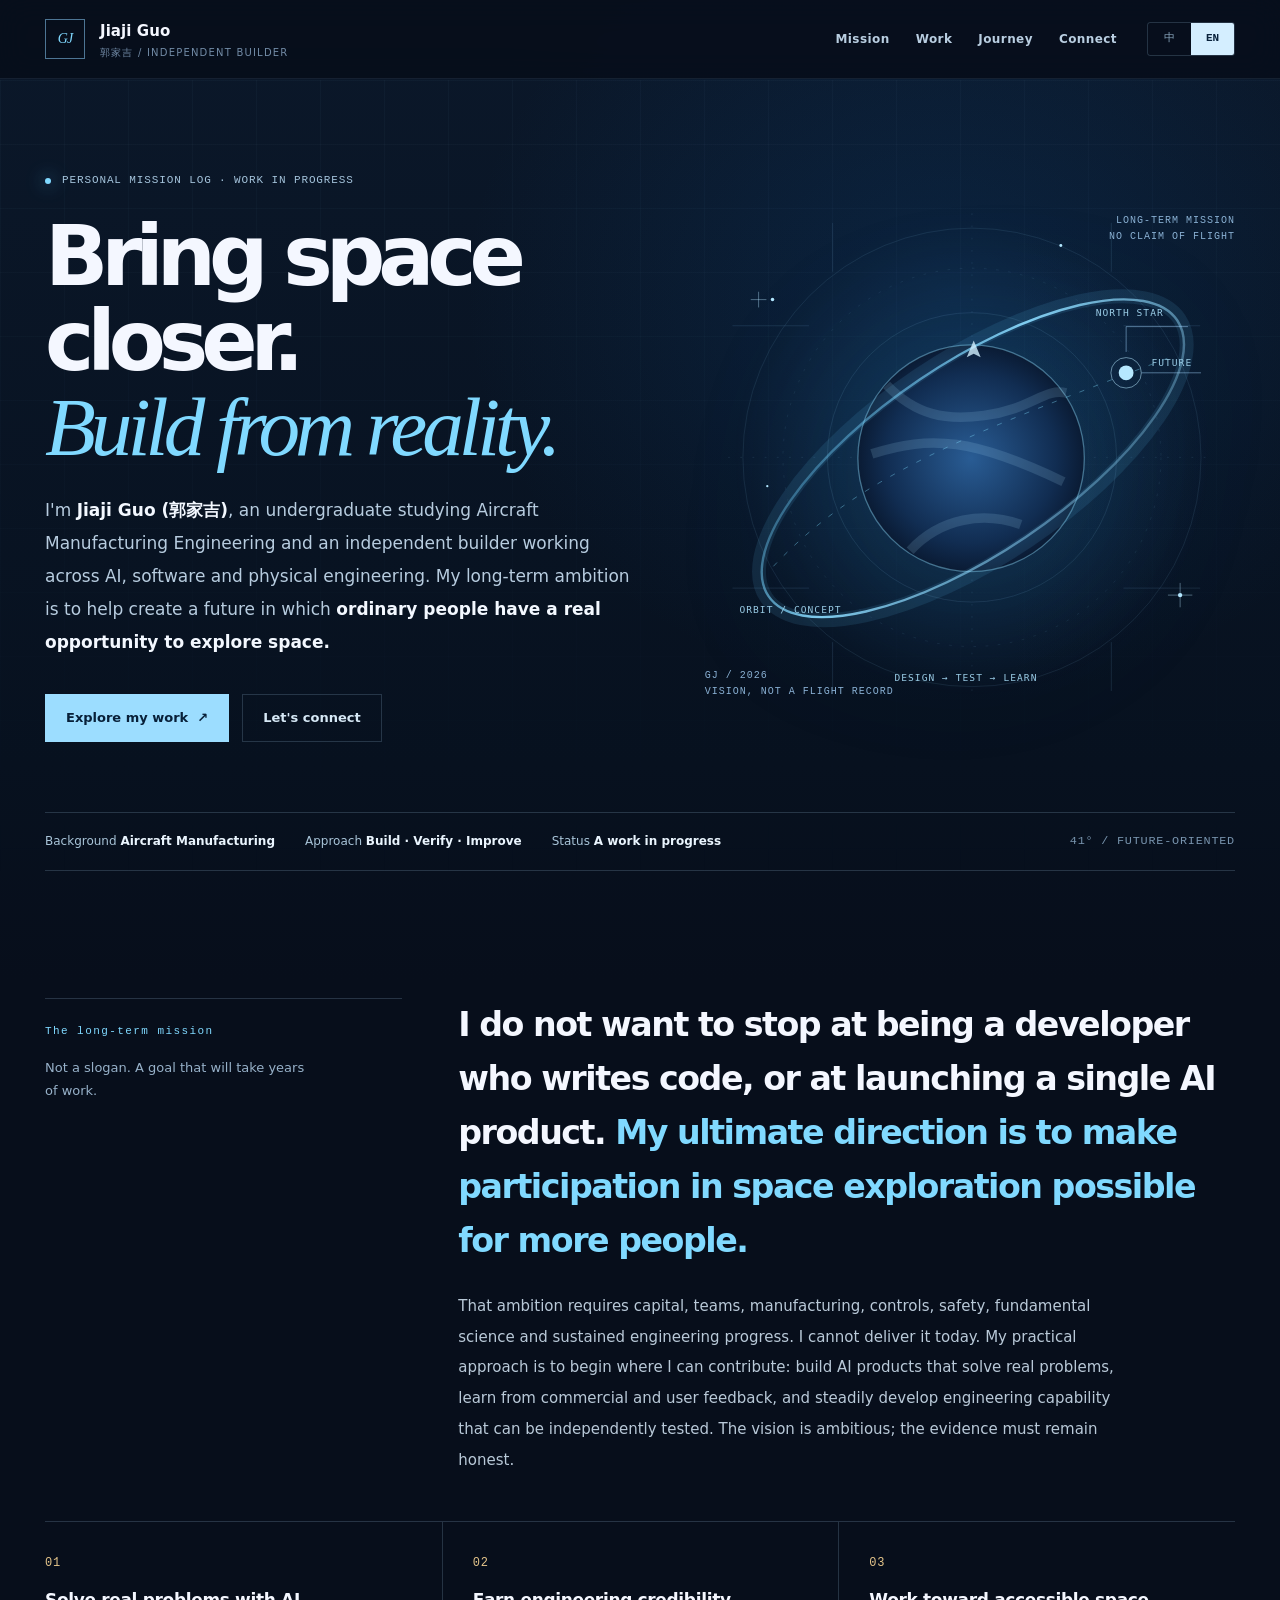
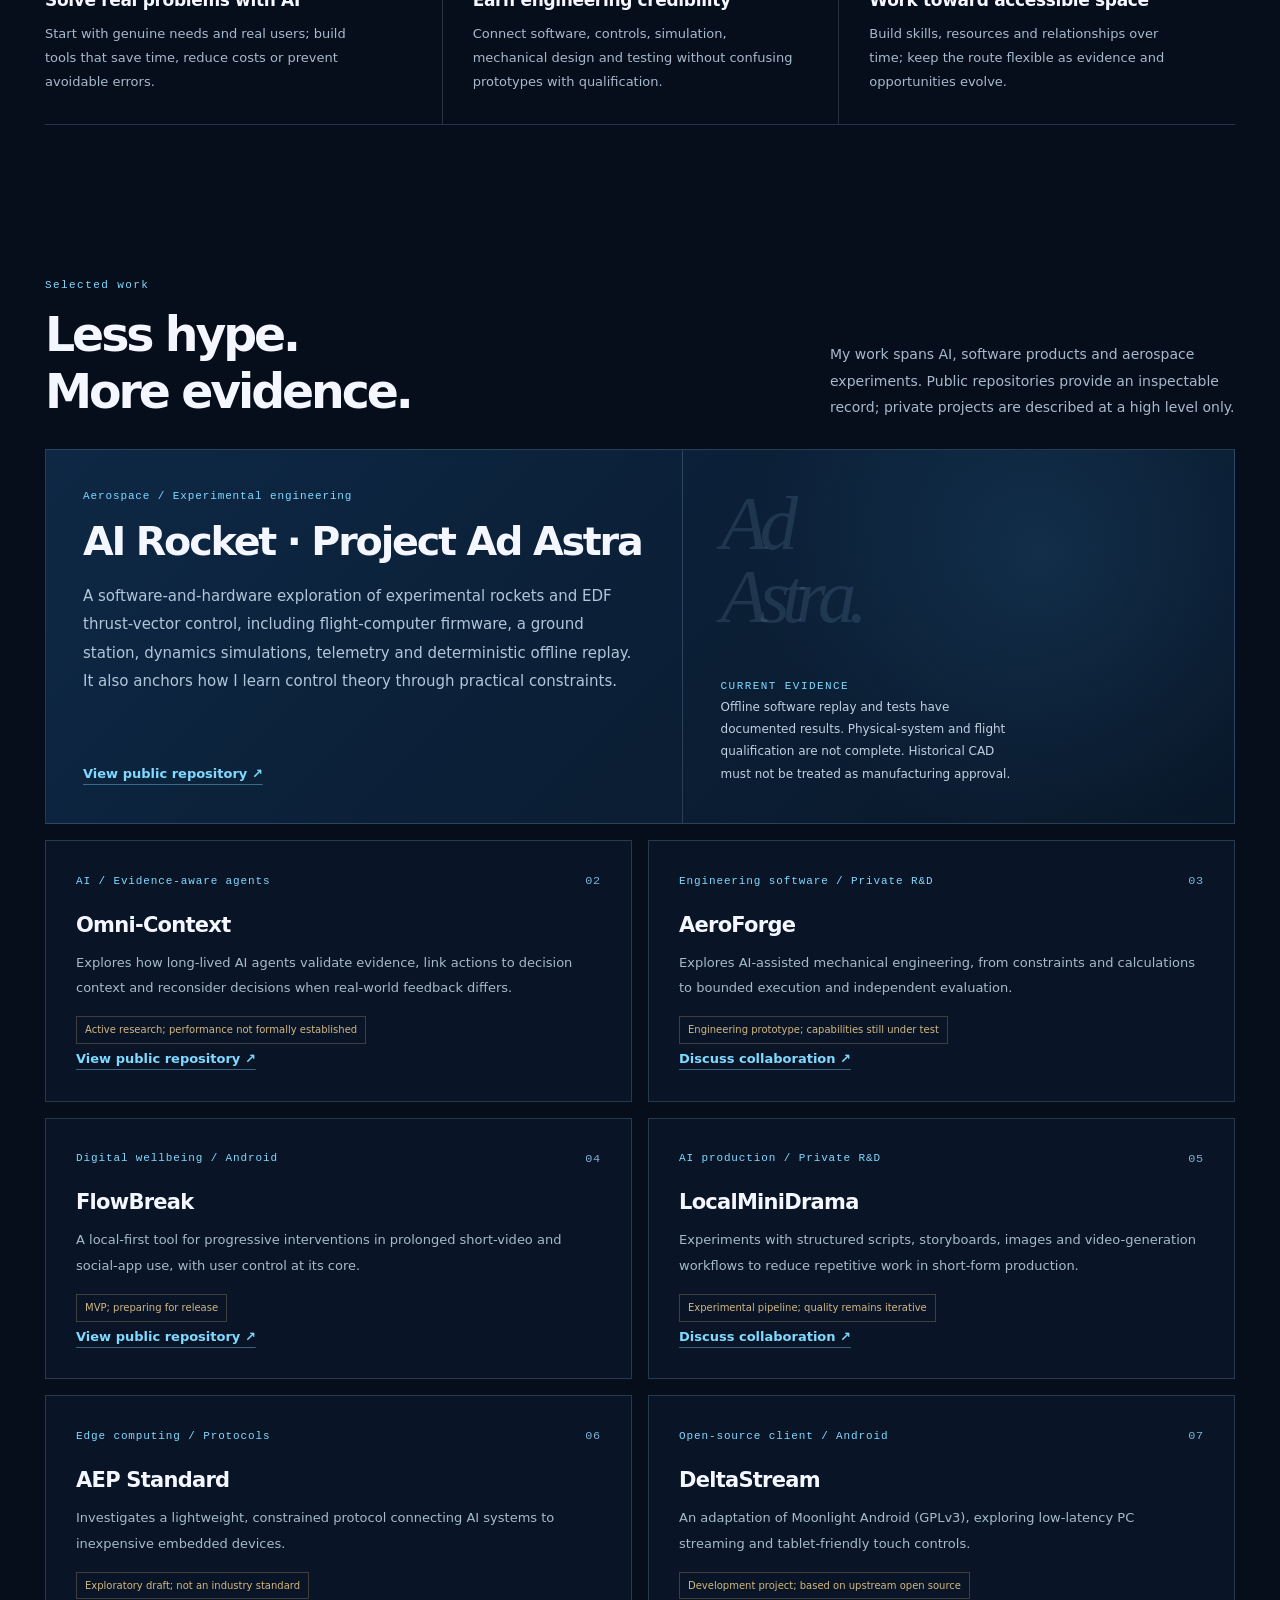
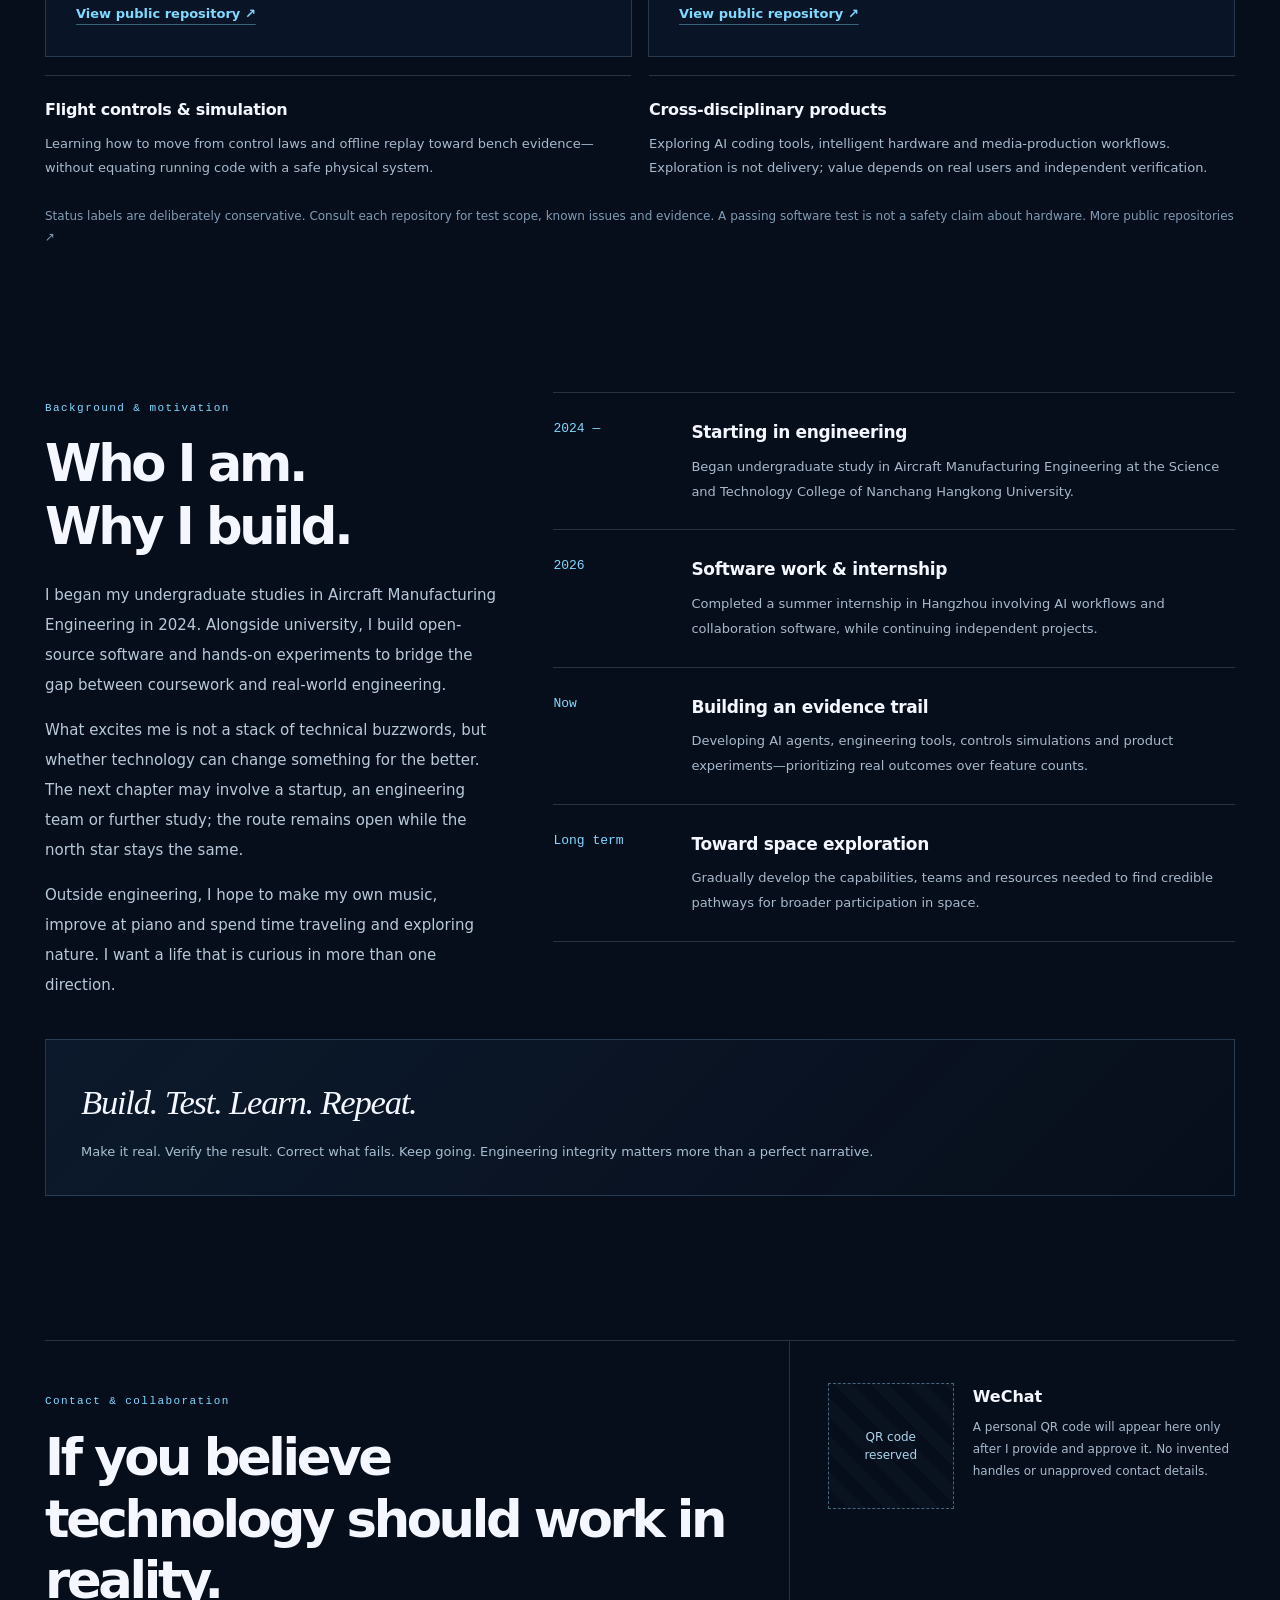
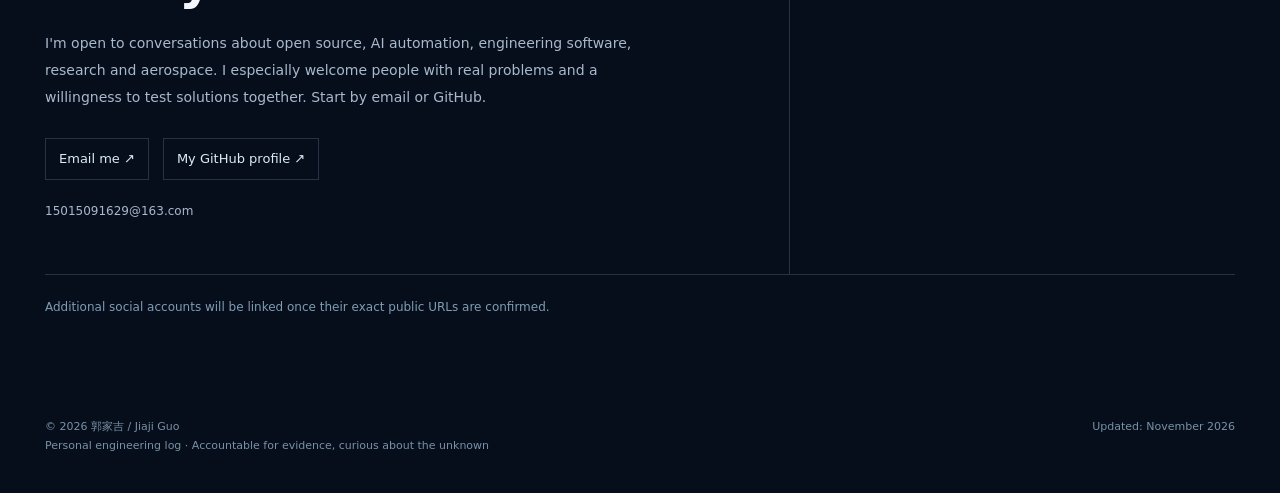
==== en/index.html @ a7e32433 "feat(i18n): add full English portfolio as a static page" ====
<!doctype html>
<html lang="en">
<head>
<meta charset="utf-8">
<meta name="viewport" content="width=device-width, initial-scale=1">
<meta name="theme-color" content="#070e1b">
<meta name="description" content="Personal portfolio of Jiaji Guo, an aircraft manufacturing engineering undergraduate building AI agents, engineering tools, controls experiments, and a long-term path toward accessible space exploration.">
<meta name="author" content="Jiaji Guo · 郭家吉">
<meta property="og:type" content="website">
<meta property="og:title" content="Jiaji Guo | AI Engineering, Aerospace &amp; Open Source">
<meta property="og:description" content="Personal portfolio of Jiaji Guo, an aircraft manufacturing engineering undergraduate building AI agents, engineering tools, controls experiments, and a long-term path toward accessible space exploration.">
<link rel="icon" type="image/svg+xml" href="../assets/favicon.svg">
<link rel="stylesheet" href="../assets/site.css">
<link rel="alternate" hreflang="zh-CN" href="../">
<link rel="alternate" hreflang="en" href="./">
<title>Jiaji Guo | AI Engineering, Aerospace &amp; Open Source</title>
</head>
<body>
<a href="#main" class="skip">Skip to main content</a>
<header class="site-header"><div class="wrap topbar">
<a class="brand" href="#top" aria-label="Jiaji Guo homepage"><span class="brand-mark" aria-hidden="true">GJ</span><span><span class="brand-title">Jiaji Guo</span><span class="brand-sub">郭家吉 / INDEPENDENT BUILDER</span></span></a>
<div class="nav-right"><nav class="navlinks" aria-label="Main navigation"><a href="#mission">Mission</a><a href="#work">Work</a><a href="#journey">Journey</a><a href="#contact">Connect</a></nav>
<div class="language" aria-label="Choose language"><a href="../" lang="zh-CN"  title="中文">中</a><a href="./" lang="en" aria-current="page" title="English">EN</a></div></div>
</div></header>
<main id="main">
<div class="wrap" id="top">
<section class="hero" aria-labelledby="hero-heading">
<div class="hero-copy">
<div class="status-line"><span class="status-dot" aria-hidden="true"></span>PERSONAL MISSION LOG · WORK IN PROGRESS</div>
<h1 class="hero-title lang-en" id="hero-heading">Bring space closer.<br><span class="signature">Build from reality.</span></h1>
<p class="hero-brief">I'm <strong>Jiaji Guo (郭家吉)</strong>, an undergraduate studying Aircraft Manufacturing Engineering and an independent builder working across AI, software and physical engineering. My long-term ambition is to help create a future in which <strong>ordinary people have a real opportunity to explore space.</strong></p>
<div class="action-row"><a class="action primary" href="#work">Explore my work <span aria-hidden="true">&nbsp; ↗</span></a><a class="action outline" href="#contact">Let's connect</a></div>
</div>
<div class="hero-visual"><img class="orbit" src="../assets/mission-orbit.svg" width="620" height="600" alt="Original aerospace mission diagram showing Earth, orbital trajectories and a distant waypoint" fetchpriority="high">
<div class="corner right mono">LONG-TERM MISSION<br>NO CLAIM OF FLIGHT</div>
<div class="corner left mono">GJ / 2026<br>VISION, NOT A FLIGHT RECORD</div></div>
</section>
<div class="hero-bottom"><div class="inline-meta"><span>Background <strong>Aircraft Manufacturing</strong></span><span>Approach <strong>Build · Verify · Improve</strong></span><span>Status <strong>A work in progress</strong></span></div><span class="mono coordinate">41° / FUTURE-ORIENTED</span></div>
<section class="section" id="mission" aria-labelledby="mission-heading">
<div class="mission">
<div class="mission-rail"><span class="overline">The long-term mission</span><p>Not a slogan. A goal that will take years of work.</p></div>
<div><h2 id="mission-heading" class="mission-copy">I do not want to stop at being a developer who writes code, or at launching a single AI product. <em>My ultimate direction is to make participation in space exploration possible for more people.</em></h2><p class="mission-text">That ambition requires capital, teams, manufacturing, controls, safety, fundamental science and sustained engineering progress. I cannot deliver it today. My practical approach is to begin where I can contribute: build AI products that solve real problems, learn from commercial and user feedback, and steadily develop engineering capability that can be independently tested. The vision is ambitious; the evidence must remain honest.</p></div>
</div>
<div class="mission-path" aria-label="A practical long-term path">
<div class="path-step"><span class="n mono">01</span><h3>Solve real problems with AI</h3><p>Start with genuine needs and real users; build tools that save time, reduce costs or prevent avoidable errors.</p></div>
<div class="path-step"><span class="n mono">02</span><h3>Earn engineering credibility</h3><p>Connect software, controls, simulation, mechanical design and testing without confusing prototypes with qualification.</p></div>
<div class="path-step"><span class="n mono">03</span><h3>Work toward accessible space</h3><p>Build skills, resources and relationships over time; keep the route flexible as evidence and opportunities evolve.</p></div>
</div>
</section>
<section class="section" id="work" aria-labelledby="work-heading">
<div class="section-heading work-head"><div><span class="overline">Selected work</span><h2 id="work-heading">Less hype.<br>More evidence.</h2></div><p>My work spans AI, software products and aerospace experiments. Public repositories provide an inspectable record; private projects are described at a high level only.</p></div>
<article class="featured-work">
<div class="featured-content"><span class="project-eyebrow">Aerospace / Experimental engineering</span><h3 class="project-title">AI Rocket · Project Ad Astra</h3><p>A software-and-hardware exploration of experimental rockets and EDF thrust-vector control, including flight-computer firmware, a ground station, dynamics simulations, telemetry and deterministic offline replay. It also anchors how I learn control theory through practical constraints.</p><a class="project-link" href="https://github.com/guo6x/AI-rocket" target="_blank" rel="noopener noreferrer">View public repository <span aria-hidden="true">↗</span></a></div>
<div class="featured-aside"><div class="aside-word" aria-hidden="true">Ad<br>Astra.</div><div class="aside-desc"><span class="overline">CURRENT EVIDENCE</span><br>Offline software replay and tests have documented results. Physical-system and flight qualification are not complete. Historical CAD must not be treated as manufacturing approval.</div></div>
</article>
<div class="project-stack"><article class="project">
<div class="top"><span class="project-eyebrow">AI / Evidence-aware agents</span><span class="mono project-index">02</span></div>
<h3>Omni-Context</h3><p>Explores how long-lived AI agents validate evidence, link actions to decision context and reconsider decisions when real-world feedback differs.</p><span class="state">Active research; performance not formally established</span>
<a class="project-link" href="https://github.com/guo6x/Omni-context" target="_blank" rel="noopener noreferrer">View public repository <span aria-hidden="true">↗</span></a>
</article>
<article class="project">
<div class="top"><span class="project-eyebrow">Engineering software / Private R&amp;D</span><span class="mono project-index">03</span></div>
<h3>AeroForge</h3><p>Explores AI-assisted mechanical engineering, from constraints and calculations to bounded execution and independent evaluation.</p><span class="state">Engineering prototype; capabilities still under test</span>
<a class="project-link" href="#contact">Discuss collaboration <span aria-hidden="true">↗</span></a>
</article>
<article class="project">
<div class="top"><span class="project-eyebrow">Digital wellbeing / Android</span><span class="mono project-index">04</span></div>
<h3>FlowBreak</h3><p>A local-first tool for progressive interventions in prolonged short-video and social-app use, with user control at its core.</p><span class="state">MVP; preparing for release</span>
<a class="project-link" href="https://github.com/guo6x/flowbreak" target="_blank" rel="noopener noreferrer">View public repository <span aria-hidden="true">↗</span></a>
</article>
<article class="project">
<div class="top"><span class="project-eyebrow">AI production / Private R&amp;D</span><span class="mono project-index">05</span></div>
<h3>LocalMiniDrama</h3><p>Experiments with structured scripts, storyboards, images and video-generation workflows to reduce repetitive work in short-form production.</p><span class="state">Experimental pipeline; quality remains iterative</span>
<a class="project-link" href="#contact">Discuss collaboration <span aria-hidden="true">↗</span></a>
</article>
<article class="project">
<div class="top"><span class="project-eyebrow">Edge computing / Protocols</span><span class="mono project-index">06</span></div>
<h3>AEP Standard</h3><p>Investigates a lightweight, constrained protocol connecting AI systems to inexpensive embedded devices.</p><span class="state">Exploratory draft; not an industry standard</span>
<a class="project-link" href="https://github.com/guo6x/AEP-Standard" target="_blank" rel="noopener noreferrer">View public repository <span aria-hidden="true">↗</span></a>
</article>
<article class="project">
<div class="top"><span class="project-eyebrow">Open-source client / Android</span><span class="mono project-index">07</span></div>
<h3>DeltaStream</h3><p>An adaptation of Moonlight Android (GPLv3), exploring low-latency PC streaming and tablet-friendly touch controls.</p><span class="state">Development project; based on upstream open source</span>
<a class="project-link" href="https://github.com/guo6x/DeltaStream" target="_blank" rel="noopener noreferrer">View public repository <span aria-hidden="true">↗</span></a>
</article></div>
<div class="lab-line"><article class="lab-card"><h3>Flight controls &amp; simulation</h3><p>Learning how to move from control laws and offline replay toward bench evidence—without equating running code with a safe physical system.</p></article><article class="lab-card"><h3>Cross-disciplinary products</h3><p>Exploring AI coding tools, intelligent hardware and media-production workflows. Exploration is not delivery; value depends on real users and independent verification.</p></article></div>
<p class="project-footnote">Status labels are deliberately conservative. Consult each repository for test scope, known issues and evidence. A passing software test is not a safety claim about hardware. <a href="https://github.com/guo6x?tab=repositories" target="_blank" rel="noopener noreferrer">More public repositories ↗</a></p>
</section>
<section class="section" id="journey" aria-labelledby="journey-heading">
<div class="bio-layout">
<div class="bio-intro"><span class="overline">Background &amp; motivation</span><h2 id="journey-heading">Who I am.<br>Why I build.</h2><p>I began my undergraduate studies in Aircraft Manufacturing Engineering in 2024. Alongside university, I build open-source software and hands-on experiments to bridge the gap between coursework and real-world engineering.</p><p>What excites me is not a stack of technical buzzwords, but whether technology can change something for the better. The next chapter may involve a startup, an engineering team or further study; the route remains open while the north star stays the same.</p><p>Outside engineering, I hope to make my own music, improve at piano and spend time traveling and exploring nature. I want a life that is curious in more than one direction.</p></div>
<div class="timeline"><div class="timeline-row"><div class="timeline-time">2024 —</div><div><h3>Starting in engineering</h3><p>Began undergraduate study in Aircraft Manufacturing Engineering at the Science and Technology College of Nanchang Hangkong University.</p></div></div>
<div class="timeline-row"><div class="timeline-time">2026</div><div><h3>Software work &amp; internship</h3><p>Completed a summer internship in Hangzhou involving AI workflows and collaboration software, while continuing independent projects.</p></div></div>
<div class="timeline-row"><div class="timeline-time">Now</div><div><h3>Building an evidence trail</h3><p>Developing AI agents, engineering tools, controls simulations and product experiments—prioritizing real outcomes over feature counts.</p></div></div>
<div class="timeline-row"><div class="timeline-time">Long term</div><div><h3>Toward space exploration</h3><p>Gradually develop the capabilities, teams and resources needed to find credible pathways for broader participation in space.</p></div></div></div>
</div>
<div class="principle-banner"><strong>Build. Test. Learn. Repeat.</strong><p>Make it real. Verify the result. Correct what fails. Keep going. Engineering integrity matters more than a perfect narrative.</p></div>
</section>
<section class="section" id="contact" aria-labelledby="contact-heading">
<div class="contact-layout">
<div class="contact-main"><span class="overline">Contact &amp; collaboration</span><h2 id="contact-heading">If you believe<br>technology should work in reality.</h2><p>I'm open to conversations about open source, AI automation, engineering software, research and aerospace. I especially welcome people with real problems and a willingness to test solutions together. Start by email or GitHub.</p>
<div class="contact-links"><a href="mailto:15015091629@163.com">Email me ↗</a><a href="https://github.com/guo6x" target="_blank" rel="noopener noreferrer">My GitHub profile ↗</a></div>
<p style="margin-top:20px;font-size:12px" class="muted">15015091629@163.com</p>
</div>
<div class="contact-qr"><!-- WeChat insertion point: only add the image after owner's explicit confirmation.
Replace .qr-placeholder with <img src="assets/wechat-qr.png" alt="Personal WeChat QR code" width="126" height="126" loading="lazy"> (English path: ../assets/wechat-qr.png). -->
<div class="qr-placeholder" aria-label="Reserved place for a future personal WeChat QR code"><span>QR code<br>reserved</span></div>
<div class="qr-caption"><h3>WeChat</h3><p>A personal QR code will appear here only after I provide and approve it. No invented handles or unapproved contact details.</p></div></div>
</div>
<p class="project-footnote">Additional social accounts will be linked once their exact public URLs are confirmed.</p>
</section>
</div>
</main>
<footer class="site-footer"><div class="wrap footer-content"><p>© 2026 郭家吉 / Jiaji Guo<br>Personal engineering log · Accountable for evidence, curious about the unknown</p><p>Updated: November 2026</p></div></footer>
</body>
</html>
---- assets/site.css ----
:root{color-scheme:dark;--ink:#f4f7ff;--muted:#a7b9cc;--dim:#728ba6;--base:#070e1b;--base2:#0b1728;--panel:#0c1c30;--blue:#80d9ff;--blue2:#3579b8;--gold:#e4c48a;--line:rgba(159,198,229,.20);--line2:rgba(159,198,229,.10);--max:1190px}
*{box-sizing:border-box}
html{scroll-behavior:smooth;scroll-padding-top:90px}
body{margin:0;min-width:320px;background:var(--base);color:var(--ink);font-family:"Aptos","Inter","PingFang SC","Noto Sans CJK SC","Microsoft YaHei",system-ui,sans-serif;font-size:16px;line-height:1.75;text-rendering:optimizeLegibility}
body::before{content:"";position:absolute;top:0;left:0;right:0;height:980px;z-index:-1;pointer-events:none;background:radial-gradient(ellipse 670px 570px at 74% 30%,rgba(14,83,151,.22),transparent 72%),linear-gradient(180deg,#0b182a 0%,#07111f 78%,var(--base) 100%)}
body::after{content:"";position:absolute;top:80px;left:0;right:0;height:920px;z-index:-1;pointer-events:none;background-image:linear-gradient(rgba(123,169,205,.045) 1px,transparent 1px),linear-gradient(90deg,rgba(123,169,205,.045) 1px,transparent 1px);background-size:64px 64px;mask-image:linear-gradient(to bottom,black,transparent 90%)}
a{color:inherit;text-decoration:none}button,a{touch-action:manipulation}a:hover{color:var(--blue)}a:focus-visible{outline:2px solid var(--blue);outline-offset:5px;border-radius:3px}
svg,img{max-width:100%}.wrap{width:min(var(--max),calc(100% - 72px));margin:0 auto}
.skip{position:absolute;left:18px;top:-100px;z-index:100;padding:8px 16px;background:var(--blue);color:var(--base)}.skip:focus{top:10px}
.mono{font-family:"Cascadia Code","JetBrains Mono",Consolas,monospace;font-size:.74rem;font-weight:500;letter-spacing:.065em}
.muted{color:var(--muted)}.blue{color:var(--blue)}.gold{color:var(--gold)}
.site-header{position:sticky;top:0;z-index:60;border-bottom:1px solid var(--line2);background:rgba(7,14,27,.91);backdrop-filter:blur(15px)}
.topbar{display:flex;align-items:center;justify-content:space-between;min-height:78px;gap:26px}
.brand{display:flex;align-items:center;gap:15px;min-width:0}
.brand-mark{display:grid;place-items:center;flex:none;width:40px;height:40px;border:1px solid rgba(135,203,248,.55);color:var(--blue);font-size:14px;font-family:Georgia,serif;font-style:italic;letter-spacing:-.07em}
.brand-title{font-weight:730;font-size:15px;letter-spacing:.005em;white-space:nowrap}
.brand-sub{color:var(--dim);display:block;font-size:10px;line-height:1.6;letter-spacing:.12em}
.nav-right{display:flex;align-items:center;gap:30px}
.navlinks{display:flex;align-items:center;gap:26px}
.navlinks a{font-size:12px;letter-spacing:.035em;color:#b9cee1;font-weight:600}.navlinks a:hover{color:#fff}
.language{display:flex;align-items:center;border:1px solid var(--line);border-radius:3px;overflow:hidden}
.language a{display:block;min-width:43px;padding:6px 8px;text-align:center;font-family:Consolas,monospace;font-size:11px;color:#89a6bd}
.language a[aria-current="page"]{background:#d4eeff;color:#09223c;font-weight:800}
.hero{display:grid;grid-template-columns:minmax(0,1.07fr) minmax(0,.93fr);align-items:center;gap:28px;min-height:625px;padding:92px 0 70px}
.hero .status-line{display:flex;align-items:center;gap:11px;font-family:Consolas,monospace;font-size:11px;letter-spacing:.08em;color:#a5c4dc;margin-bottom:25px}
.status-dot{display:inline-block;width:6px;height:6px;background:var(--blue);border-radius:100%;box-shadow:0 0 18px #5cbbff}
.hero-title{font-size:clamp(3.7rem,6.2vw,6.8rem);font-weight:730;letter-spacing:-.085em;line-height:1.095;margin:0 0 24px;max-width:730px;text-wrap:balance}
.hero-title .signature{color:var(--blue);font-family:Georgia,"Times New Roman",serif;font-style:italic;font-weight:400;letter-spacing:-.06em;white-space:nowrap}
.hero-title.lang-en{font-size:clamp(3.9rem,6.5vw,7rem);line-height:1.02}
.hero-brief{max-width:590px;font-size:17px;line-height:1.95;color:#b7ccdf;margin:0}
.hero-brief strong{color:#f3f8ff;font-weight:650}
.action-row{display:flex;align-items:center;flex-wrap:wrap;gap:13px;margin-top:34px}
.action{display:inline-flex;align-items:center;justify-content:center;padding:12px 20px;font-size:13px;font-weight:700;border:1px solid var(--line);min-height:48px;transition:background-color .2s,border-color .2s,color .2s}
.action.primary{background:#9cddff;color:#082039;border-color:#9cddff}
.action.primary:hover{background:#d2f1ff;color:#031522}
.action.outline{color:#d6e8f5}.action.outline:hover{border-color:#a9def9;background:rgba(80,164,232,.08)}
.hero-visual{position:relative;align-self:stretch;display:flex;align-items:center;justify-content:center;min-width:0}
.orbit{width:min(100%,540px);height:auto;display:block;filter:drop-shadow(0 20px 70px rgba(31,122,202,.14))}
.hero-visual .corner{position:absolute;font-size:10px;color:#89b0d3;letter-spacing:.10em;line-height:1.6}
.corner.left{left:10px;bottom:42px}.corner.right{right:0;top:42px;text-align:right}
.hero-bottom{display:flex;justify-content:space-between;align-items:center;gap:20px;border-top:1px solid var(--line);border-bottom:1px solid var(--line);padding:18px 0;margin-bottom:55px}
.hero-bottom .inline-meta{display:flex;gap:30px;flex-wrap:wrap}
.hero-bottom .inline-meta span{font-size:12px;color:#a9c5d9}.hero-bottom .inline-meta strong{color:#eaf5fe;font-weight:650}
.hero-bottom .coordinate{color:#7894ae;text-align:right}
.section{padding:72px 0}
.section-heading{display:flex;align-items:end;justify-content:space-between;gap:30px;margin-bottom:31px}
.section-heading h2{font-size:clamp(2.05rem,3.7vw,3.7rem);letter-spacing:-.065em;line-height:1.2;margin:10px 0 0;text-wrap:balance}
.section-heading p{color:var(--muted);max-width:405px;margin:0;font-size:14px;line-height:1.9}
.overline{font-family:Consolas,"Cascadia Code",monospace;font-size:11px;color:var(--blue);letter-spacing:.13em}
.mission{display:grid;grid-template-columns:minmax(220px,.46fr) 1fr;gap:56px;align-items:start}
.mission-rail{border-top:1px solid var(--line);padding-top:16px}
.mission-rail p{font-size:13px;color:#97b1c9;max-width:270px;margin:14px 0}
.mission-copy{font-size:clamp(1.5rem,2.6vw,2.7rem);font-weight:600;letter-spacing:-.045em;line-height:1.62;margin:0 0 23px;text-wrap:pretty}
.mission-copy em{font-style:normal;color:var(--blue)}
.mission-text{color:#b9c9d8;max-width:680px;font-size:15px;line-height:2.05;margin:0}
.mission-path{display:grid;grid-template-columns:repeat(3,1fr);gap:0;margin-top:46px;border-top:1px solid var(--line);border-bottom:1px solid var(--line)}
.path-step{position:relative;padding:25px 28px 30px 0}
.path-step+.path-step{padding-left:30px;border-left:1px solid var(--line)}
.path-step .n{font-size:12px;color:var(--gold)}
.path-step h3{font-size:17px;letter-spacing:-.02em;margin:11px 0 6px}
.path-step p{font-size:13px;color:var(--muted);line-height:1.85;margin:0;max-width:320px}
.work-head{margin-bottom:28px}
.featured-work{display:grid;grid-template-columns:1.07fr .93fr;gap:0;border:1px solid var(--line);background:linear-gradient(135deg,rgba(14,43,73,.9),rgba(8,24,42,.92));margin-bottom:16px;min-height:310px}
.featured-content{padding:37px;display:flex;flex-direction:column;align-items:flex-start}
.project-eyebrow{font-size:11px;font-family:Consolas,monospace;color:var(--blue);letter-spacing:.08em}
.project-title{font-size:clamp(1.8rem,3.1vw,3rem);font-weight:690;line-height:1.2;letter-spacing:-.055em;margin:12px 0 16px}
.featured-content p{font-size:15px;color:#b2c6da;max-width:560px;line-height:1.9;margin:0 0 21px}
.featured-aside{position:relative;border-left:1px solid var(--line);padding:38px;display:flex;flex-direction:column;justify-content:space-between;gap:40px;background:radial-gradient(circle at 65% 28%,rgba(52,122,176,.19),transparent 65%)}
.aside-word{font-size:clamp(3.5rem,6vw,7rem);line-height:.95;letter-spacing:-.1em;font-family:Georgia,serif;font-style:italic;color:rgba(167,210,244,.13);overflow-wrap:anywhere}
.aside-desc{font-size:12px;color:#c1d1e2;line-height:1.85;max-width:300px}
.project-link{margin-top:auto;display:inline-block;font-weight:700;color:var(--blue);font-size:13px;padding-top:4px;text-decoration:underline;text-decoration-color:rgba(128,217,255,.4);text-underline-offset:6px}
.project-link:hover{text-decoration-color:#fff;color:#fff}
.project-stack{display:grid;grid-template-columns:repeat(2,minmax(0,1fr));gap:16px}
.project{border:1px solid var(--line);background:rgba(11,26,44,.68);padding:30px;min-height:255px;display:flex;flex-direction:column;align-items:flex-start}
.project .top{display:flex;align-items:center;justify-content:space-between;gap:15px;width:100%}
.project h3{font-size:21px;font-weight:700;letter-spacing:-.035em;line-height:1.34;margin:19px 0 11px}
.project p{font-size:13px;line-height:1.95;color:var(--muted);margin:0 0 16px}
.state{font-size:10px;color:#d2b780;border:1px solid rgba(224,184,110,.25);padding:4px 8px;white-space:nowrap}
.project .project-link{margin-top:auto}
.project-index{color:#7eb3d5}
.project-footnote{margin:22px 0 0;color:#7f9cb4;font-size:12px}
.lab-line{display:grid;grid-template-columns:1fr 1fr;gap:18px;margin-top:18px}
.lab-card{border-top:1px solid var(--line);padding:20px 0 4px}
.lab-card h3{font-size:16px;margin:0 0 8px;letter-spacing:-.02em}
.lab-card p{font-size:13px;color:var(--muted);line-height:1.85;margin:0}
.bio-layout{display:grid;grid-template-columns:.8fr 1.2fr;gap:54px}
.bio-intro p{color:#b8c9da;font-size:15px;line-height:2;margin:15px 0}
.bio-intro h2{font-size:clamp(2.2rem,4vw,4.3rem);letter-spacing:-.065em;line-height:1.22;margin:12px 0 23px}
.timeline{border-top:1px solid var(--line)}
.timeline-row{display:grid;grid-template-columns:115px 1fr;gap:23px;padding:25px 0;border-bottom:1px solid var(--line)}
.timeline-time{font-family:Consolas,monospace;color:var(--blue);font-size:13px}
.timeline-row h3{font-size:17px;letter-spacing:-.02em;margin:0 0 7px}
.timeline-row p{font-size:13px;line-height:1.9;color:var(--muted);margin:0}
.principle-banner{border:1px solid rgba(142,202,248,.21);padding:32px 35px;background:linear-gradient(135deg,rgba(48,111,166,.12),rgba(48,111,166,0));margin-top:24px}
.principle-banner strong{font-size:clamp(1.4rem,2.7vw,2.6rem);font-family:Georgia,serif;font-weight:400;font-style:italic;letter-spacing:-.035em}
.principle-banner p{color:#a8bfd2;font-size:13px;margin:8px 0 0}
.contact-layout{display:grid;grid-template-columns:1.25fr .75fr;gap:0;border-top:1px solid var(--line);border-bottom:1px solid var(--line)}
.contact-main{padding:44px 38px 50px 0}
.contact-main h2{font-size:clamp(2rem,4vw,4.6rem);font-weight:680;letter-spacing:-.065em;line-height:1.2;margin:14px 0 18px}
.contact-main p{color:var(--muted);font-size:14px;max-width:600px;line-height:1.95;margin:0}
.contact-qr{border-left:1px solid var(--line);padding:42px 0 38px 38px;display:flex;align-items:flex-start;gap:19px}
.qr-placeholder{height:126px;width:126px;flex:none;display:flex;align-items:center;justify-content:center;border:1px dashed rgba(143,193,224,.48);color:#acd5ec;background:repeating-linear-gradient(45deg,transparent,transparent 13px,rgba(110,184,239,.025) 13px,rgba(110,184,239,.025) 26px)}
.qr-placeholder span{font-size:12px;text-align:center;line-height:1.5}
.qr-caption h3{font-size:16px;margin:0 0 6px}.qr-caption p{font-size:12px;line-height:1.8;color:var(--muted);margin:0}
.contact-links{display:flex;gap:14px;flex-wrap:wrap;margin-top:26px}
.contact-links a{font-size:13px;padding:9px 13px;border:1px solid var(--line);color:#daebf7;overflow-wrap:anywhere}
.contact-links a:hover{border-color:var(--blue);color:var(--blue)}
.site-footer{padding:27px 0 38px}
.footer-content{display:flex;justify-content:space-between;align-items:start;gap:20px}
.footer-content p{font-size:11px;color:#7891a7;margin:0}
.footer-content a{color:#b5c9dc}
@media(max-width:1050px){.wrap{width:min(var(--max),calc(100% - 48px))}.hero{grid-template-columns:1.05fr .95fr;min-height:530px;padding:75px 0 60px}.hero-title{font-size:clamp(3.2rem,6.5vw,6rem)}.orbit{width:100%}.mission{gap:36px}.navlinks{gap:16px}.contact-qr{flex-direction:column}}
@media(max-width:780px){.navlinks{display:none}.topbar{min-height:68px}.brand-title{font-size:14px}.hero{grid-template-columns:1fr;gap:5px;padding:60px 0 15px}.hero-title{max-width:650px;font-size:clamp(3.6rem,10vw,5.8rem)}.hero-brief{font-size:16px}.hero-visual{max-width:500px;min-height:280px;width:100%;margin:0 auto}.hero-visual .corner{bottom:25px;top:auto}.hero-bottom{margin-bottom:24px}.mission{grid-template-columns:1fr;gap:15px}.mission-rail{max-width:unset}.section{padding:55px 0}.section-heading{display:block}.section-heading p{margin-top:15px}.featured-work{grid-template-columns:1fr;min-height:auto}.featured-aside{border-left:0;border-top:1px solid var(--line);padding:25px 34px;gap:15px}.aside-word{font-size:58px}.featured-content{padding:31px 34px}.bio-layout{grid-template-columns:1fr;gap:27px}.contact-layout{grid-template-columns:1fr}.contact-main{padding:35px 0}.contact-qr{border-left:0;border-top:1px solid var(--line);padding:28px 0;flex-direction:row}}
@media(max-width:560px){.wrap{width:calc(100% - 32px)}.hero{padding-top:50px}.hero-title,.hero-title.lang-en{font-size:clamp(3.25rem,12.5vw,5rem)}.hero-brief{font-size:15px;line-height:1.9}.hero-visual{min-height:250px}.orbit{width:min(100%,360px)}.corner.right{right:0;top:10px}.corner.left{left:0;bottom:14px}.hero-bottom{align-items:flex-start}.hero-bottom .coordinate{display:none}.hero-bottom .inline-meta{gap:15px}.section{padding:47px 0}.section-heading h2{font-size:2.2rem}.mission-copy{font-size:1.65rem}.mission-path{grid-template-columns:1fr}.path-step,.path-step+.path-step{padding:20px 0;border-left:0}.path-step+.path-step{border-top:1px solid var(--line)}.project-stack,.lab-line{grid-template-columns:1fr}.featured-content,.project{padding:25px}.featured-aside{padding:23px 25px}.project{min-height:auto}.timeline-row{grid-template-columns:76px 1fr;gap:10px}.qr-placeholder{width:110px;height:110px}.contact-qr{gap:14px}.contact-links a{font-size:12px}.footer-content{display:block}.footer-content p+p{margin-top:8px}}
@media(prefers-reduced-motion:reduce){html{scroll-behavior:auto}.action{transition:none}}
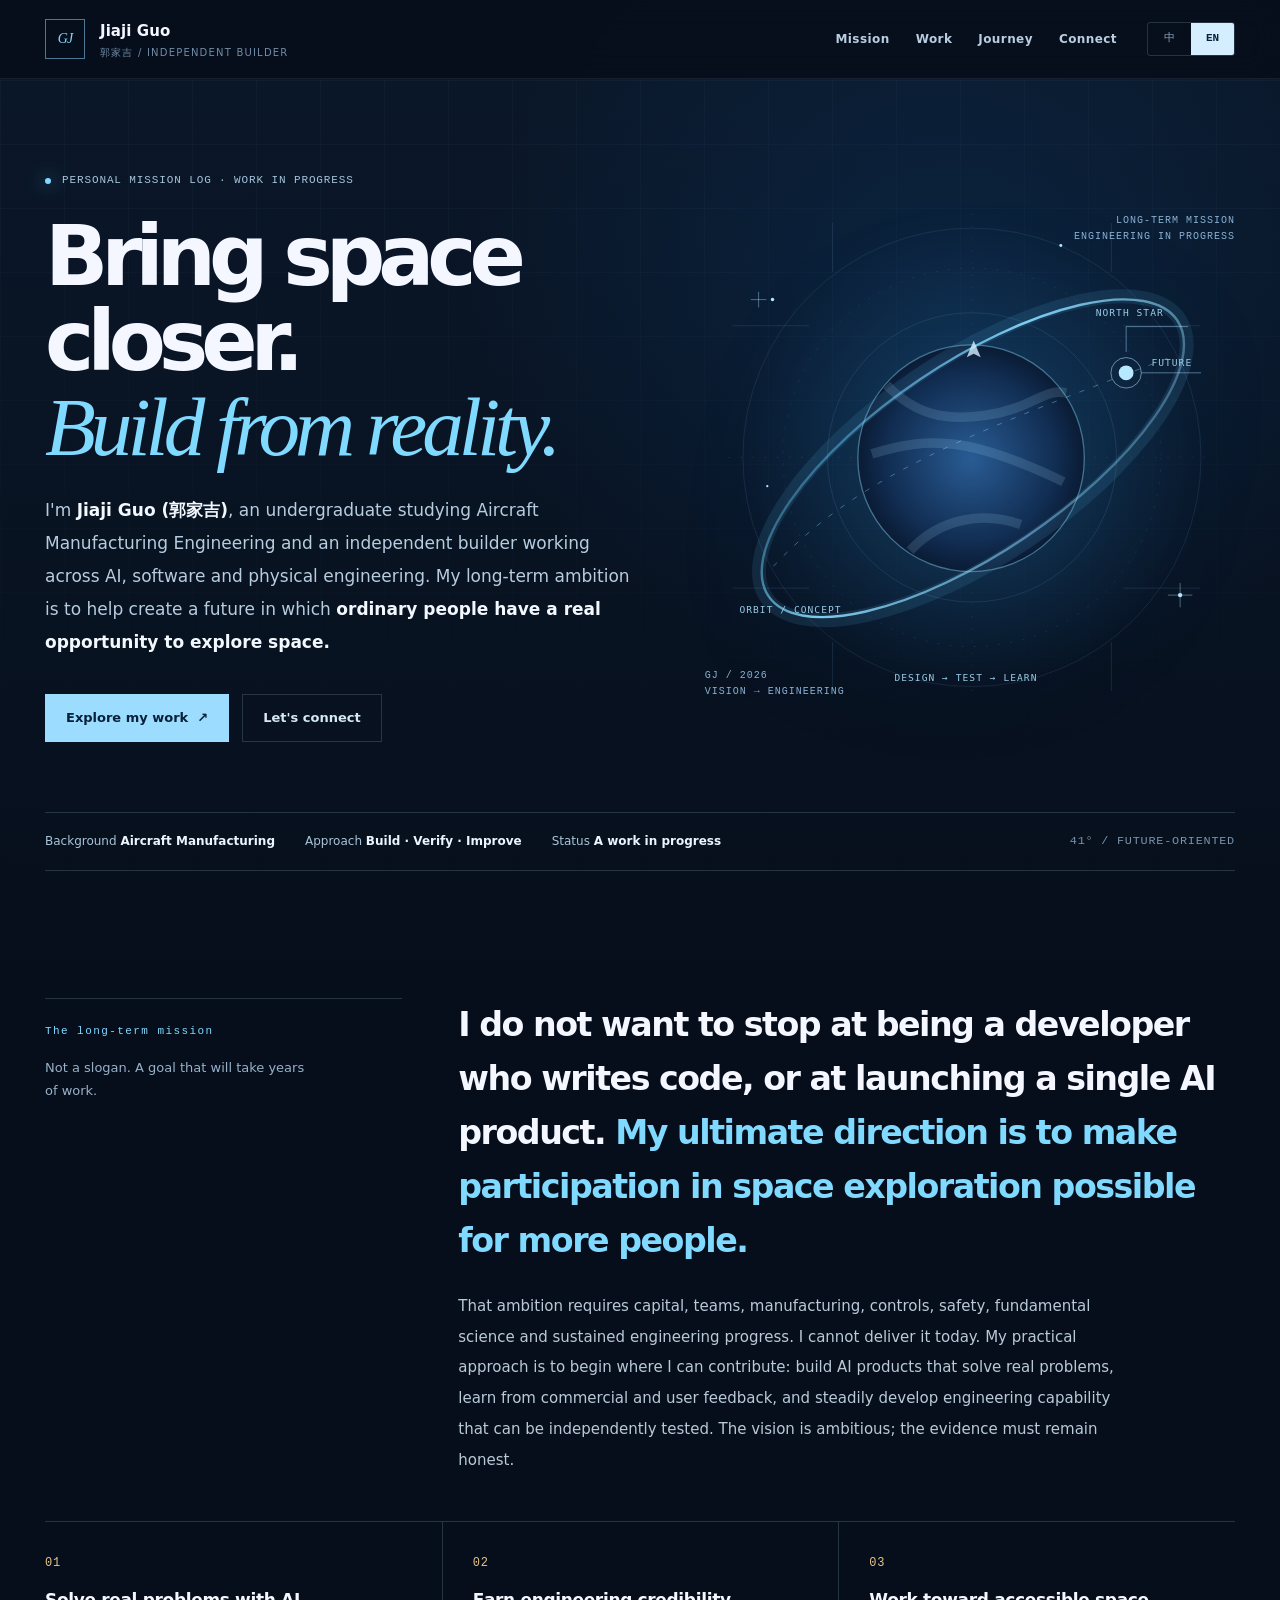
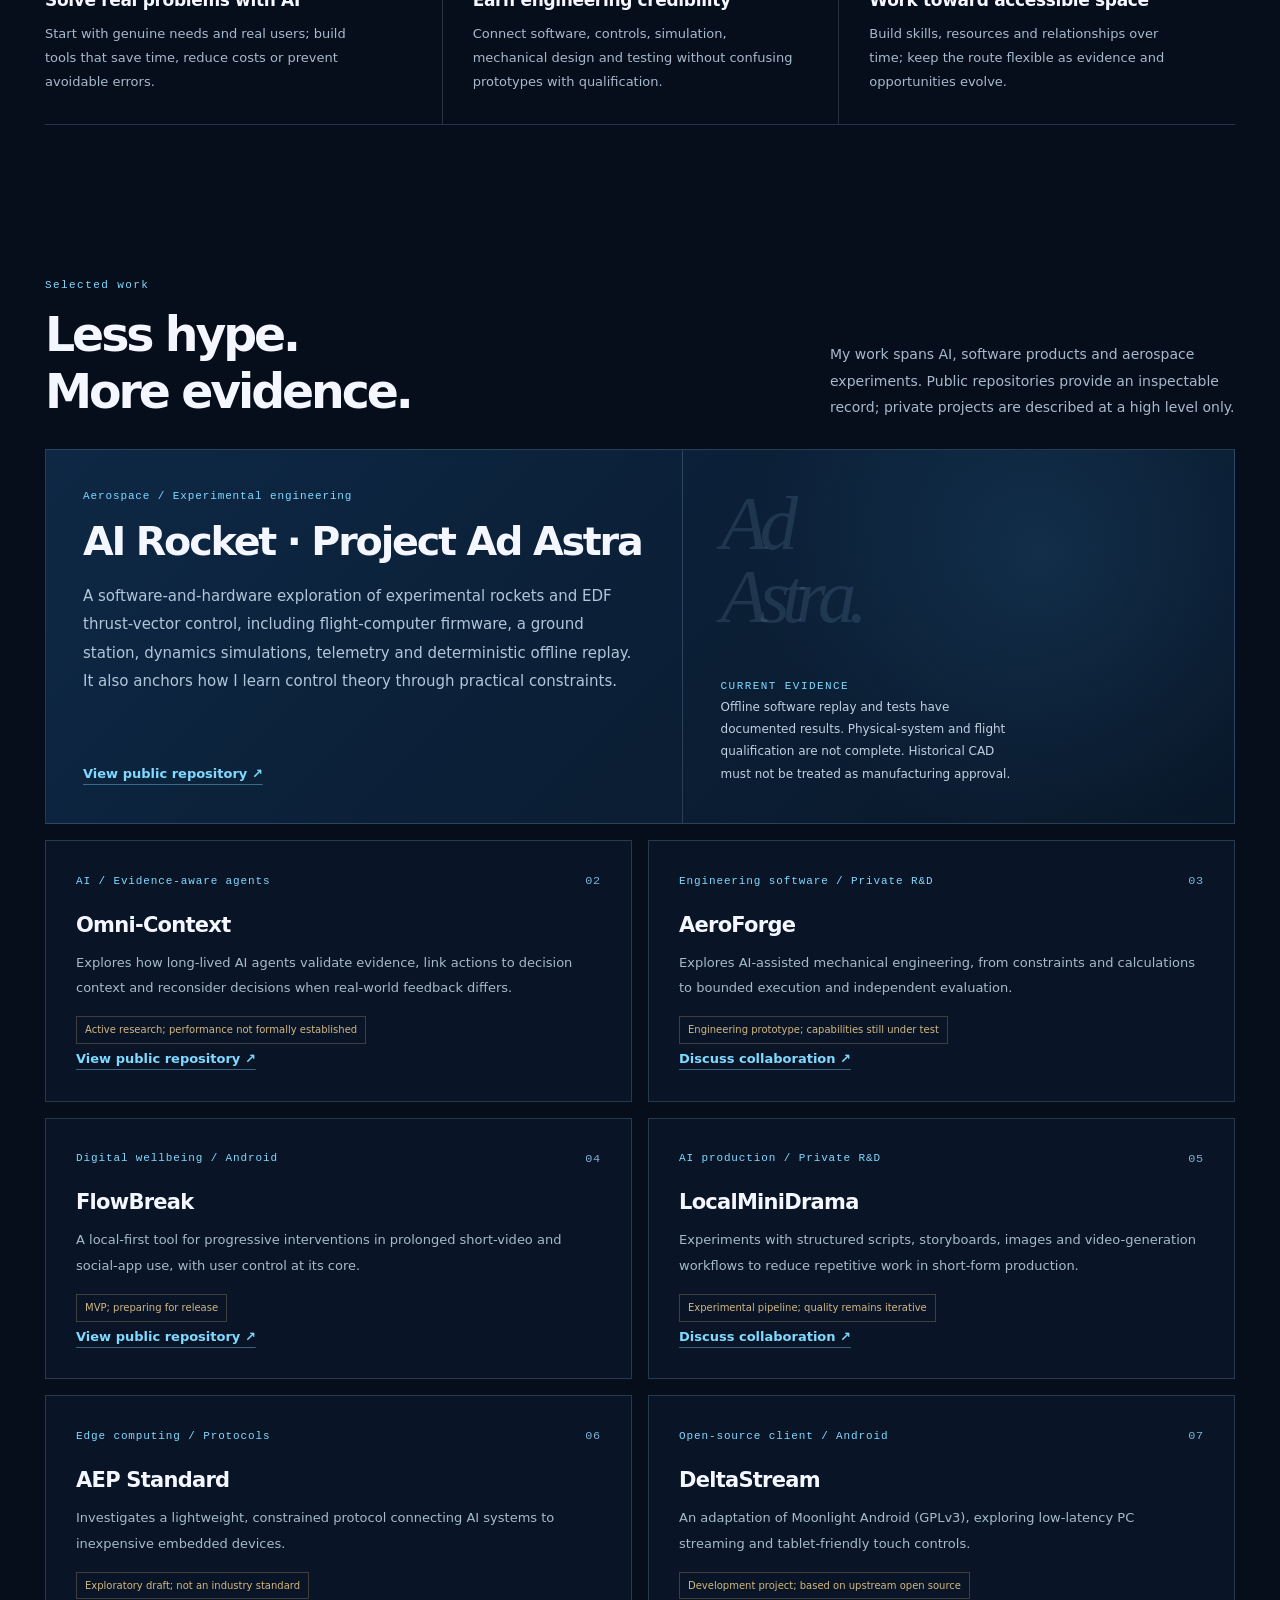
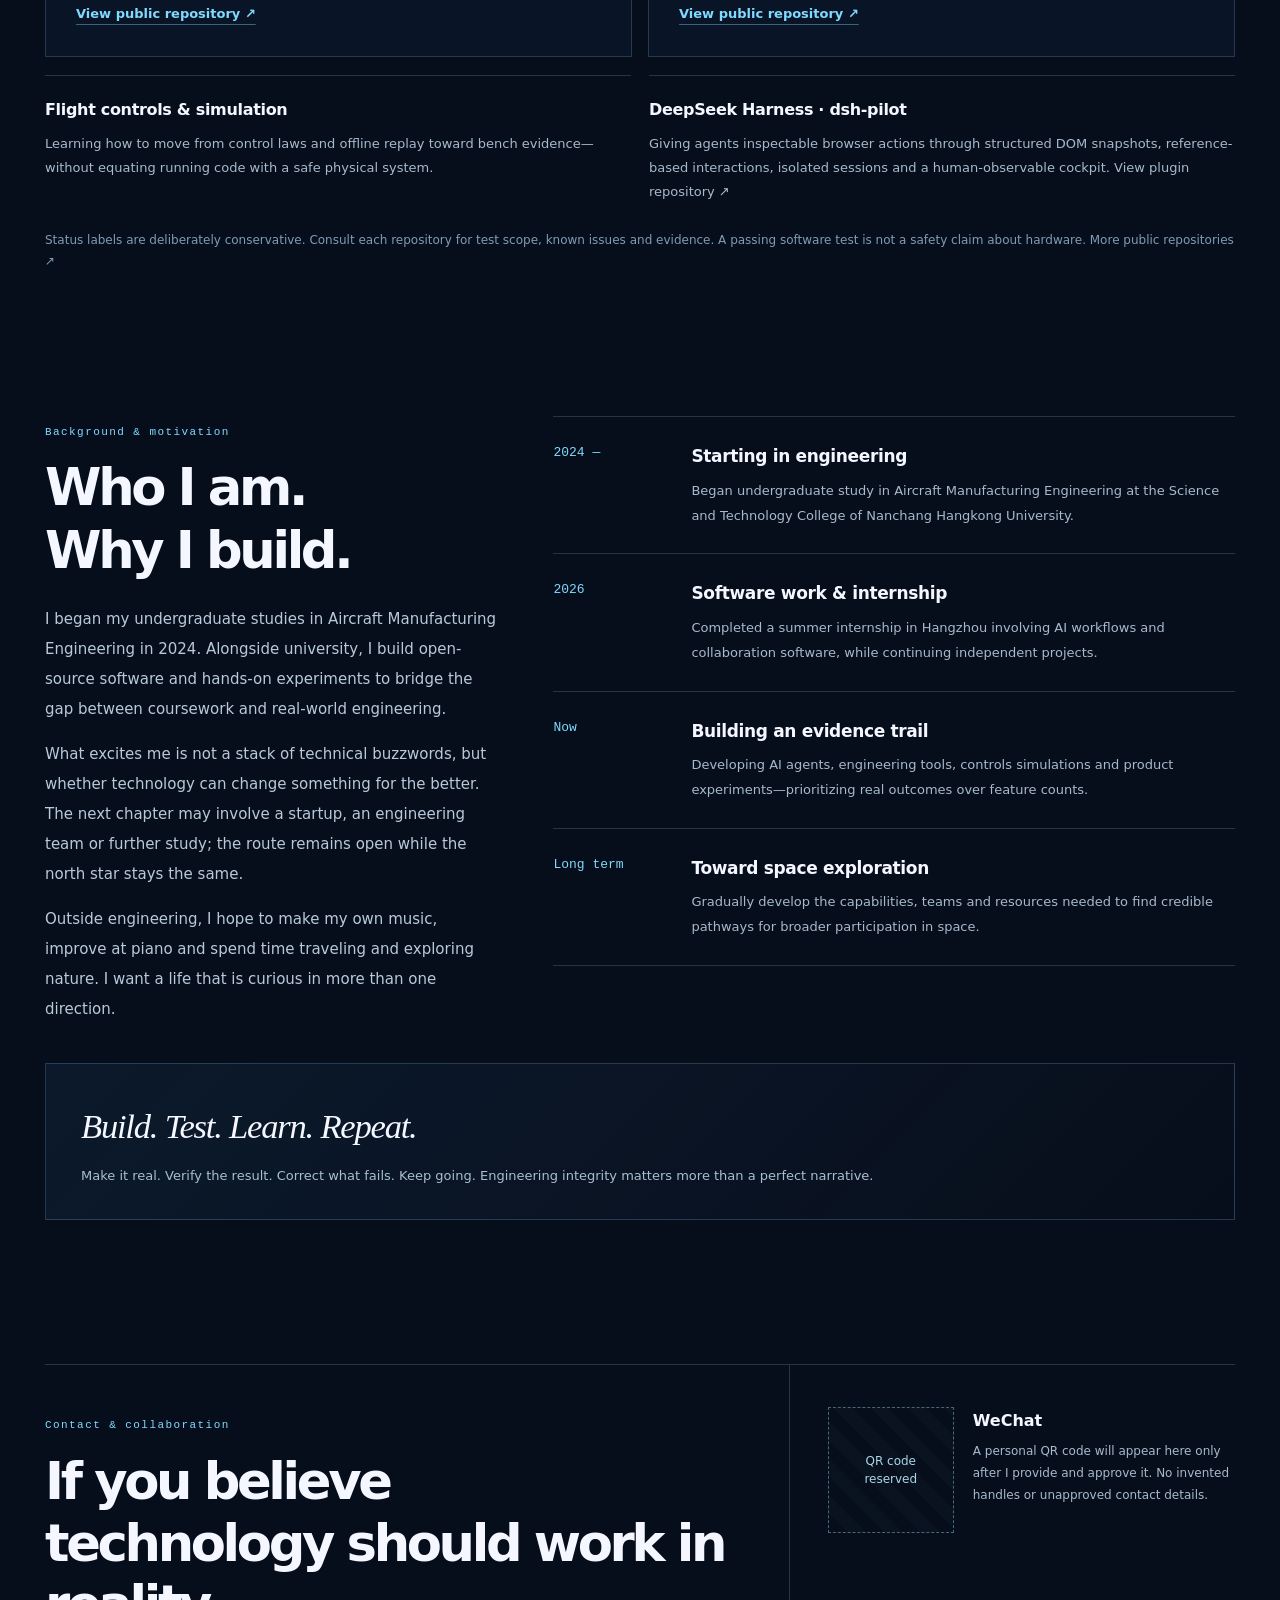
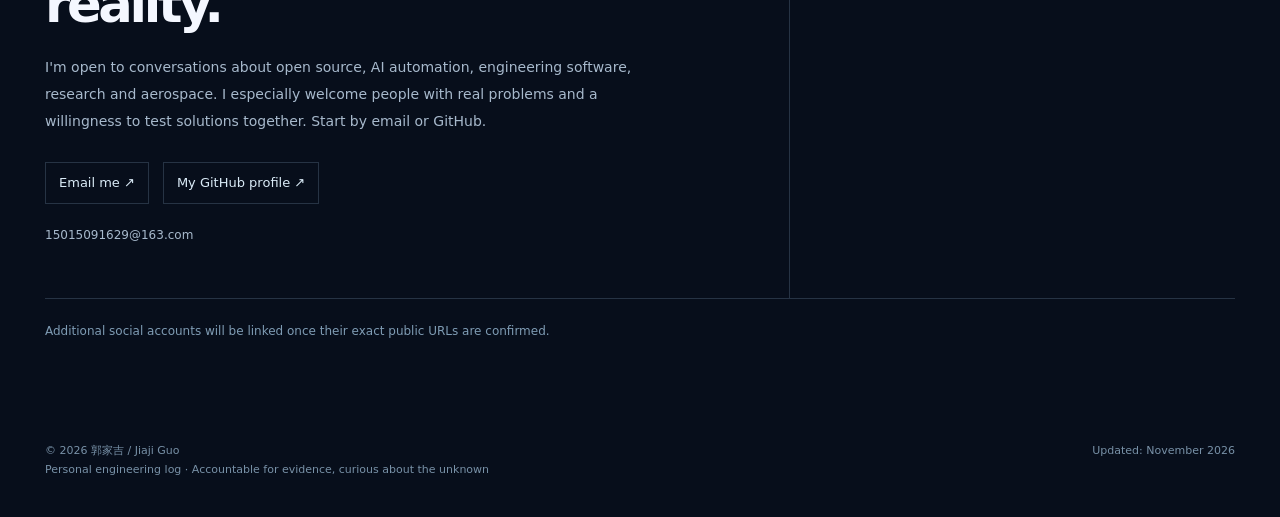
==== commit 3c404dd7: "refine(profile): improve en/index.html copy and responsive details" ====
--- a/en/index.html
+++ b/en/index.html
@@ -32,8 +32,8 @@
 <div class="action-row"><a class="action primary" href="#work">Explore my work <span aria-hidden="true">&nbsp; ↗</span></a><a class="action outline" href="#contact">Let's connect</a></div>
 </div>
 <div class="hero-visual"><img class="orbit" src="../assets/mission-orbit.svg" width="620" height="600" alt="Original aerospace mission diagram showing Earth, orbital trajectories and a distant waypoint" fetchpriority="high">
-<div class="corner right mono">LONG-TERM MISSION<br>NO CLAIM OF FLIGHT</div>
-<div class="corner left mono">GJ / 2026<br>VISION, NOT A FLIGHT RECORD</div></div>
+<div class="corner right mono">LONG-TERM MISSION<br>ENGINEERING IN PROGRESS</div>
+<div class="corner left mono">GJ / 2026<br>VISION → ENGINEERING</div></div>
 </section>
 <div class="hero-bottom"><div class="inline-meta"><span>Background <strong>Aircraft Manufacturing</strong></span><span>Approach <strong>Build · Verify · Improve</strong></span><span>Status <strong>A work in progress</strong></span></div><span class="mono coordinate">41° / FUTURE-ORIENTED</span></div>
 <section class="section" id="mission" aria-labelledby="mission-heading">
@@ -83,7 +83,7 @@
 <h3>DeltaStream</h3><p>An adaptation of Moonlight Android (GPLv3), exploring low-latency PC streaming and tablet-friendly touch controls.</p><span class="state">Development project; based on upstream open source</span>
 <a class="project-link" href="https://github.com/guo6x/DeltaStream" target="_blank" rel="noopener noreferrer">View public repository <span aria-hidden="true">↗</span></a>
 </article></div>
-<div class="lab-line"><article class="lab-card"><h3>Flight controls &amp; simulation</h3><p>Learning how to move from control laws and offline replay toward bench evidence—without equating running code with a safe physical system.</p></article><article class="lab-card"><h3>Cross-disciplinary products</h3><p>Exploring AI coding tools, intelligent hardware and media-production workflows. Exploration is not delivery; value depends on real users and independent verification.</p></article></div>
+<div class="lab-line"><article class="lab-card"><h3>Flight controls &amp; simulation</h3><p>Learning how to move from control laws and offline replay toward bench evidence—without equating running code with a safe physical system.</p></article><article class="lab-card"><h3>DeepSeek Harness · dsh-pilot</h3><p>Giving agents inspectable browser actions through structured DOM snapshots, reference-based interactions, isolated sessions and a human-observable cockpit. <a href="https://github.com/guo6x/dsh-pilot" target="_blank" rel="noopener noreferrer">View plugin repository ↗</a></p></article></div>
 <p class="project-footnote">Status labels are deliberately conservative. Consult each repository for test scope, known issues and evidence. A passing software test is not a safety claim about hardware. <a href="https://github.com/guo6x?tab=repositories" target="_blank" rel="noopener noreferrer">More public repositories ↗</a></p>
 </section>
 <section class="section" id="journey" aria-labelledby="journey-heading">
--- a/assets/site.css
+++ b/assets/site.css
@@ -26,7 +26,7 @@
 .hero .status-line{display:flex;align-items:center;gap:11px;font-family:Consolas,monospace;font-size:11px;letter-spacing:.08em;color:#a5c4dc;margin-bottom:25px}
 .status-dot{display:inline-block;width:6px;height:6px;background:var(--blue);border-radius:100%;box-shadow:0 0 18px #5cbbff}
 .hero-title{font-size:clamp(3.7rem,6.2vw,6.8rem);font-weight:730;letter-spacing:-.085em;line-height:1.095;margin:0 0 24px;max-width:730px;text-wrap:balance}
-.hero-title .signature{color:var(--blue);font-family:Georgia,"Times New Roman",serif;font-style:italic;font-weight:400;letter-spacing:-.06em;white-space:nowrap}
+.hero-title .signature{color:var(--blue);font-family:Georgia,"Times New Roman",serif;font-style:italic;font-weight:400;letter-spacing:-.06em;white-space:normal}
 .hero-title.lang-en{font-size:clamp(3.9rem,6.5vw,7rem);line-height:1.02}
 .hero-brief{max-width:590px;font-size:17px;line-height:1.95;color:#b7ccdf;margin:0}
 .hero-brief strong{color:#f3f8ff;font-weight:650}
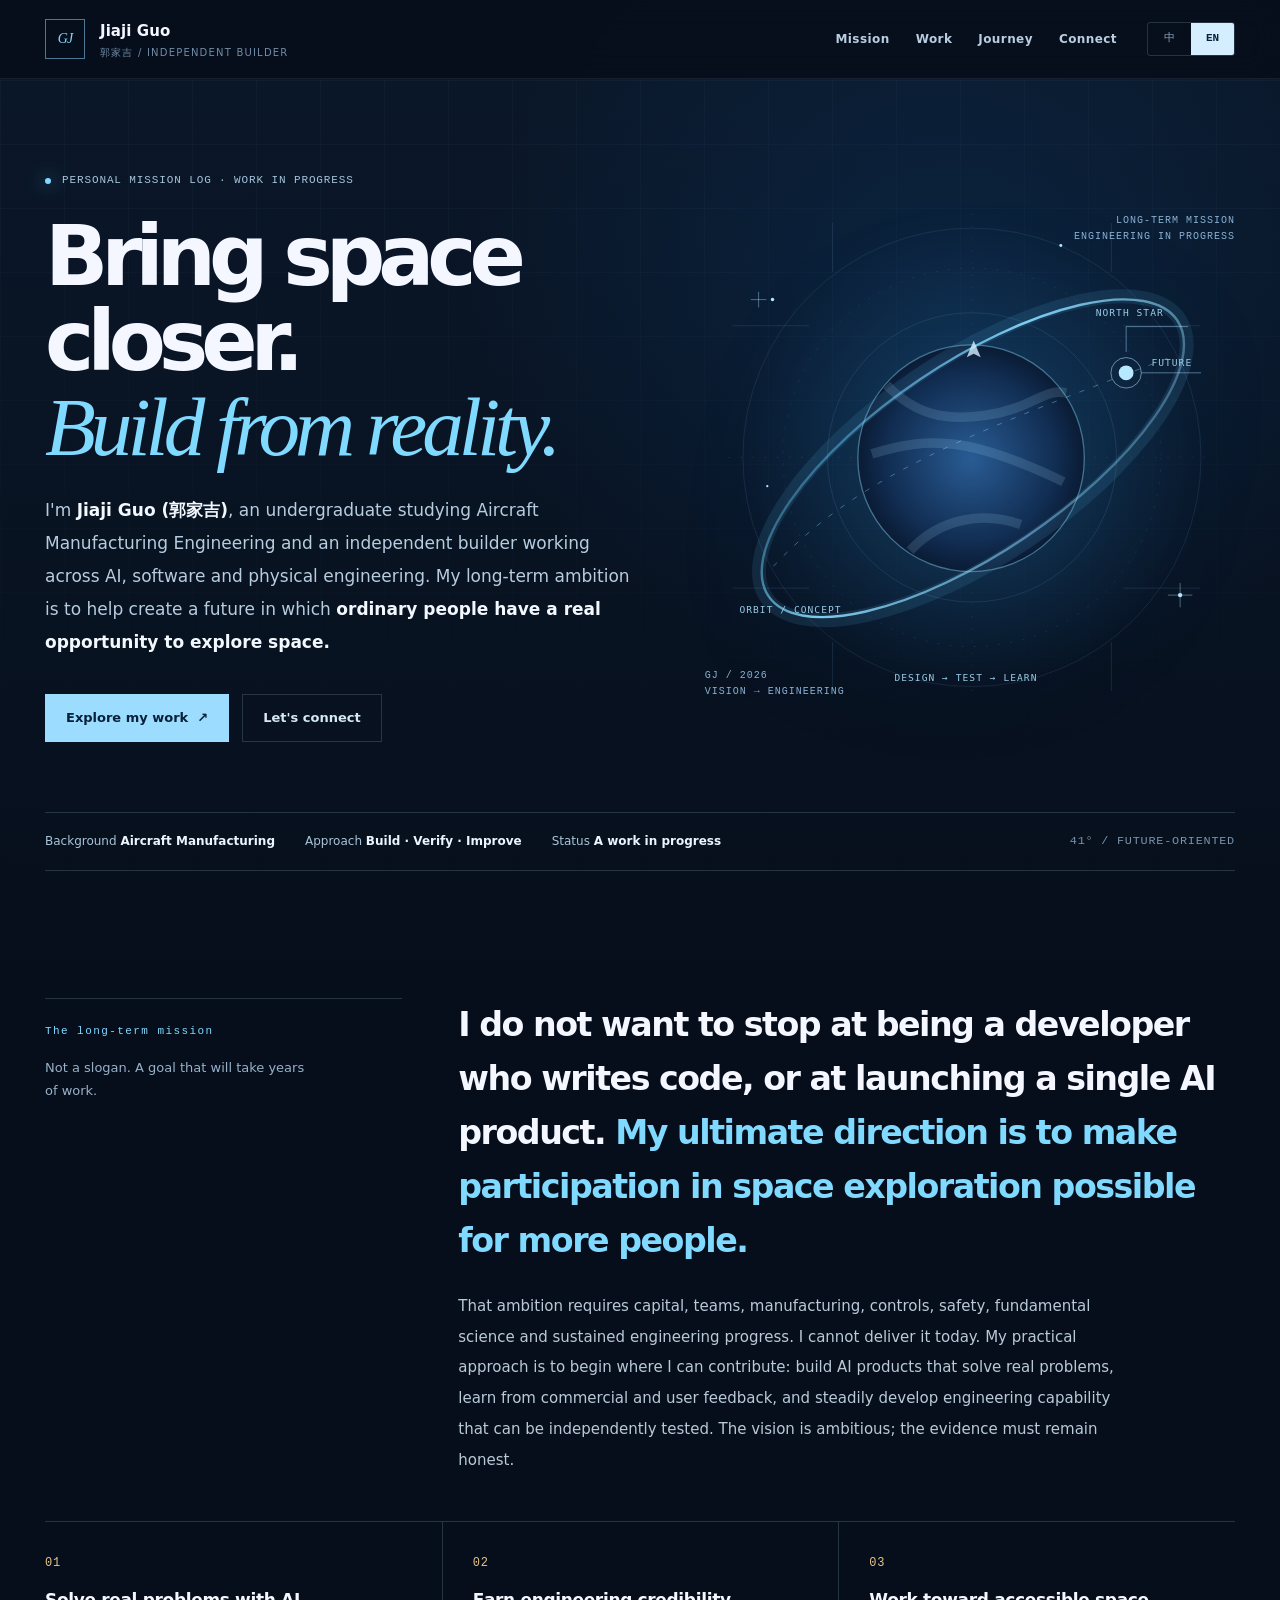
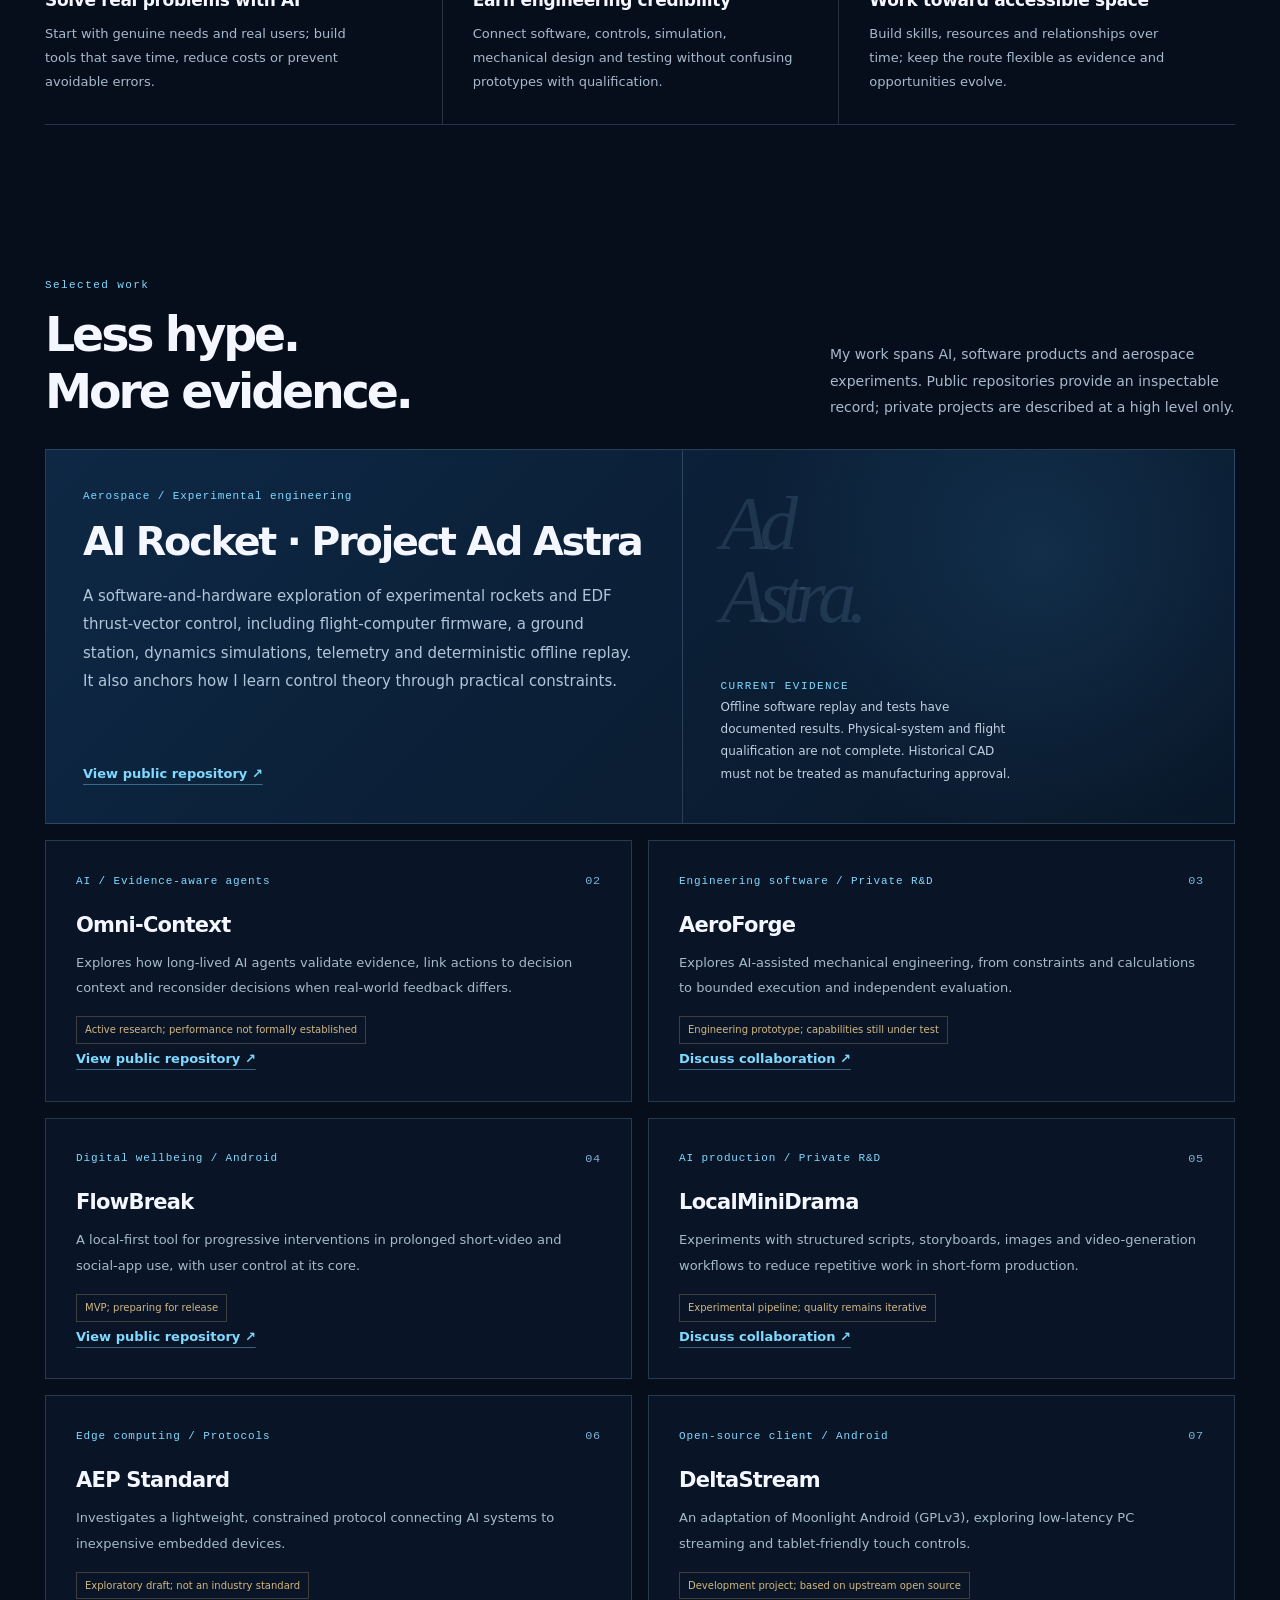
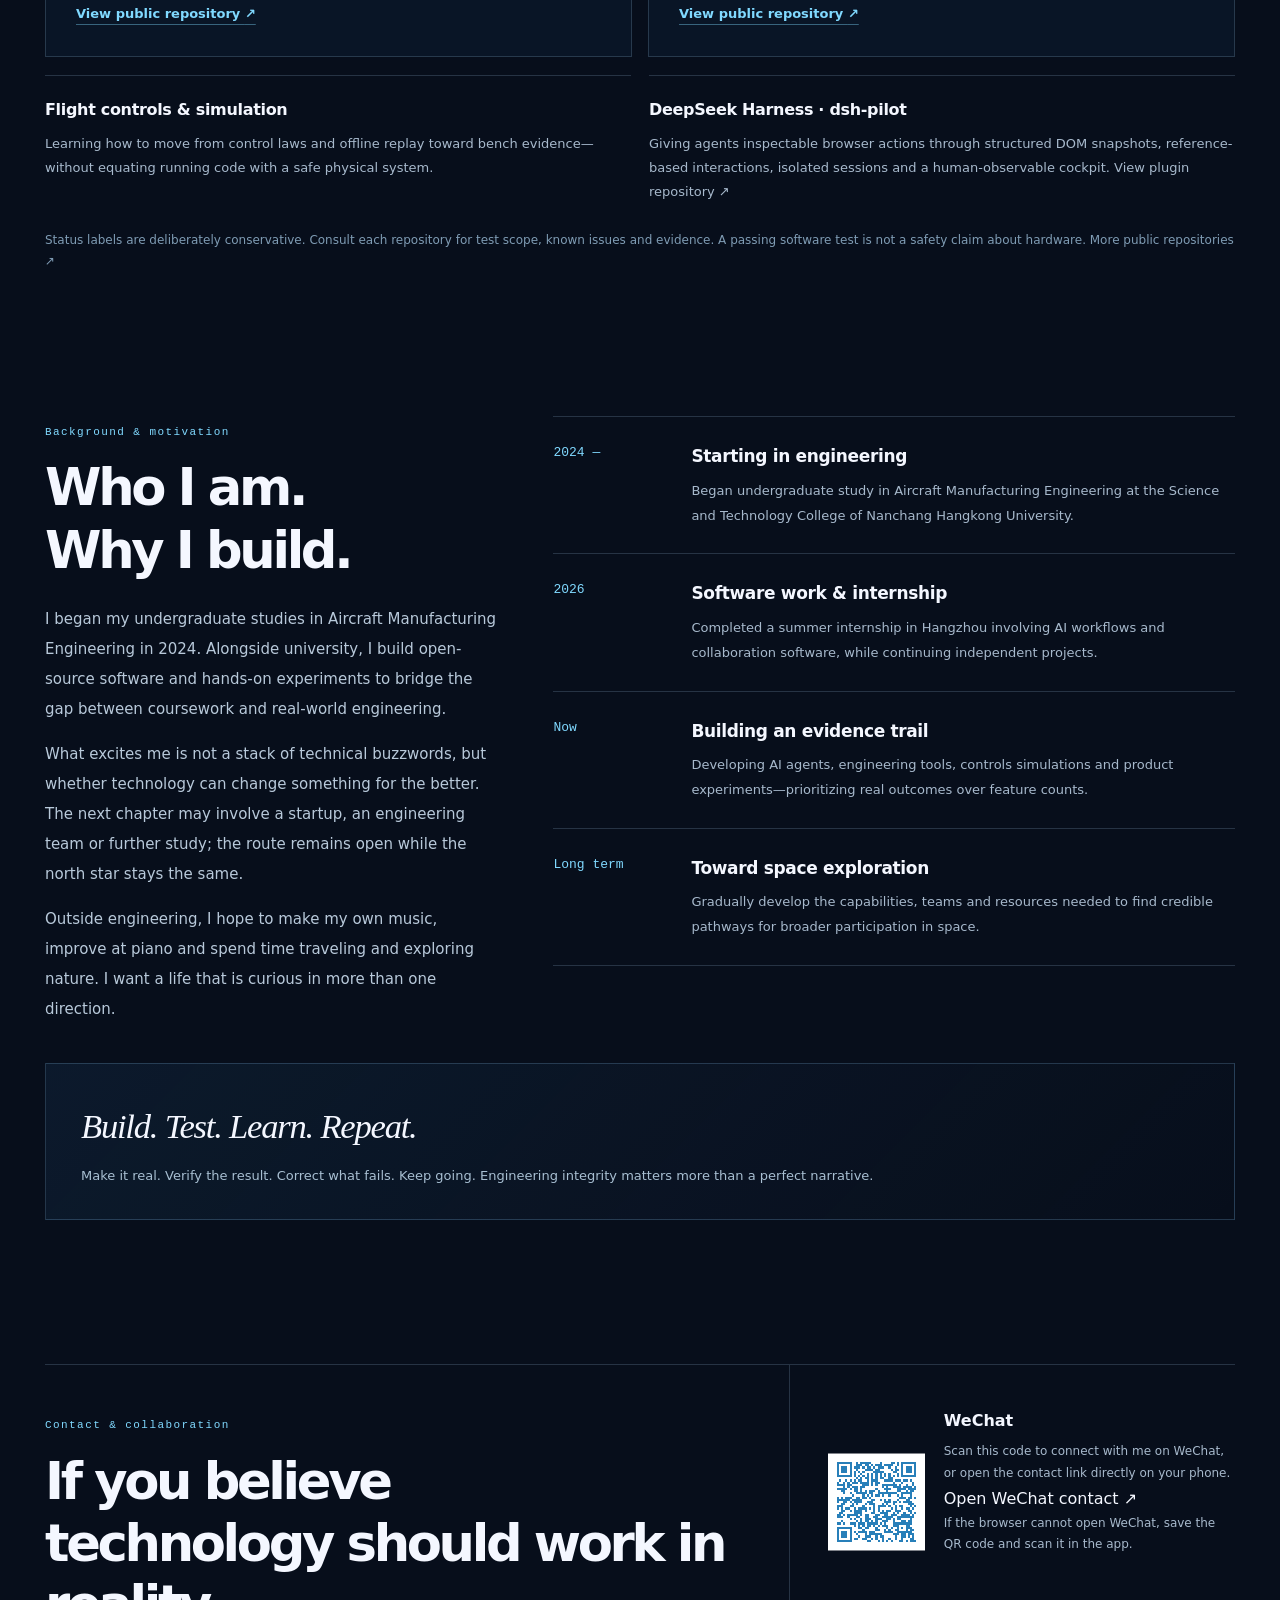
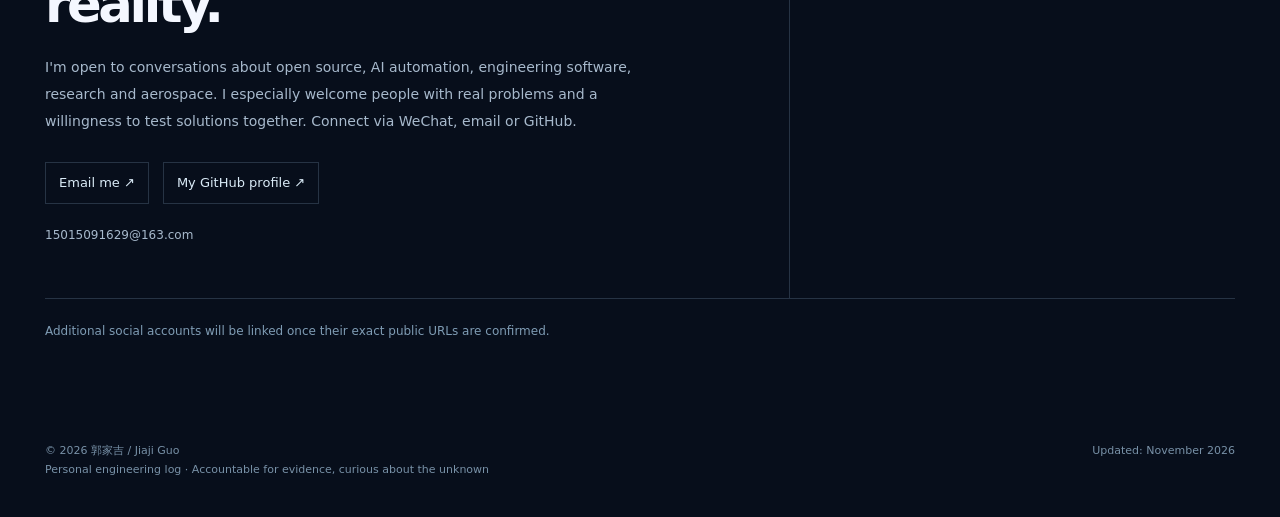
==== commit 4f3c2579: "feat(profile): integrate verified WeChat contact in en/index.html" ====
--- a/en/index.html
+++ b/en/index.html
@@ -98,14 +98,13 @@
 </section>
 <section class="section" id="contact" aria-labelledby="contact-heading">
 <div class="contact-layout">
-<div class="contact-main"><span class="overline">Contact &amp; collaboration</span><h2 id="contact-heading">If you believe<br>technology should work in reality.</h2><p>I'm open to conversations about open source, AI automation, engineering software, research and aerospace. I especially welcome people with real problems and a willingness to test solutions together. Start by email or GitHub.</p>
+<div class="contact-main"><span class="overline">Contact &amp; collaboration</span><h2 id="contact-heading">If you believe<br>technology should work in reality.</h2><p>I'm open to conversations about open source, AI automation, engineering software, research and aerospace. I especially welcome people with real problems and a willingness to test solutions together. Connect via WeChat, email or GitHub.</p>
 <div class="contact-links"><a href="mailto:15015091629@163.com">Email me ↗</a><a href="https://github.com/guo6x" target="_blank" rel="noopener noreferrer">My GitHub profile ↗</a></div>
 <p style="margin-top:20px;font-size:12px" class="muted">15015091629@163.com</p>
 </div>
-<div class="contact-qr"><!-- WeChat insertion point: only add the image after owner's explicit confirmation.
-Replace .qr-placeholder with <img src="assets/wechat-qr.png" alt="Personal WeChat QR code" width="126" height="126" loading="lazy"> (English path: ../assets/wechat-qr.png). -->
-<div class="qr-placeholder" aria-label="Reserved place for a future personal WeChat QR code"><span>QR code<br>reserved</span></div>
-<div class="qr-caption"><h3>WeChat</h3><p>A personal QR code will appear here only after I provide and approve it. No invented handles or unapproved contact details.</p></div></div>
+<div class="contact-qr">
+<a class="qr-frame" href="https://u.wechat.com/ENzA9MDYw4TcaK3T-xYNANU?s=4" target="_blank" rel="noopener noreferrer" aria-label="Open Jiaji Guo's WeChat contact link"><img class="qr-image" src="../assets/wechat-qr.svg" alt="Scan to add Jiaji Guo on WeChat" width="190" height="190" loading="lazy" decoding="async"></a>
+<div class="qr-caption"><h3>WeChat</h3><p>Scan this code to connect with me on WeChat, or open the contact link directly on your phone.</p><a class="wechat-link" href="https://u.wechat.com/ENzA9MDYw4TcaK3T-xYNANU?s=4" target="_blank" rel="noopener noreferrer">Open WeChat contact ↗</a><p class="qr-hint">If the browser cannot open WeChat, save the QR code and scan it in the app.</p></div></div>
 </div>
 <p class="project-footnote">Additional social accounts will be linked once their exact public URLs are confirmed.</p>
 </section>
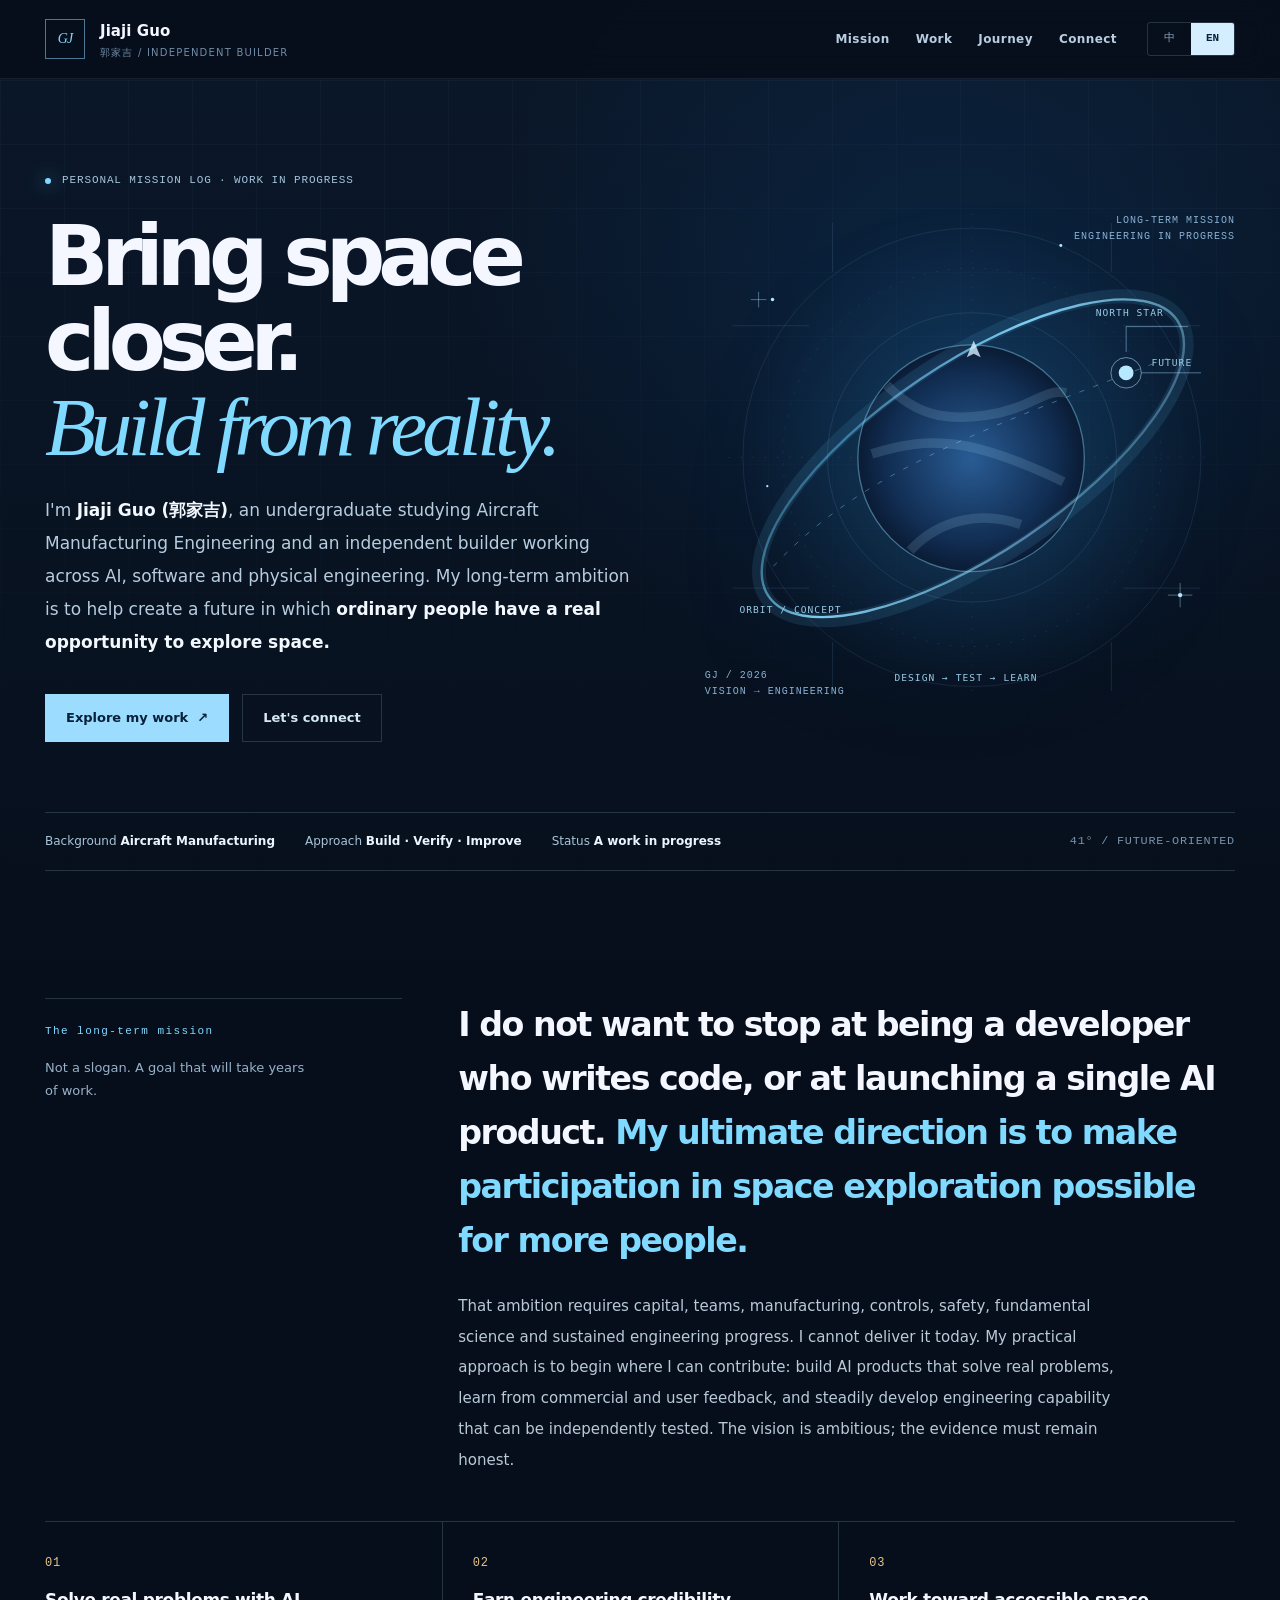
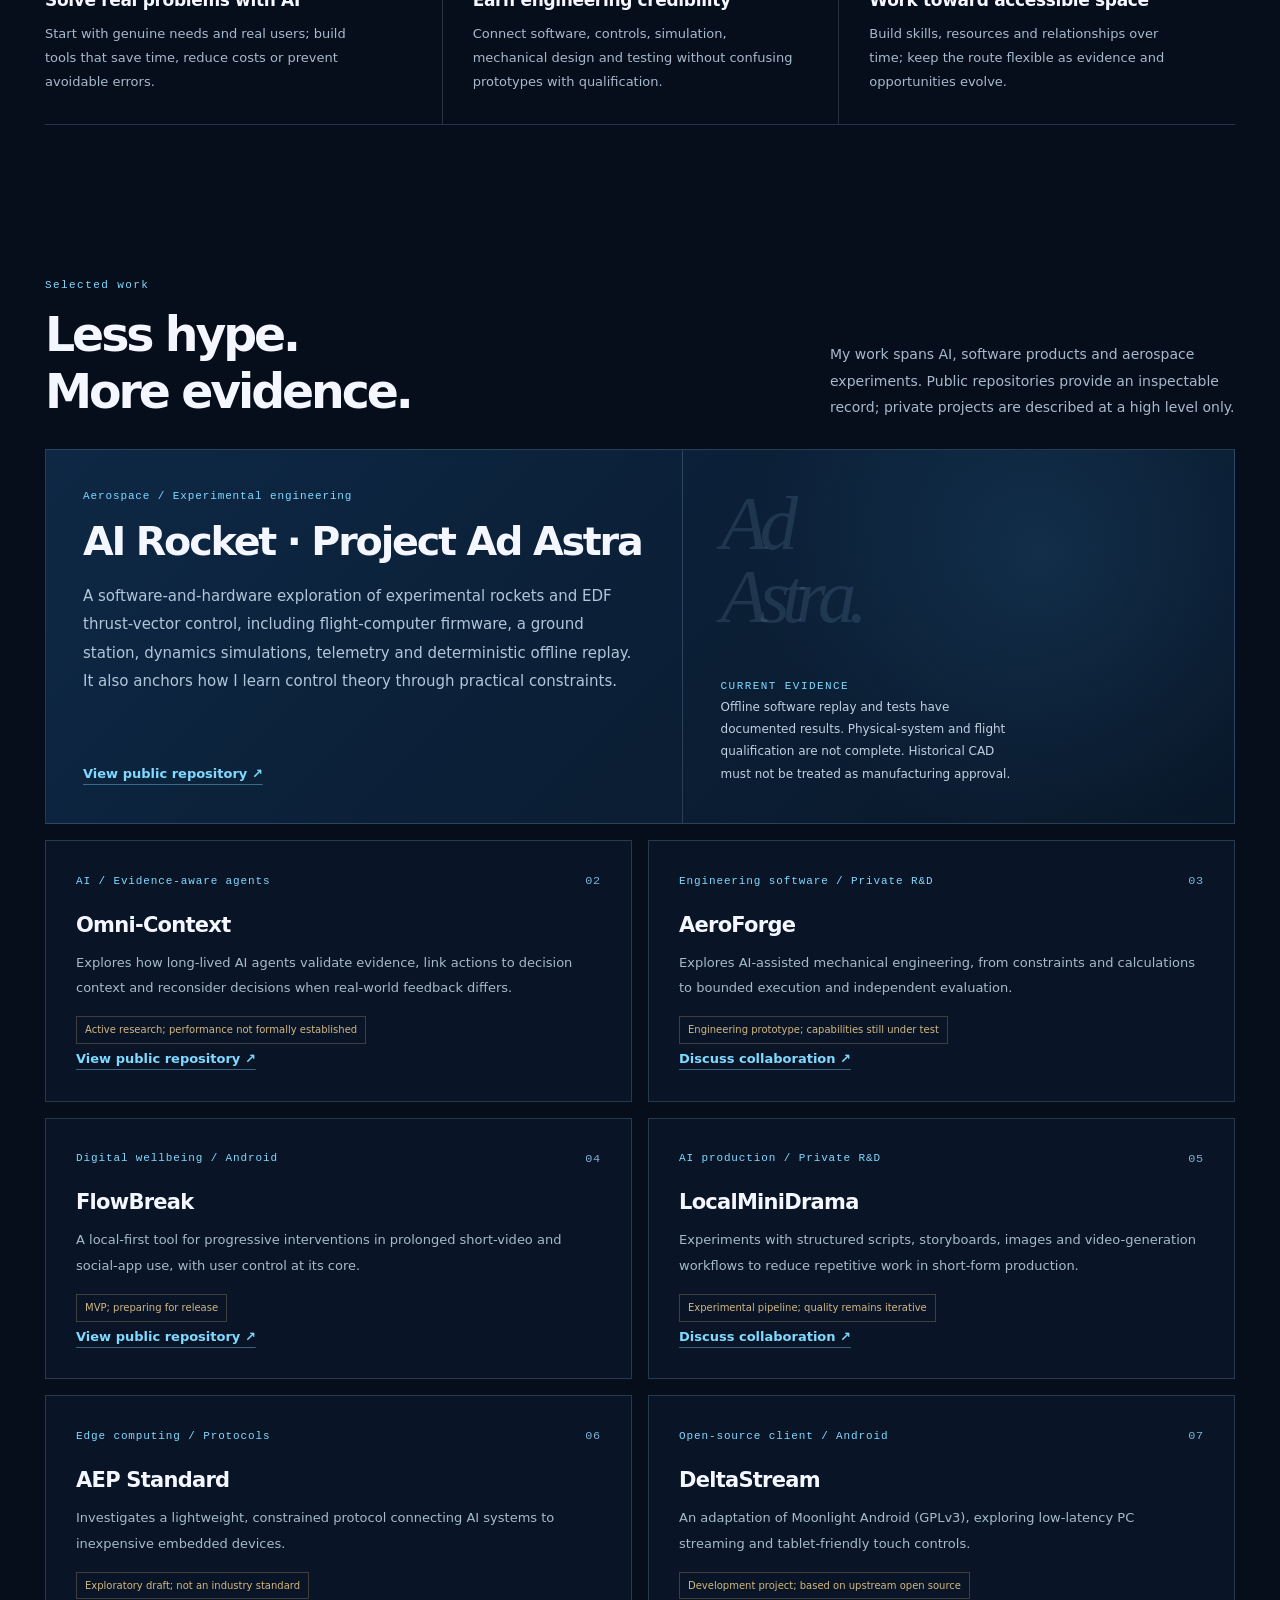
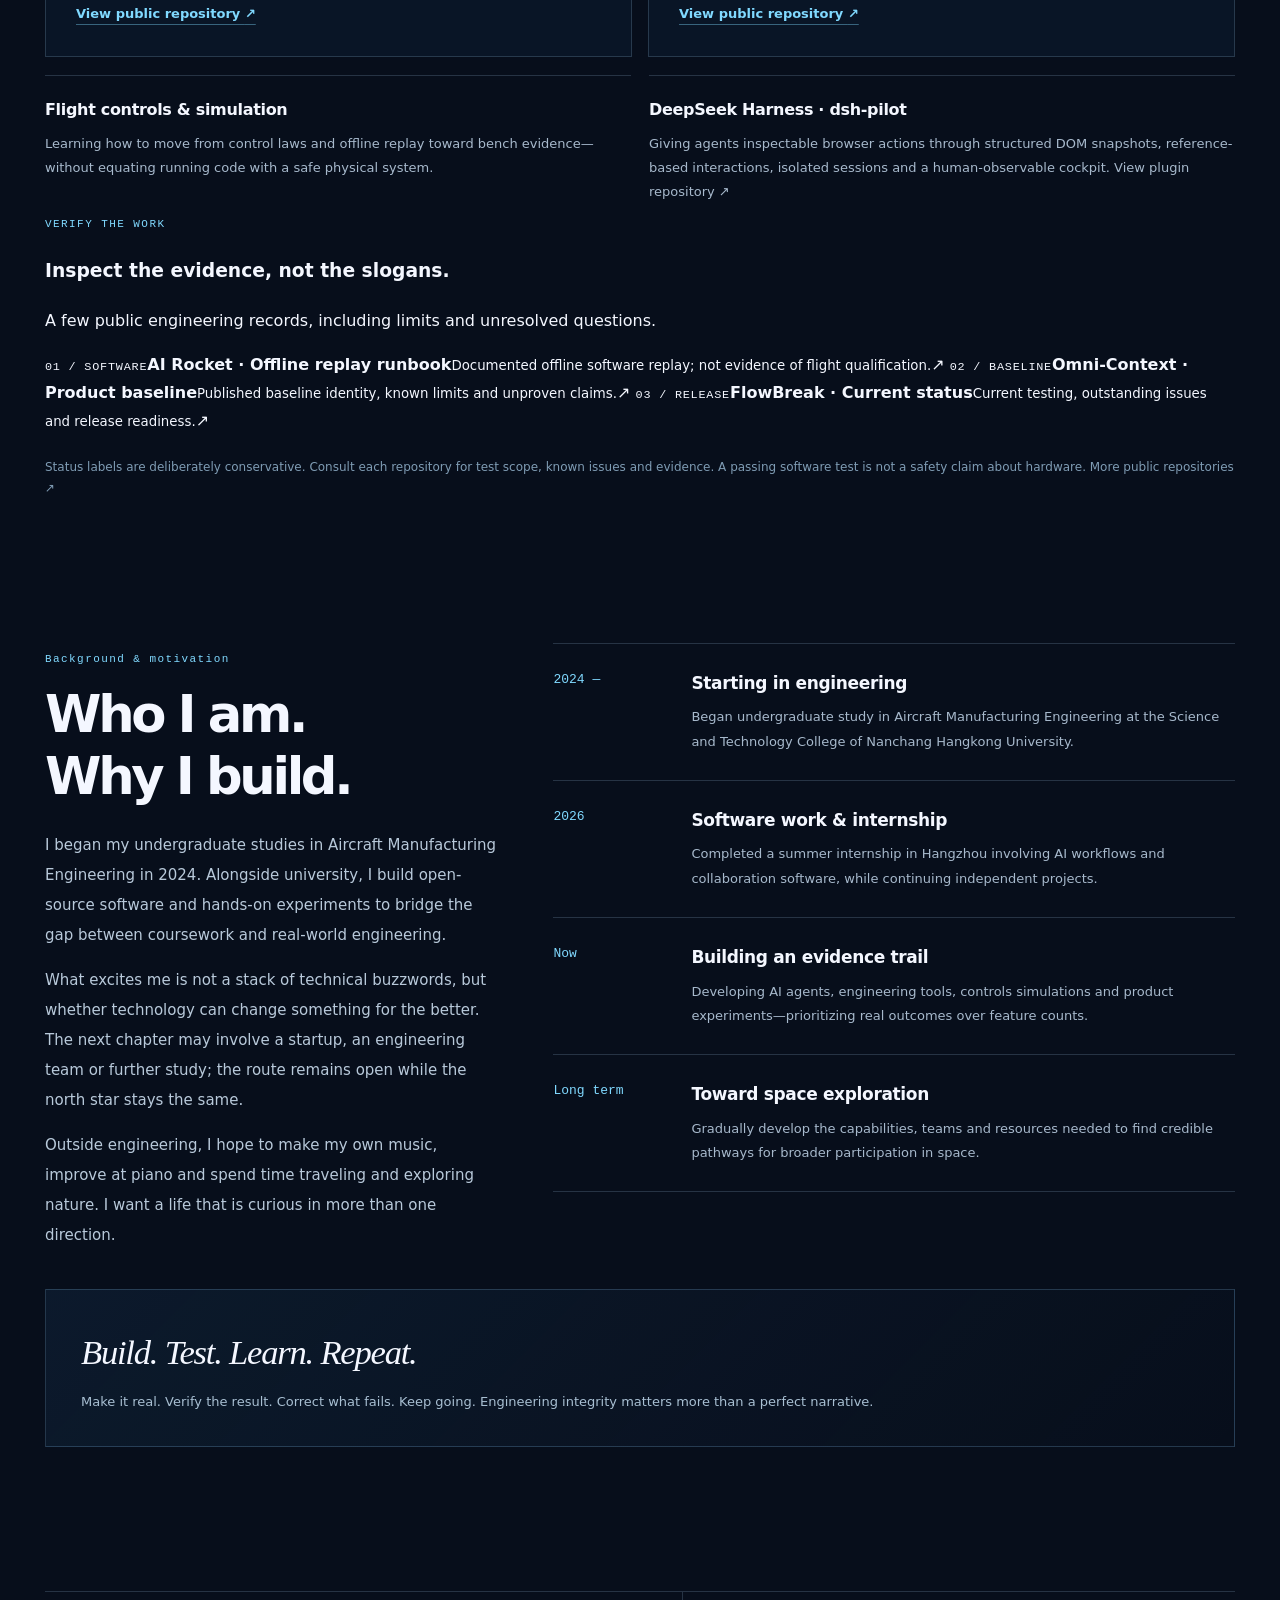
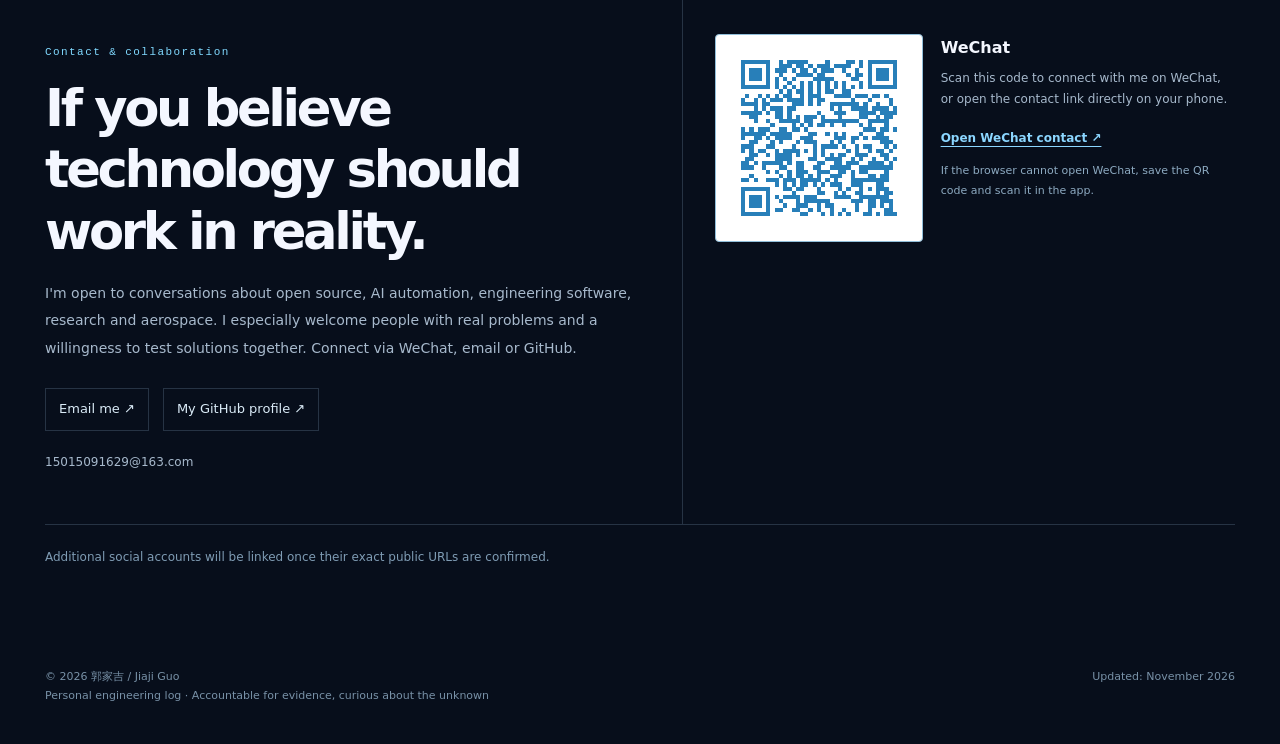
==== commit 89085b94: "docs(profile): surface directly verifiable engineering evidence and limitations" ====
--- a/en/index.html
+++ b/en/index.html
@@ -84,6 +84,9 @@
 <a class="project-link" href="https://github.com/guo6x/DeltaStream" target="_blank" rel="noopener noreferrer">View public repository <span aria-hidden="true">↗</span></a>
 </article></div>
 <div class="lab-line"><article class="lab-card"><h3>Flight controls &amp; simulation</h3><p>Learning how to move from control laws and offline replay toward bench evidence—without equating running code with a safe physical system.</p></article><article class="lab-card"><h3>DeepSeek Harness · dsh-pilot</h3><p>Giving agents inspectable browser actions through structured DOM snapshots, reference-based interactions, isolated sessions and a human-observable cockpit. <a href="https://github.com/guo6x/dsh-pilot" target="_blank" rel="noopener noreferrer">View plugin repository ↗</a></p></article></div>
+<div class="evidence-hub" aria-labelledby="evidence-heading"><div class="evidence-heading"><span class="overline">VERIFY THE WORK</span><h3 id="evidence-heading">Inspect the evidence, not the slogans.</h3><p>A few public engineering records, including limits and unresolved questions.</p></div><div class="evidence-grid"><a class="evidence-item" href="https://github.com/guo6x/AI-rocket/blob/main/docs/SYSTEM_V1_OFFLINE_REPLAY_RUNBOOK.md" target="_blank" rel="noopener noreferrer"><span class="mono">01 / SOFTWARE</span><strong>AI Rocket · Offline replay runbook</strong><small>Documented offline software replay; not evidence of flight qualification.</small><span class="evidence-arrow" aria-hidden="true">↗</span></a>
+<a class="evidence-item" href="https://github.com/guo6x/Omni-context/blob/main/docs/PRODUCT-BASELINE.md" target="_blank" rel="noopener noreferrer"><span class="mono">02 / BASELINE</span><strong>Omni-Context · Product baseline</strong><small>Published baseline identity, known limits and unproven claims.</small><span class="evidence-arrow" aria-hidden="true">↗</span></a>
+<a class="evidence-item" href="https://github.com/guo6x/flowbreak/blob/master/docs/CURRENT_STATUS.md" target="_blank" rel="noopener noreferrer"><span class="mono">03 / RELEASE</span><strong>FlowBreak · Current status</strong><small>Current testing, outstanding issues and release readiness.</small><span class="evidence-arrow" aria-hidden="true">↗</span></a></div></div>
 <p class="project-footnote">Status labels are deliberately conservative. Consult each repository for test scope, known issues and evidence. A passing software test is not a safety claim about hardware. <a href="https://github.com/guo6x?tab=repositories" target="_blank" rel="noopener noreferrer">More public repositories ↗</a></p>
 </section>
 <section class="section" id="journey" aria-labelledby="journey-heading">
--- a/assets/site.css
+++ b/assets/site.css
@@ -95,14 +95,20 @@
 .principle-banner{border:1px solid rgba(142,202,248,.21);padding:32px 35px;background:linear-gradient(135deg,rgba(48,111,166,.12),rgba(48,111,166,0));margin-top:24px}
 .principle-banner strong{font-size:clamp(1.4rem,2.7vw,2.6rem);font-family:Georgia,serif;font-weight:400;font-style:italic;letter-spacing:-.035em}
 .principle-banner p{color:#a8bfd2;font-size:13px;margin:8px 0 0}
-.contact-layout{display:grid;grid-template-columns:1.25fr .75fr;gap:0;border-top:1px solid var(--line);border-bottom:1px solid var(--line)}
+.contact-layout{display:grid;grid-template-columns:1.07fr .93fr;gap:0;border-top:1px solid var(--line);border-bottom:1px solid var(--line)}
 .contact-main{padding:44px 38px 50px 0}
 .contact-main h2{font-size:clamp(2rem,4vw,4.6rem);font-weight:680;letter-spacing:-.065em;line-height:1.2;margin:14px 0 18px}
 .contact-main p{color:var(--muted);font-size:14px;max-width:600px;line-height:1.95;margin:0}
-.contact-qr{border-left:1px solid var(--line);padding:42px 0 38px 38px;display:flex;align-items:flex-start;gap:19px}
-.qr-placeholder{height:126px;width:126px;flex:none;display:flex;align-items:center;justify-content:center;border:1px dashed rgba(143,193,224,.48);color:#acd5ec;background:repeating-linear-gradient(45deg,transparent,transparent 13px,rgba(110,184,239,.025) 13px,rgba(110,184,239,.025) 26px)}
-.qr-placeholder span{font-size:12px;text-align:center;line-height:1.5}
-.qr-caption h3{font-size:16px;margin:0 0 6px}.qr-caption p{font-size:12px;line-height:1.8;color:var(--muted);margin:0}
+.contact-qr{border-left:1px solid var(--line);padding:42px 0 38px 32px;display:flex;align-items:flex-start;gap:18px}
+.qr-frame{display:block;flex:none;padding:8px;background:#fff;border:1px solid #91bed9;border-radius:4px;line-height:0;transition:border-color .2s,transform .2s}
+.qr-frame:hover{border-color:var(--blue);transform:translateY(-2px)}
+.qr-image{display:block;width:190px;height:190px;background:#fff}
+.qr-caption{min-width:0;flex:1}
+.qr-caption h3{font-size:16px;margin:0 0 6px}
+.qr-caption p{font-size:12px;line-height:1.8;color:var(--muted);margin:0 0 12px}
+.qr-caption .qr-hint{font-size:11px;color:#8daac1;margin:10px 0 0}
+.wechat-link{display:inline-block;font-size:12px;font-weight:700;color:#8bd6ff;overflow-wrap:anywhere;text-decoration:underline;text-underline-offset:4px}
+.wechat-link:hover{color:#fff}
 .contact-links{display:flex;gap:14px;flex-wrap:wrap;margin-top:26px}
 .contact-links a{font-size:13px;padding:9px 13px;border:1px solid var(--line);color:#daebf7;overflow-wrap:anywhere}
 .contact-links a:hover{border-color:var(--blue);color:var(--blue)}
@@ -110,7 +116,8 @@
 .footer-content{display:flex;justify-content:space-between;align-items:start;gap:20px}
 .footer-content p{font-size:11px;color:#7891a7;margin:0}
 .footer-content a{color:#b5c9dc}
+@media(max-width:1150px){.contact-qr{flex-direction:column}}
 @media(max-width:1050px){.wrap{width:min(var(--max),calc(100% - 48px))}.hero{grid-template-columns:1.05fr .95fr;min-height:530px;padding:75px 0 60px}.hero-title{font-size:clamp(3.2rem,6.5vw,6rem)}.orbit{width:100%}.mission{gap:36px}.navlinks{gap:16px}.contact-qr{flex-direction:column}}
 @media(max-width:780px){.navlinks{display:none}.topbar{min-height:68px}.brand-title{font-size:14px}.hero{grid-template-columns:1fr;gap:5px;padding:60px 0 15px}.hero-title{max-width:650px;font-size:clamp(3.6rem,10vw,5.8rem)}.hero-brief{font-size:16px}.hero-visual{max-width:500px;min-height:280px;width:100%;margin:0 auto}.hero-visual .corner{bottom:25px;top:auto}.hero-bottom{margin-bottom:24px}.mission{grid-template-columns:1fr;gap:15px}.mission-rail{max-width:unset}.section{padding:55px 0}.section-heading{display:block}.section-heading p{margin-top:15px}.featured-work{grid-template-columns:1fr;min-height:auto}.featured-aside{border-left:0;border-top:1px solid var(--line);padding:25px 34px;gap:15px}.aside-word{font-size:58px}.featured-content{padding:31px 34px}.bio-layout{grid-template-columns:1fr;gap:27px}.contact-layout{grid-template-columns:1fr}.contact-main{padding:35px 0}.contact-qr{border-left:0;border-top:1px solid var(--line);padding:28px 0;flex-direction:row}}
-@media(max-width:560px){.wrap{width:calc(100% - 32px)}.hero{padding-top:50px}.hero-title,.hero-title.lang-en{font-size:clamp(3.25rem,12.5vw,5rem)}.hero-brief{font-size:15px;line-height:1.9}.hero-visual{min-height:250px}.orbit{width:min(100%,360px)}.corner.right{right:0;top:10px}.corner.left{left:0;bottom:14px}.hero-bottom{align-items:flex-start}.hero-bottom .coordinate{display:none}.hero-bottom .inline-meta{gap:15px}.section{padding:47px 0}.section-heading h2{font-size:2.2rem}.mission-copy{font-size:1.65rem}.mission-path{grid-template-columns:1fr}.path-step,.path-step+.path-step{padding:20px 0;border-left:0}.path-step+.path-step{border-top:1px solid var(--line)}.project-stack,.lab-line{grid-template-columns:1fr}.featured-content,.project{padding:25px}.featured-aside{padding:23px 25px}.project{min-height:auto}.timeline-row{grid-template-columns:76px 1fr;gap:10px}.qr-placeholder{width:110px;height:110px}.contact-qr{gap:14px}.contact-links a{font-size:12px}.footer-content{display:block}.footer-content p+p{margin-top:8px}}
+@media(max-width:560px){.wrap{width:calc(100% - 32px)}.hero{padding-top:50px}.hero-title,.hero-title.lang-en{font-size:clamp(3.25rem,12.5vw,5rem)}.hero-brief{font-size:15px;line-height:1.9}.hero-visual{min-height:250px}.orbit{width:min(100%,360px)}.corner.right{right:0;top:10px}.corner.left{left:0;bottom:14px}.hero-bottom{align-items:flex-start}.hero-bottom .coordinate{display:none}.hero-bottom .inline-meta{gap:15px}.section{padding:47px 0}.section-heading h2{font-size:2.2rem}.mission-copy{font-size:1.65rem}.mission-path{grid-template-columns:1fr}.path-step,.path-step+.path-step{padding:20px 0;border-left:0}.path-step+.path-step{border-top:1px solid var(--line)}.project-stack,.lab-line{grid-template-columns:1fr}.featured-content,.project{padding:25px}.featured-aside{padding:23px 25px}.project{min-height:auto}.timeline-row{grid-template-columns:76px 1fr;gap:10px}.qr-image{width:166px;height:166px}.contact-qr{gap:14px;flex-wrap:wrap}.contact-links a{font-size:12px}.footer-content{display:block}.footer-content p+p{margin-top:8px}}
 @media(prefers-reduced-motion:reduce){html{scroll-behavior:auto}.action{transition:none}}
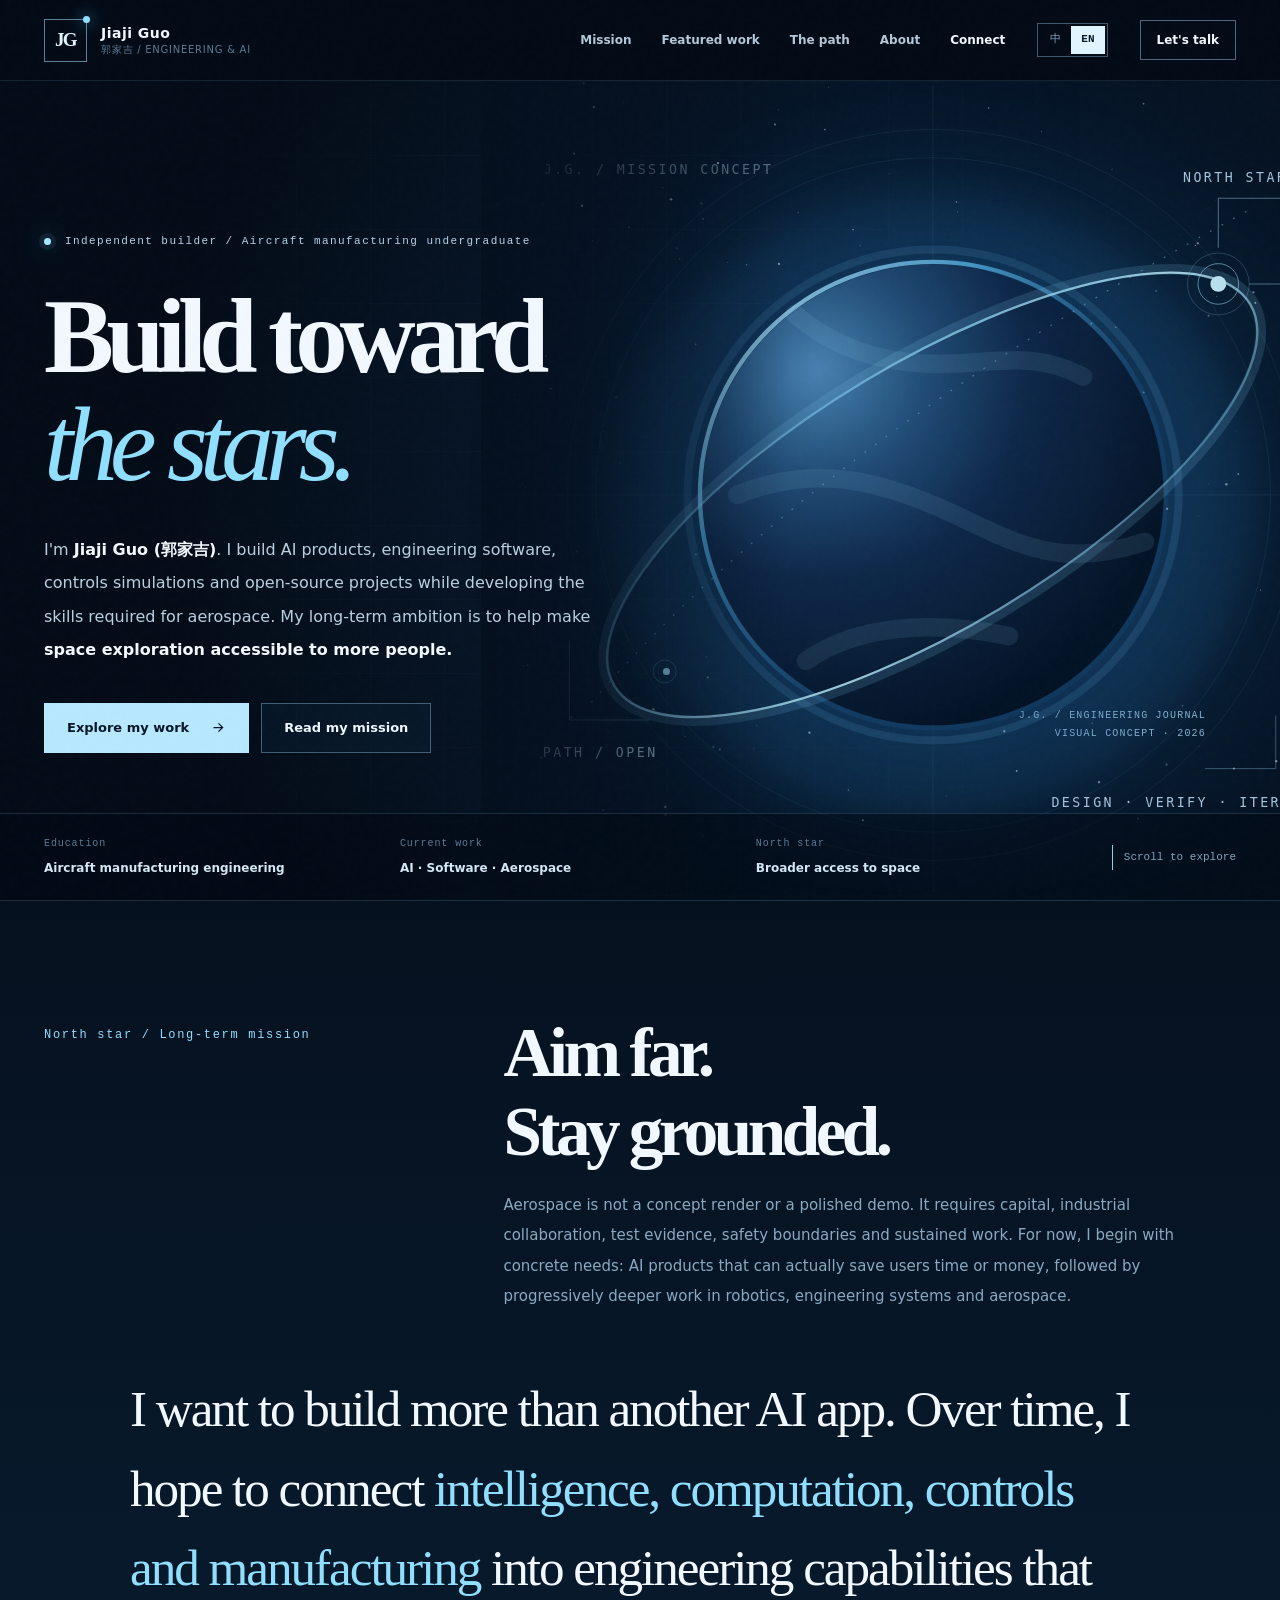
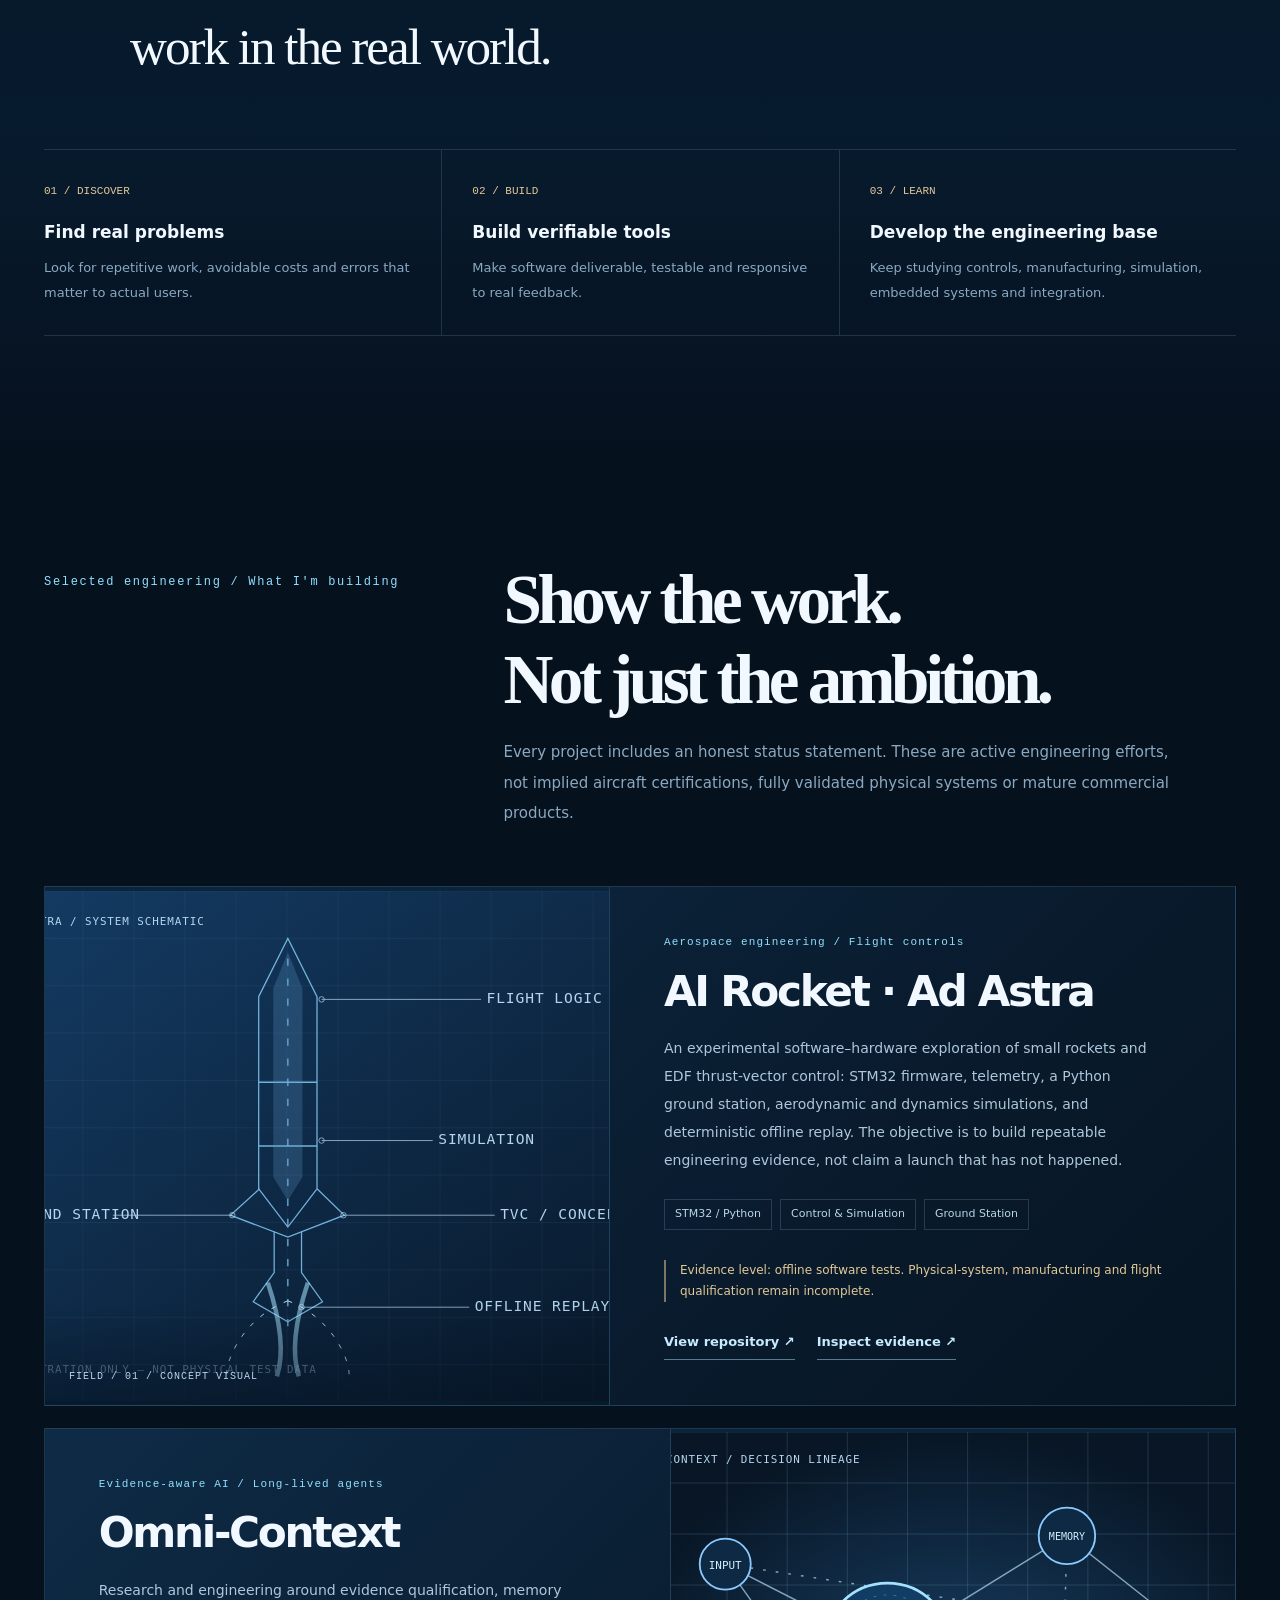
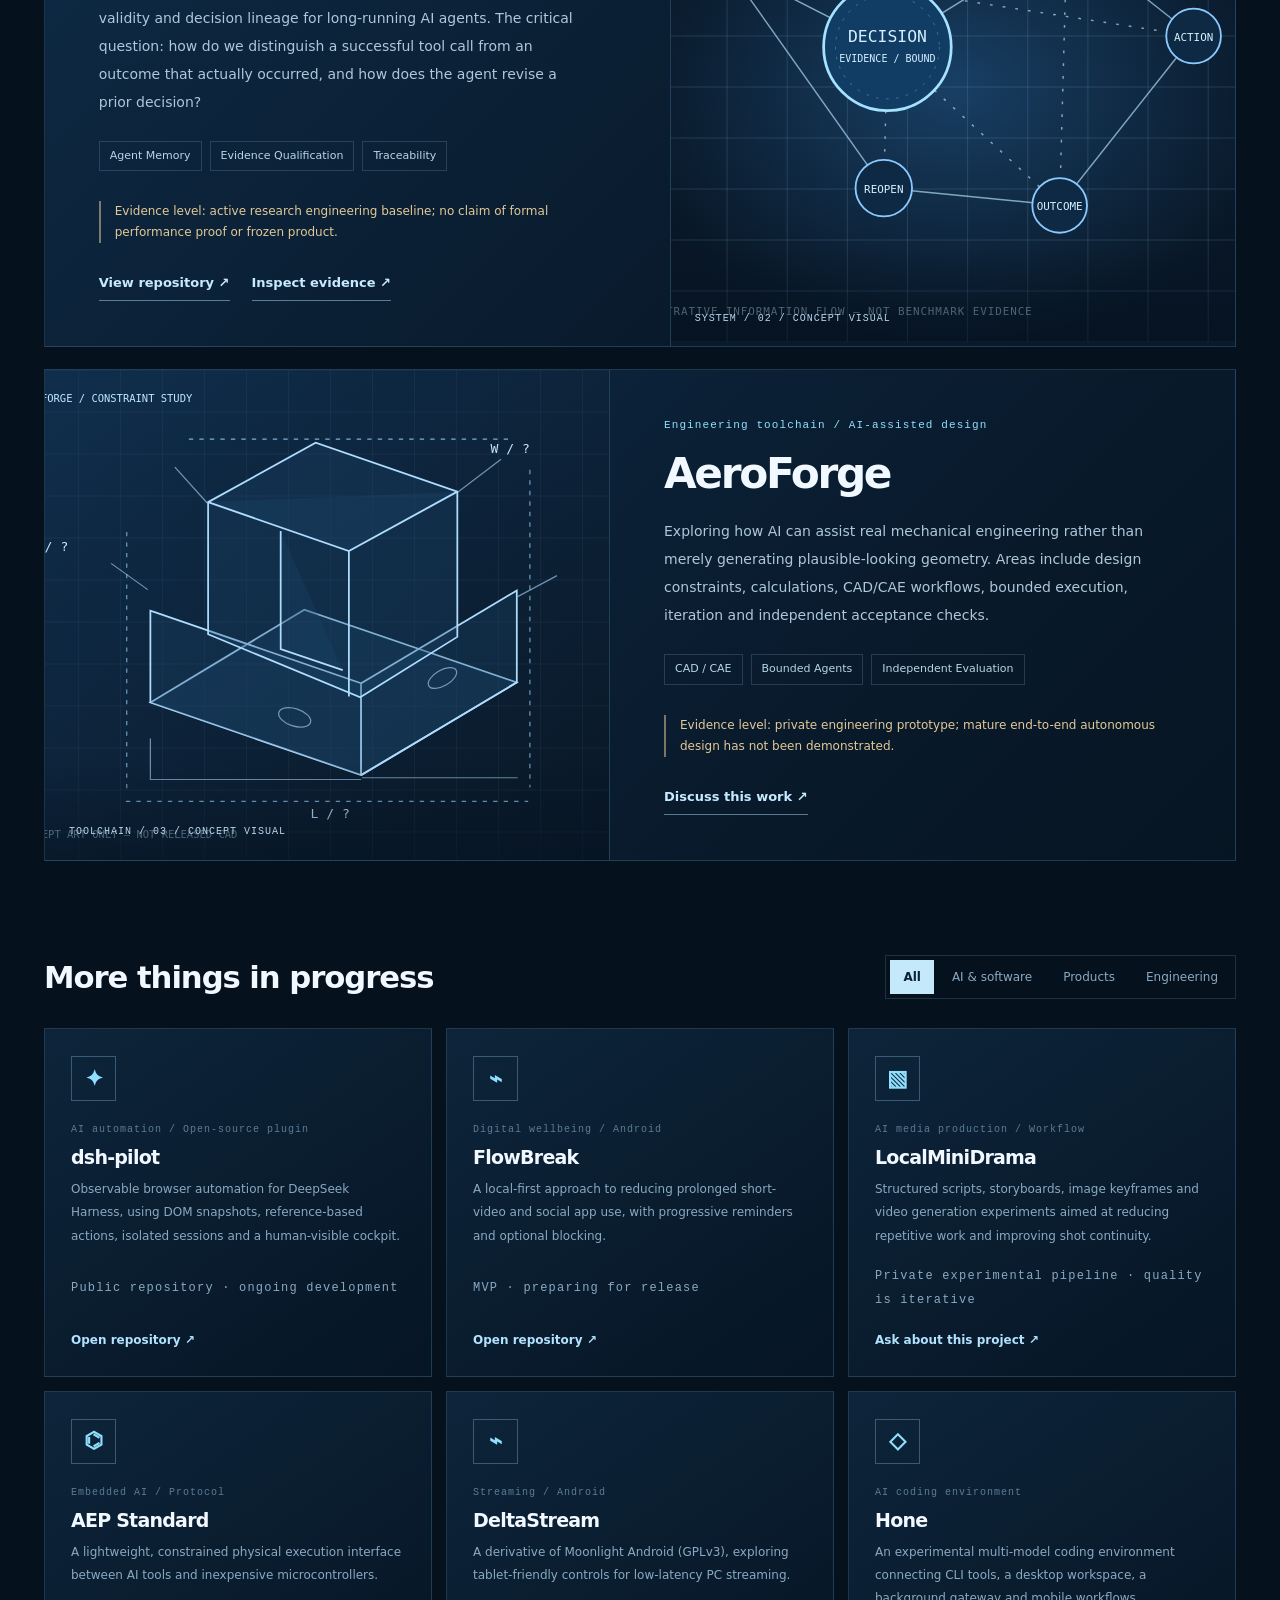
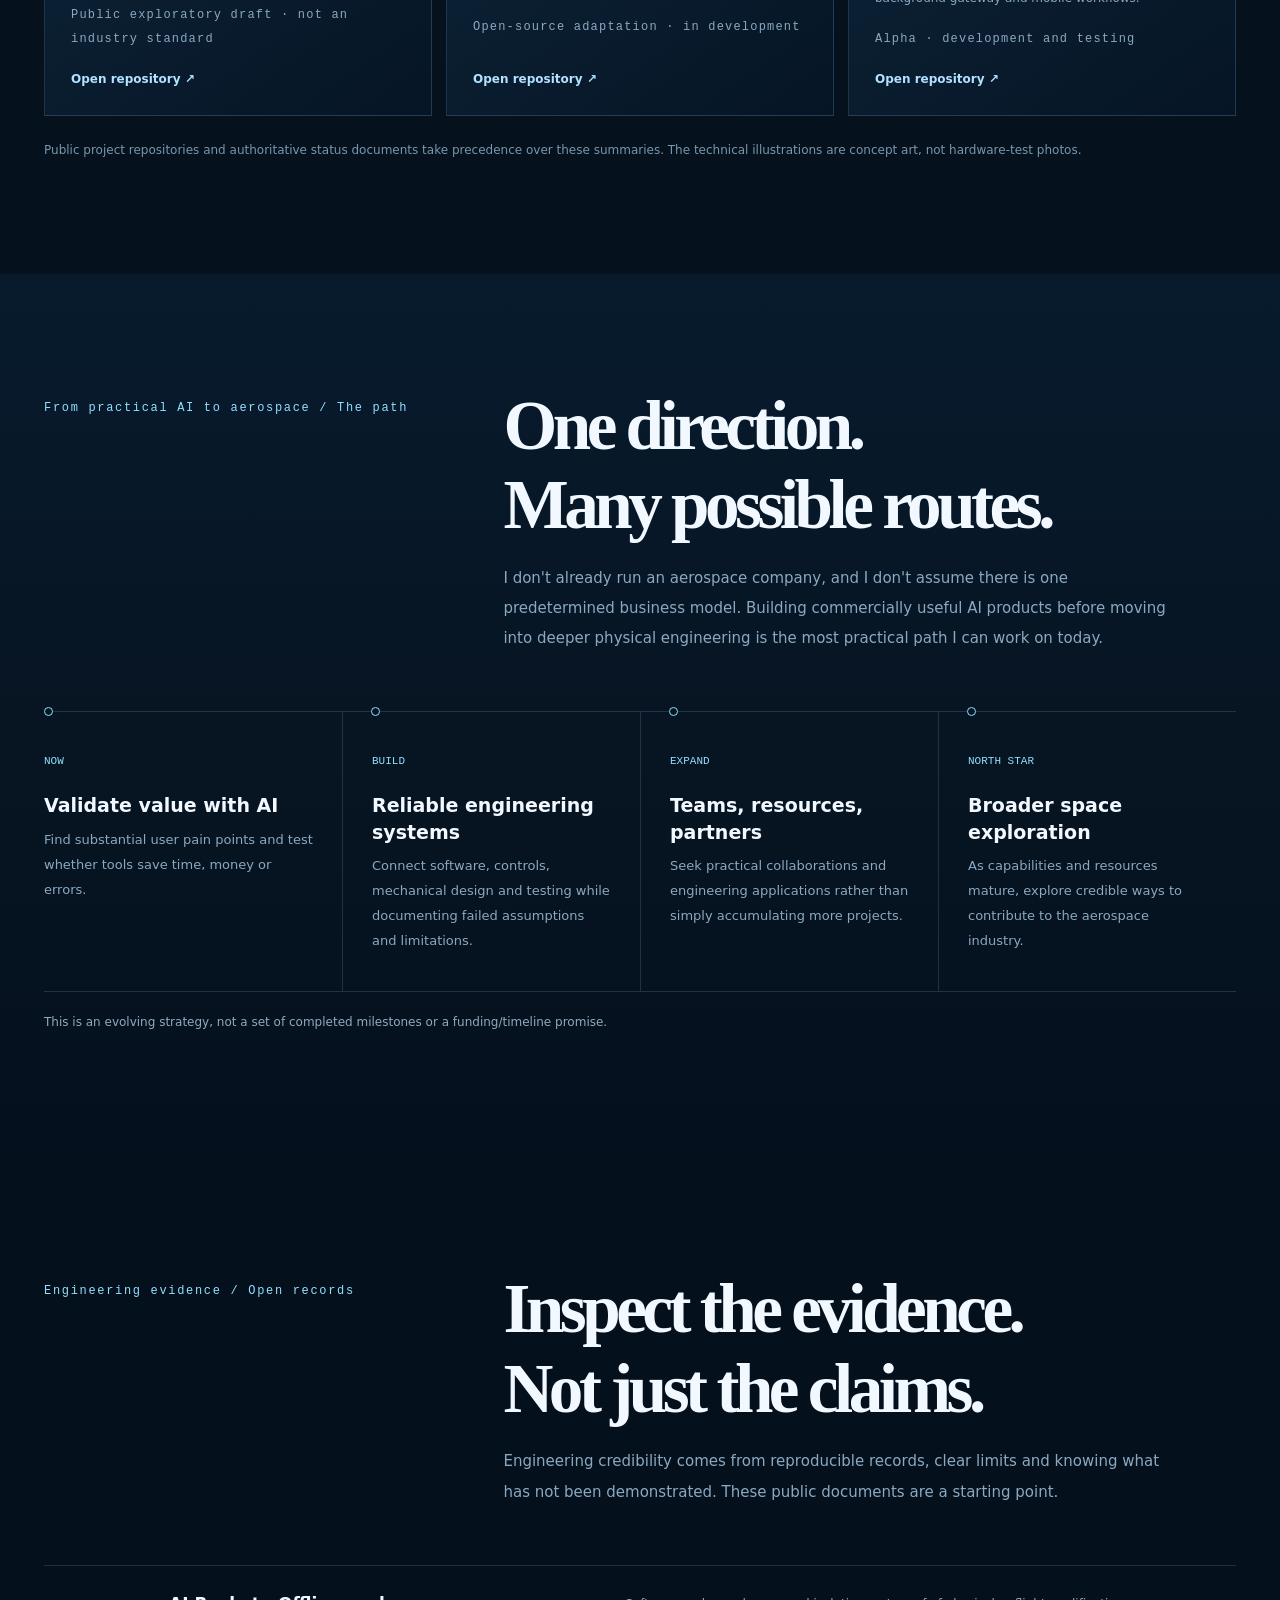
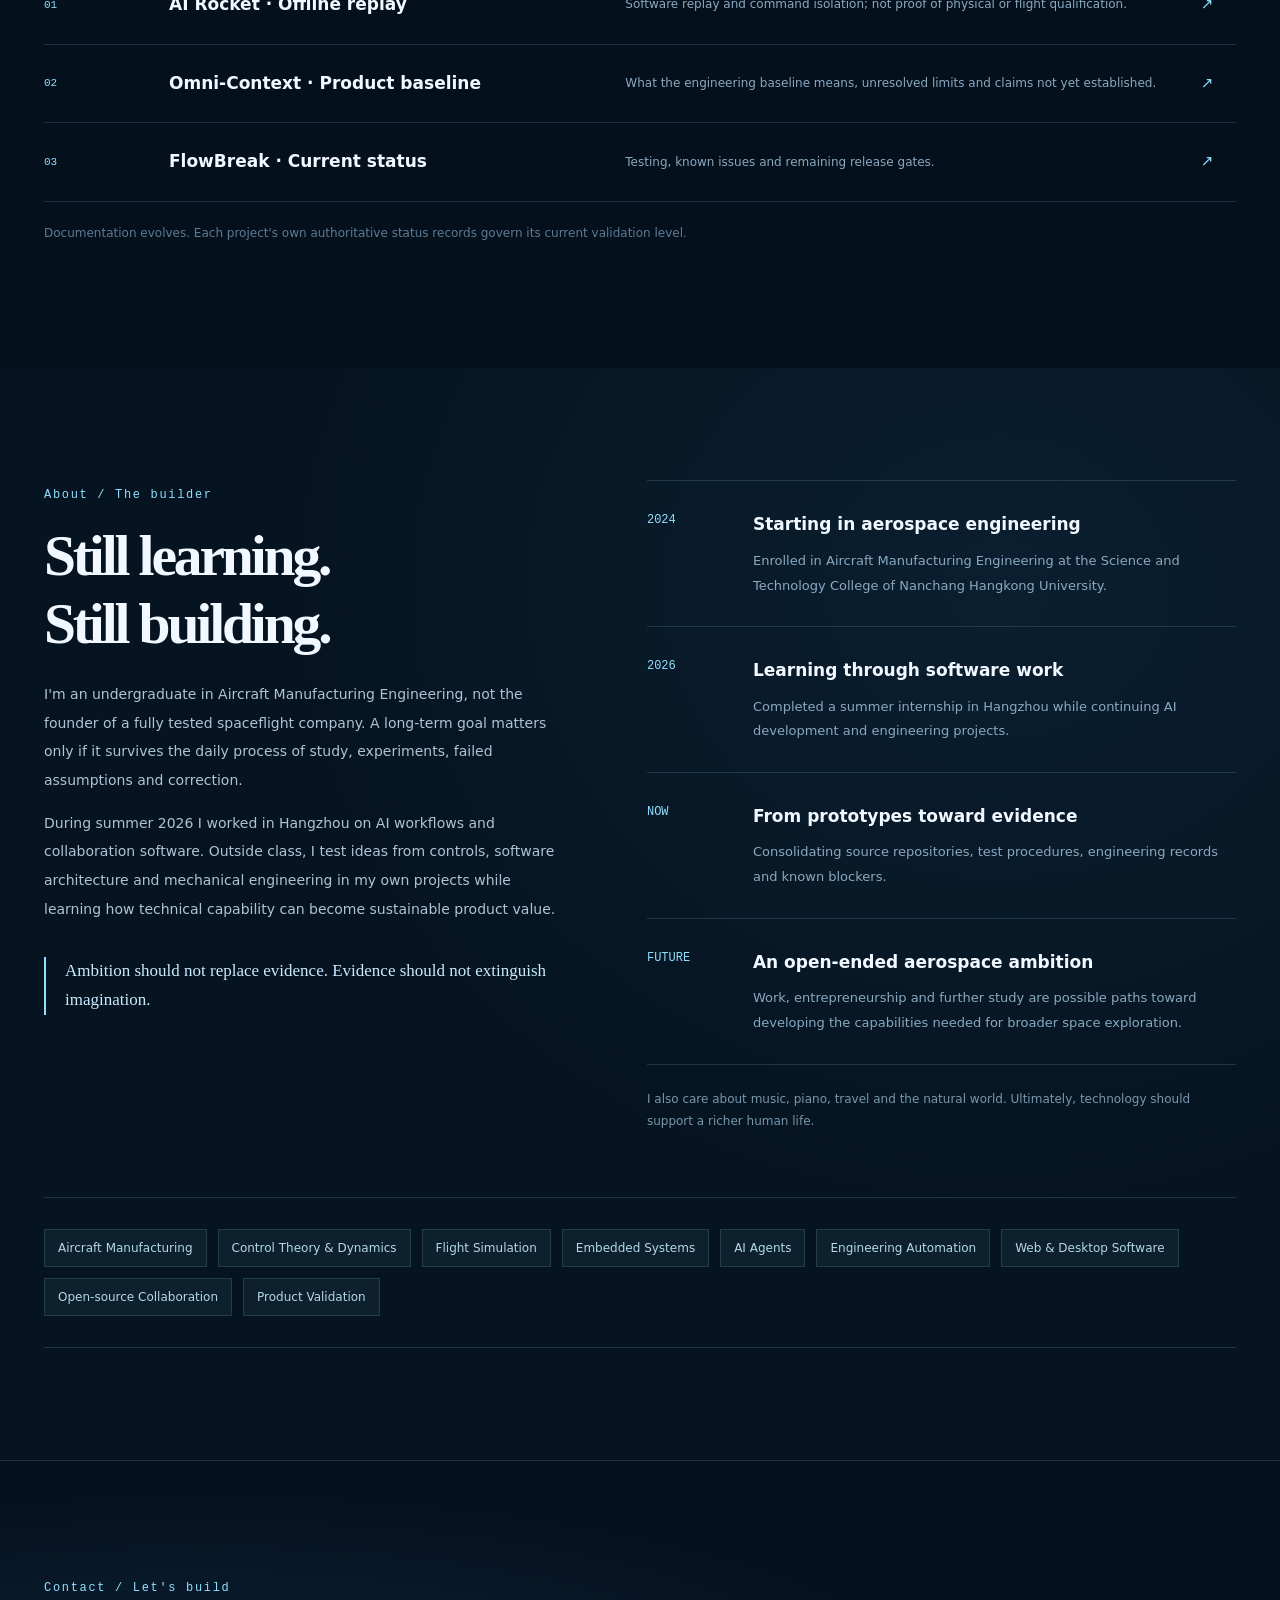
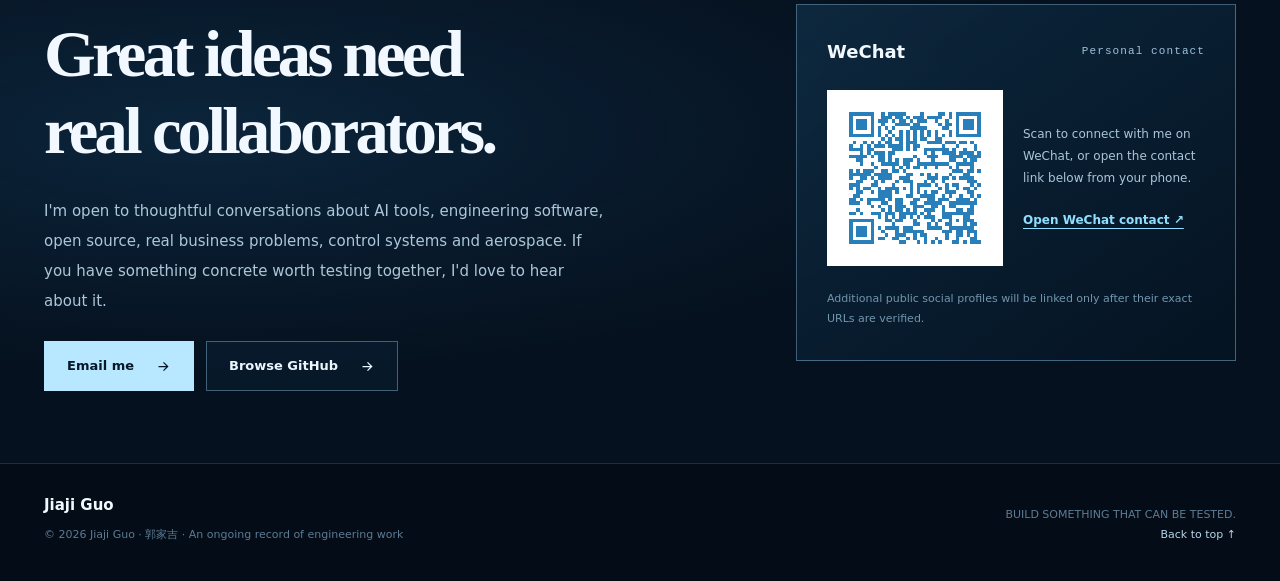
==== commit 4fd0f184: "feat(profile): launch cinematic en space-to-engineering portfolio" ====
--- a/en/index.html
+++ b/en/index.html
@@ -1,118 +1,101 @@
 <!doctype html>
 <html lang="en">
 <head>
-<meta charset="utf-8">
-<meta name="viewport" content="width=device-width, initial-scale=1">
-<meta name="theme-color" content="#070e1b">
-<meta name="description" content="Personal portfolio of Jiaji Guo, an aircraft manufacturing engineering undergraduate building AI agents, engineering tools, controls experiments, and a long-term path toward accessible space exploration.">
-<meta name="author" content="Jiaji Guo · 郭家吉">
-<meta property="og:type" content="website">
-<meta property="og:title" content="Jiaji Guo | AI Engineering, Aerospace &amp; Open Source">
-<meta property="og:description" content="Personal portfolio of Jiaji Guo, an aircraft manufacturing engineering undergraduate building AI agents, engineering tools, controls experiments, and a long-term path toward accessible space exploration.">
-<link rel="icon" type="image/svg+xml" href="../assets/favicon.svg">
-<link rel="stylesheet" href="../assets/site.css">
+<meta charset="utf-8"><meta name="viewport" content="width=device-width, initial-scale=1">
+<meta name="theme-color" content="#030b15"><meta name="author" content="郭家吉 · Jiaji Guo">
+<meta name="description" content="Jiaji Guo's bilingual engineering portfolio. Aircraft manufacturing undergraduate building AI agents, engineering software, flight-control experiments and a long-term path toward accessible space exploration.">
+<meta property="og:type" content="website"><meta property="og:title" content="Jiaji Guo — Aerospace, AI Engineering &amp; The Long Road to Space"><meta property="og:description" content="Jiaji Guo's bilingual engineering portfolio. Aircraft manufacturing undergraduate building AI agents, engineering software, flight-control experiments and a long-term path toward accessible space exploration.">
+<link rel="icon" href="../assets/favicon.svg" type="image/svg+xml">
+<link rel="stylesheet" href="../assets/stellar-site.css">
 <link rel="alternate" hreflang="zh-CN" href="../">
 <link rel="alternate" hreflang="en" href="./">
-<title>Jiaji Guo | AI Engineering, Aerospace &amp; Open Source</title>
+<link rel="alternate" hreflang="x-default" href="../">
+<title>Jiaji Guo — Aerospace, AI Engineering &amp; The Long Road to Space</title>
+<script src="../assets/stellar-site.js" defer></script>
 </head>
 <body>
-<a href="#main" class="skip">Skip to main content</a>
-<header class="site-header"><div class="wrap topbar">
-<a class="brand" href="#top" aria-label="Jiaji Guo homepage"><span class="brand-mark" aria-hidden="true">GJ</span><span><span class="brand-title">Jiaji Guo</span><span class="brand-sub">郭家吉 / INDEPENDENT BUILDER</span></span></a>
-<div class="nav-right"><nav class="navlinks" aria-label="Main navigation"><a href="#mission">Mission</a><a href="#work">Work</a><a href="#journey">Journey</a><a href="#contact">Connect</a></nav>
-<div class="language" aria-label="Choose language"><a href="../" lang="zh-CN"  title="中文">中</a><a href="./" lang="en" aria-current="page" title="English">EN</a></div></div>
+<div class="top-progress" aria-hidden="true"></div><a class="skip" href="#main">Skip to main content</a>
+<header class="nav-shell"><div class="container nav-bar">
+<a class="site-identity" href="#top"><span class="identity-symbol" aria-hidden="true">JG</span><span class="identity-copy"><strong>Jiaji Guo</strong><span>郭家吉 / ENGINEERING &amp; AI</span></span></a>
+<div class="nav-right"><nav class="nav-list" aria-label="Primary navigation"><a href="#mission">Mission</a><a href="#work">Featured work</a><a href="#path">The path</a><a href="#about">About</a><a href="#contact">Connect</a></nav><div class="language-switch" aria-label="Choose language"><a href="../" lang="zh-CN" >中</a><a href="./" lang="en" aria-current="page">EN</a></div><a class="nav-contact" href="#contact">Let's talk</a></div>
 </div></header>
 <main id="main">
-<div class="wrap" id="top">
-<section class="hero" aria-labelledby="hero-heading">
-<div class="hero-copy">
-<div class="status-line"><span class="status-dot" aria-hidden="true"></span>PERSONAL MISSION LOG · WORK IN PROGRESS</div>
-<h1 class="hero-title lang-en" id="hero-heading">Bring space closer.<br><span class="signature">Build from reality.</span></h1>
-<p class="hero-brief">I'm <strong>Jiaji Guo (郭家吉)</strong>, an undergraduate studying Aircraft Manufacturing Engineering and an independent builder working across AI, software and physical engineering. My long-term ambition is to help create a future in which <strong>ordinary people have a real opportunity to explore space.</strong></p>
-<div class="action-row"><a class="action primary" href="#work">Explore my work <span aria-hidden="true">&nbsp; ↗</span></a><a class="action outline" href="#contact">Let's connect</a></div>
-</div>
-<div class="hero-visual"><img class="orbit" src="../assets/mission-orbit.svg" width="620" height="600" alt="Original aerospace mission diagram showing Earth, orbital trajectories and a distant waypoint" fetchpriority="high">
-<div class="corner right mono">LONG-TERM MISSION<br>ENGINEERING IN PROGRESS</div>
-<div class="corner left mono">GJ / 2026<br>VISION → ENGINEERING</div></div>
+<section class="hero" id="top" aria-labelledby="hero-heading">
+ <div class="hero-visual"><img src="../assets/stellar-orbit.svg" alt="Original conceptual orbital illustration, not flight test data" width="1000" height="930" fetchpriority="high"></div>
+ <div class="container hero-inner"><div class="hero-copy">
+  <div class="hero-class mono"><i aria-hidden="true"></i>Independent builder / Aircraft manufacturing undergraduate</div>
+  <h1 id="hero-heading" class="en">Build toward<br><span class='softline'>the stars.</span></h1>
+  <p class="hero-lead">I'm <strong>Jiaji Guo (郭家吉)</strong>. I build AI products, engineering software, controls simulations and open-source projects while developing the skills required for aerospace. My long-term ambition is to help make <strong>space exploration accessible to more people.</strong></p>
+  <div class="hero-buttons"><a class="button button-main" href="#work">Explore my work <svg viewBox="0 0 18 18" fill="none" aria-hidden="true"><path d="M3 9h11M9 4l5 5-5 5" stroke="currentColor" stroke-width="1.5"/></svg></a><a class="button button-ghost" href="#mission">Read my mission</a></div>
+ </div><span class="hero-side-note mono">J.G. / ENGINEERING JOURNAL<br>VISUAL CONCEPT · 2026</span></div>
+ <div class="hero-bottom"><div class="container hero-bottom-grid"><div class="data-point"><small class="mono">Education</small><strong>Aircraft manufacturing engineering</strong></div><div class="data-point"><small class="mono">Current work</small><strong>AI · Software · Aerospace</strong></div><div class="data-point"><small class="mono">North star</small><strong>Broader access to space</strong></div><span class="scroll-indicator mono">Scroll to explore</span></div></div>
 </section>
-<div class="hero-bottom"><div class="inline-meta"><span>Background <strong>Aircraft Manufacturing</strong></span><span>Approach <strong>Build · Verify · Improve</strong></span><span>Status <strong>A work in progress</strong></span></div><span class="mono coordinate">41° / FUTURE-ORIENTED</span></div>
-<section class="section" id="mission" aria-labelledby="mission-heading">
-<div class="mission">
-<div class="mission-rail"><span class="overline">The long-term mission</span><p>Not a slogan. A goal that will take years of work.</p></div>
-<div><h2 id="mission-heading" class="mission-copy">I do not want to stop at being a developer who writes code, or at launching a single AI product. <em>My ultimate direction is to make participation in space exploration possible for more people.</em></h2><p class="mission-text">That ambition requires capital, teams, manufacturing, controls, safety, fundamental science and sustained engineering progress. I cannot deliver it today. My practical approach is to begin where I can contribute: build AI products that solve real problems, learn from commercial and user feedback, and steadily develop engineering capability that can be independently tested. The vision is ambitious; the evidence must remain honest.</p></div>
-</div>
-<div class="mission-path" aria-label="A practical long-term path">
-<div class="path-step"><span class="n mono">01</span><h3>Solve real problems with AI</h3><p>Start with genuine needs and real users; build tools that save time, reduce costs or prevent avoidable errors.</p></div>
-<div class="path-step"><span class="n mono">02</span><h3>Earn engineering credibility</h3><p>Connect software, controls, simulation, mechanical design and testing without confusing prototypes with qualification.</p></div>
-<div class="path-step"><span class="n mono">03</span><h3>Work toward accessible space</h3><p>Build skills, resources and relationships over time; keep the route flexible as evidence and opportunities evolve.</p></div>
-</div>
-</section>
-<section class="section" id="work" aria-labelledby="work-heading">
-<div class="section-heading work-head"><div><span class="overline">Selected work</span><h2 id="work-heading">Less hype.<br>More evidence.</h2></div><p>My work spans AI, software products and aerospace experiments. Public repositories provide an inspectable record; private projects are described at a high level only.</p></div>
-<article class="featured-work">
-<div class="featured-content"><span class="project-eyebrow">Aerospace / Experimental engineering</span><h3 class="project-title">AI Rocket · Project Ad Astra</h3><p>A software-and-hardware exploration of experimental rockets and EDF thrust-vector control, including flight-computer firmware, a ground station, dynamics simulations, telemetry and deterministic offline replay. It also anchors how I learn control theory through practical constraints.</p><a class="project-link" href="https://github.com/guo6x/AI-rocket" target="_blank" rel="noopener noreferrer">View public repository <span aria-hidden="true">↗</span></a></div>
-<div class="featured-aside"><div class="aside-word" aria-hidden="true">Ad<br>Astra.</div><div class="aside-desc"><span class="overline">CURRENT EVIDENCE</span><br>Offline software replay and tests have documented results. Physical-system and flight qualification are not complete. Historical CAD must not be treated as manufacturing approval.</div></div>
-</article>
-<div class="project-stack"><article class="project">
-<div class="top"><span class="project-eyebrow">AI / Evidence-aware agents</span><span class="mono project-index">02</span></div>
-<h3>Omni-Context</h3><p>Explores how long-lived AI agents validate evidence, link actions to decision context and reconsider decisions when real-world feedback differs.</p><span class="state">Active research; performance not formally established</span>
-<a class="project-link" href="https://github.com/guo6x/Omni-context" target="_blank" rel="noopener noreferrer">View public repository <span aria-hidden="true">↗</span></a>
-</article>
-<article class="project">
-<div class="top"><span class="project-eyebrow">Engineering software / Private R&amp;D</span><span class="mono project-index">03</span></div>
-<h3>AeroForge</h3><p>Explores AI-assisted mechanical engineering, from constraints and calculations to bounded execution and independent evaluation.</p><span class="state">Engineering prototype; capabilities still under test</span>
-<a class="project-link" href="#contact">Discuss collaboration <span aria-hidden="true">↗</span></a>
-</article>
-<article class="project">
-<div class="top"><span class="project-eyebrow">Digital wellbeing / Android</span><span class="mono project-index">04</span></div>
-<h3>FlowBreak</h3><p>A local-first tool for progressive interventions in prolonged short-video and social-app use, with user control at its core.</p><span class="state">MVP; preparing for release</span>
-<a class="project-link" href="https://github.com/guo6x/flowbreak" target="_blank" rel="noopener noreferrer">View public repository <span aria-hidden="true">↗</span></a>
-</article>
-<article class="project">
-<div class="top"><span class="project-eyebrow">AI production / Private R&amp;D</span><span class="mono project-index">05</span></div>
-<h3>LocalMiniDrama</h3><p>Experiments with structured scripts, storyboards, images and video-generation workflows to reduce repetitive work in short-form production.</p><span class="state">Experimental pipeline; quality remains iterative</span>
-<a class="project-link" href="#contact">Discuss collaboration <span aria-hidden="true">↗</span></a>
-</article>
-<article class="project">
-<div class="top"><span class="project-eyebrow">Edge computing / Protocols</span><span class="mono project-index">06</span></div>
-<h3>AEP Standard</h3><p>Investigates a lightweight, constrained protocol connecting AI systems to inexpensive embedded devices.</p><span class="state">Exploratory draft; not an industry standard</span>
-<a class="project-link" href="https://github.com/guo6x/AEP-Standard" target="_blank" rel="noopener noreferrer">View public repository <span aria-hidden="true">↗</span></a>
-</article>
-<article class="project">
-<div class="top"><span class="project-eyebrow">Open-source client / Android</span><span class="mono project-index">07</span></div>
-<h3>DeltaStream</h3><p>An adaptation of Moonlight Android (GPLv3), exploring low-latency PC streaming and tablet-friendly touch controls.</p><span class="state">Development project; based on upstream open source</span>
-<a class="project-link" href="https://github.com/guo6x/DeltaStream" target="_blank" rel="noopener noreferrer">View public repository <span aria-hidden="true">↗</span></a>
-</article></div>
-<div class="lab-line"><article class="lab-card"><h3>Flight controls &amp; simulation</h3><p>Learning how to move from control laws and offline replay toward bench evidence—without equating running code with a safe physical system.</p></article><article class="lab-card"><h3>DeepSeek Harness · dsh-pilot</h3><p>Giving agents inspectable browser actions through structured DOM snapshots, reference-based interactions, isolated sessions and a human-observable cockpit. <a href="https://github.com/guo6x/dsh-pilot" target="_blank" rel="noopener noreferrer">View plugin repository ↗</a></p></article></div>
-<div class="evidence-hub" aria-labelledby="evidence-heading"><div class="evidence-heading"><span class="overline">VERIFY THE WORK</span><h3 id="evidence-heading">Inspect the evidence, not the slogans.</h3><p>A few public engineering records, including limits and unresolved questions.</p></div><div class="evidence-grid"><a class="evidence-item" href="https://github.com/guo6x/AI-rocket/blob/main/docs/SYSTEM_V1_OFFLINE_REPLAY_RUNBOOK.md" target="_blank" rel="noopener noreferrer"><span class="mono">01 / SOFTWARE</span><strong>AI Rocket · Offline replay runbook</strong><small>Documented offline software replay; not evidence of flight qualification.</small><span class="evidence-arrow" aria-hidden="true">↗</span></a>
-<a class="evidence-item" href="https://github.com/guo6x/Omni-context/blob/main/docs/PRODUCT-BASELINE.md" target="_blank" rel="noopener noreferrer"><span class="mono">02 / BASELINE</span><strong>Omni-Context · Product baseline</strong><small>Published baseline identity, known limits and unproven claims.</small><span class="evidence-arrow" aria-hidden="true">↗</span></a>
-<a class="evidence-item" href="https://github.com/guo6x/flowbreak/blob/master/docs/CURRENT_STATUS.md" target="_blank" rel="noopener noreferrer"><span class="mono">03 / RELEASE</span><strong>FlowBreak · Current status</strong><small>Current testing, outstanding issues and release readiness.</small><span class="evidence-arrow" aria-hidden="true">↗</span></a></div></div>
-<p class="project-footnote">Status labels are deliberately conservative. Consult each repository for test scope, known issues and evidence. A passing software test is not a safety claim about hardware. <a href="https://github.com/guo6x?tab=repositories" target="_blank" rel="noopener noreferrer">More public repositories ↗</a></p>
-</section>
-<section class="section" id="journey" aria-labelledby="journey-heading">
-<div class="bio-layout">
-<div class="bio-intro"><span class="overline">Background &amp; motivation</span><h2 id="journey-heading">Who I am.<br>Why I build.</h2><p>I began my undergraduate studies in Aircraft Manufacturing Engineering in 2024. Alongside university, I build open-source software and hands-on experiments to bridge the gap between coursework and real-world engineering.</p><p>What excites me is not a stack of technical buzzwords, but whether technology can change something for the better. The next chapter may involve a startup, an engineering team or further study; the route remains open while the north star stays the same.</p><p>Outside engineering, I hope to make my own music, improve at piano and spend time traveling and exploring nature. I want a life that is curious in more than one direction.</p></div>
-<div class="timeline"><div class="timeline-row"><div class="timeline-time">2024 —</div><div><h3>Starting in engineering</h3><p>Began undergraduate study in Aircraft Manufacturing Engineering at the Science and Technology College of Nanchang Hangkong University.</p></div></div>
-<div class="timeline-row"><div class="timeline-time">2026</div><div><h3>Software work &amp; internship</h3><p>Completed a summer internship in Hangzhou involving AI workflows and collaboration software, while continuing independent projects.</p></div></div>
-<div class="timeline-row"><div class="timeline-time">Now</div><div><h3>Building an evidence trail</h3><p>Developing AI agents, engineering tools, controls simulations and product experiments—prioritizing real outcomes over feature counts.</p></div></div>
-<div class="timeline-row"><div class="timeline-time">Long term</div><div><h3>Toward space exploration</h3><p>Gradually develop the capabilities, teams and resources needed to find credible pathways for broader participation in space.</p></div></div></div>
-</div>
-<div class="principle-banner"><strong>Build. Test. Learn. Repeat.</strong><p>Make it real. Verify the result. Correct what fails. Keep going. Engineering integrity matters more than a perfect narrative.</p></div>
-</section>
-<section class="section" id="contact" aria-labelledby="contact-heading">
-<div class="contact-layout">
-<div class="contact-main"><span class="overline">Contact &amp; collaboration</span><h2 id="contact-heading">If you believe<br>technology should work in reality.</h2><p>I'm open to conversations about open source, AI automation, engineering software, research and aerospace. I especially welcome people with real problems and a willingness to test solutions together. Connect via WeChat, email or GitHub.</p>
-<div class="contact-links"><a href="mailto:15015091629@163.com">Email me ↗</a><a href="https://github.com/guo6x" target="_blank" rel="noopener noreferrer">My GitHub profile ↗</a></div>
-<p style="margin-top:20px;font-size:12px" class="muted">15015091629@163.com</p>
-</div>
-<div class="contact-qr">
-<a class="qr-frame" href="https://u.wechat.com/ENzA9MDYw4TcaK3T-xYNANU?s=4" target="_blank" rel="noopener noreferrer" aria-label="Open Jiaji Guo's WeChat contact link"><img class="qr-image" src="../assets/wechat-qr.svg" alt="Scan to add Jiaji Guo on WeChat" width="190" height="190" loading="lazy" decoding="async"></a>
-<div class="qr-caption"><h3>WeChat</h3><p>Scan this code to connect with me on WeChat, or open the contact link directly on your phone.</p><a class="wechat-link" href="https://u.wechat.com/ENzA9MDYw4TcaK3T-xYNANU?s=4" target="_blank" rel="noopener noreferrer">Open WeChat contact ↗</a><p class="qr-hint">If the browser cannot open WeChat, save the QR code and scan it in the app.</p></div></div>
-</div>
-<p class="project-footnote">Additional social accounts will be linked once their exact public URLs are confirmed.</p>
-</section>
-</div>
+<section id="mission" class="section essay-section" aria-labelledby="mission-heading"><div class="container">
+<div class="section-intro"><div class="section-kicker eyebrow">North star / Long-term mission</div><div><h2 id="mission-heading" class="en">Aim far.<br>Stay grounded.</h2><p>Aerospace is not a concept render or a polished demo. It requires capital, industrial collaboration, test evidence, safety boundaries and sustained work. For now, I begin with concrete needs: AI products that can actually save users time or money, followed by progressively deeper work in robotics, engineering systems and aerospace.</p></div></div>
+<p class="statement en">I want to build more than another AI app. Over time, I hope to connect <mark>intelligence, computation, controls and manufacturing</mark> into engineering capabilities that work in the real world.</p>
+<div class="mission-markers"><div class="mission-marker"><span class="index mono">01 / DISCOVER</span><h3>Find real problems</h3><p>Look for repetitive work, avoidable costs and errors that matter to actual users.</p></div><div class="mission-marker"><span class="index mono">02 / BUILD</span><h3>Build verifiable tools</h3><p>Make software deliverable, testable and responsive to real feedback.</p></div><div class="mission-marker"><span class="index mono">03 / LEARN</span><h3>Develop the engineering base</h3><p>Keep studying controls, manufacturing, simulation, embedded systems and integration.</p></div></div>
+</div></section>
+<section id="work" class="section work-section" aria-labelledby="work-heading"><div class="container">
+<div class="section-intro"><div class="section-kicker eyebrow">Selected engineering / What I'm building</div><div><h2 id="work-heading" class="en">Show the work.<br>Not just the ambition.</h2><p>Every project includes an honest status statement. These are active engineering efforts, not implied aircraft certifications, fully validated physical systems or mature commercial products.</p></div></div>
+<article class="exhibit ">
+ <div class="exhibit-art"><img src="../assets/project-rocket.svg" alt="Abstract technical illustration of AI Rocket · Ad Astra; not physical verification" width="760" height="560" loading="lazy"><span class="art-number mono">FIELD / 01 / CONCEPT VISUAL</span></div>
+ <div class="exhibit-info"><span class="exhibit-kind mono">Aerospace engineering / Flight controls</span><h3>AI Rocket · Ad Astra</h3><p>An experimental software–hardware exploration of small rockets and EDF thrust-vector control: STM32 firmware, telemetry, a Python ground station, aerodynamic and dynamics simulations, and deterministic offline replay. The objective is to build repeatable engineering evidence, not claim a launch that has not happened.</p><div class="project-meta"><span>STM32 / Python</span><span>Control &amp; Simulation</span><span>Ground Station</span></div><div class="state-line">Evidence level: offline software tests. Physical-system, manufacturing and flight qualification remain incomplete.</div><div class="project-actions"><a href="https://github.com/guo6x/AI-rocket" target="_blank" rel="noopener noreferrer">View repository ↗</a><a href="https://github.com/guo6x/AI-rocket/blob/main/docs/SYSTEM_V1_OFFLINE_REPLAY_RUNBOOK.md" target="_blank" rel="noopener noreferrer">Inspect evidence ↗</a></div></div></article>
+<article class="exhibit is-reversed">
+ <div class="exhibit-art"><img src="../assets/project-agent.svg" alt="Abstract technical illustration of Omni-Context; not physical verification" width="760" height="560" loading="lazy"><span class="art-number mono">SYSTEM / 02 / CONCEPT VISUAL</span></div>
+ <div class="exhibit-info"><span class="exhibit-kind mono">Evidence-aware AI / Long-lived agents</span><h3>Omni-Context</h3><p>Research and engineering around evidence qualification, memory validity and decision lineage for long-running AI agents. The critical question: how do we distinguish a successful tool call from an outcome that actually occurred, and how does the agent revise a prior decision?</p><div class="project-meta"><span>Agent Memory</span><span>Evidence Qualification</span><span>Traceability</span></div><div class="state-line">Evidence level: active research engineering baseline; no claim of formal performance proof or frozen product.</div><div class="project-actions"><a href="https://github.com/guo6x/Omni-context" target="_blank" rel="noopener noreferrer">View repository ↗</a><a href="https://github.com/guo6x/Omni-context/blob/main/docs/PRODUCT-BASELINE.md" target="_blank" rel="noopener noreferrer">Inspect evidence ↗</a></div></div></article>
+<article class="exhibit ">
+ <div class="exhibit-art"><img src="../assets/project-cad.svg" alt="Abstract technical illustration of AeroForge; not physical verification" width="760" height="560" loading="lazy"><span class="art-number mono">TOOLCHAIN / 03 / CONCEPT VISUAL</span></div>
+ <div class="exhibit-info"><span class="exhibit-kind mono">Engineering toolchain / AI-assisted design</span><h3>AeroForge</h3><p>Exploring how AI can assist real mechanical engineering rather than merely generating plausible-looking geometry. Areas include design constraints, calculations, CAD/CAE workflows, bounded execution, iteration and independent acceptance checks.</p><div class="project-meta"><span>CAD / CAE</span><span>Bounded Agents</span><span>Independent Evaluation</span></div><div class="state-line">Evidence level: private engineering prototype; mature end-to-end autonomous design has not been demonstrated.</div><div class="project-actions"><a href="#contact">Discuss this work ↗</a></div></div></article>
+<div class="project-grid-head"><h3>More things in progress</h3><div class="filters" role="group" aria-label="Filter projects by discipline"><button type="button" class="filter" data-filter="all" aria-pressed="true">All</button><button type="button" class="filter" data-filter="ai" aria-pressed="false">AI &amp; software</button><button type="button" class="filter" data-filter="product" aria-pressed="false">Products</button><button type="button" class="filter" data-filter="engineering" aria-pressed="false">Engineering</button></div></div>
+<p id="filter-result" class="visually-hidden" role="status" aria-live="polite">6 projects shown</p>
+<div class="projects-grid"><article class="mini-project" data-category="ai engineering">
+<div class="mini-icon" aria-hidden="true">✦</div><span class="mini-kind mono">AI automation / Open-source plugin</span><h4>dsh-pilot</h4><p>Observable browser automation for DeepSeek Harness, using DOM snapshots, reference-based actions, isolated sessions and a human-visible cockpit.</p><p class="micro" style="margin-top:auto">Public repository · ongoing development</p>
+<a class="mini-link" href="https://github.com/guo6x/dsh-pilot" target="_blank" rel="noopener noreferrer">Open repository ↗</a></article>
+<article class="mini-project" data-category="product">
+<div class="mini-icon" aria-hidden="true">⌁</div><span class="mini-kind mono">Digital wellbeing / Android</span><h4>FlowBreak</h4><p>A local-first approach to reducing prolonged short-video and social app use, with progressive reminders and optional blocking.</p><p class="micro" style="margin-top:auto">MVP · preparing for release</p>
+<a class="mini-link" href="https://github.com/guo6x/flowbreak" target="_blank" rel="noopener noreferrer">Open repository ↗</a></article>
+<article class="mini-project" data-category="ai product">
+<div class="mini-icon" aria-hidden="true">▧</div><span class="mini-kind mono">AI media production / Workflow</span><h4>LocalMiniDrama</h4><p>Structured scripts, storyboards, image keyframes and video generation experiments aimed at reducing repetitive work and improving shot continuity.</p><p class="micro" style="margin-top:auto">Private experimental pipeline · quality is iterative</p>
+<a class="mini-link" href="#contact">Ask about this project ↗</a></article>
+<article class="mini-project" data-category="ai engineering">
+<div class="mini-icon" aria-hidden="true">⌬</div><span class="mini-kind mono">Embedded AI / Protocol</span><h4>AEP Standard</h4><p>A lightweight, constrained physical execution interface between AI tools and inexpensive microcontrollers.</p><p class="micro" style="margin-top:auto">Public exploratory draft · not an industry standard</p>
+<a class="mini-link" href="https://github.com/guo6x/AEP-Standard" target="_blank" rel="noopener noreferrer">Open repository ↗</a></article>
+<article class="mini-project" data-category="product">
+<div class="mini-icon" aria-hidden="true">⌁</div><span class="mini-kind mono">Streaming / Android</span><h4>DeltaStream</h4><p>A derivative of Moonlight Android (GPLv3), exploring tablet-friendly controls for low-latency PC streaming.</p><p class="micro" style="margin-top:auto">Open-source adaptation · in development</p>
+<a class="mini-link" href="https://github.com/guo6x/DeltaStream" target="_blank" rel="noopener noreferrer">Open repository ↗</a></article>
+<article class="mini-project" data-category="ai product">
+<div class="mini-icon" aria-hidden="true">◇</div><span class="mini-kind mono">AI coding environment</span><h4>Hone</h4><p>An experimental multi-model coding environment connecting CLI tools, a desktop workspace, a background gateway and mobile workflows.</p><p class="micro" style="margin-top:auto">Alpha · development and testing</p>
+<a class="mini-link" href="https://github.com/guo6x/Hone" target="_blank" rel="noopener noreferrer">Open repository ↗</a></article></div><p class="case-note">Public project repositories and authoritative status documents take precedence over these summaries. The technical illustrations are concept art, not hardware-test photos.</p>
+</div></section>
+<section id="path" class="section trajectory" aria-labelledby="path-heading"><div class="container">
+<div class="section-intro"><div class="section-kicker eyebrow">From practical AI to aerospace / The path</div><div><h2 id="path-heading" class="en">One direction.<br>Many possible routes.</h2><p>I don't already run an aerospace company, and I don't assume there is one predetermined business model. Building commercially useful AI products before moving into deeper physical engineering is the most practical path I can work on today.</p></div></div>
+<div class="pathline"><article class="path-step"><span class="time mono">NOW</span><h3>Validate value with AI</h3><p>Find substantial user pain points and test whether tools save time, money or errors.</p></article>
+<article class="path-step"><span class="time mono">BUILD</span><h3>Reliable engineering systems</h3><p>Connect software, controls, mechanical design and testing while documenting failed assumptions and limitations.</p></article>
+<article class="path-step"><span class="time mono">EXPAND</span><h3>Teams, resources, partners</h3><p>Seek practical collaborations and engineering applications rather than simply accumulating more projects.</p></article>
+<article class="path-step"><span class="time mono">NORTH STAR</span><h3>Broader space exploration</h3><p>As capabilities and resources mature, explore credible ways to contribute to the aerospace industry.</p></article></div><p class="path-warning">This is an evolving strategy, not a set of completed milestones or a funding/timeline promise.</p>
+</div></section>
+<section id="evidence" class="section proof-section" aria-labelledby="proof-heading"><div class="container">
+<div class="section-intro"><div class="section-kicker eyebrow">Engineering evidence / Open records</div><div><h2 id="proof-heading" class="en">Inspect the evidence.<br>Not just the claims.</h2><p>Engineering credibility comes from reproducible records, clear limits and knowing what has not been demonstrated. These public documents are a starting point.</p></div></div>
+<div class="proof-list"><a class="proof-item" href="https://github.com/guo6x/AI-rocket/blob/main/docs/SYSTEM_V1_OFFLINE_REPLAY_RUNBOOK.md" target="_blank" rel="noopener noreferrer"><span class="proof-id mono">01</span><h3>AI Rocket · Offline replay</h3><p>Software replay and command isolation; not proof of physical or flight qualification.</p><span class="proof-arrow" aria-hidden="true">↗</span></a>
+<a class="proof-item" href="https://github.com/guo6x/Omni-context/blob/main/docs/PRODUCT-BASELINE.md" target="_blank" rel="noopener noreferrer"><span class="proof-id mono">02</span><h3>Omni-Context · Product baseline</h3><p>What the engineering baseline means, unresolved limits and claims not yet established.</p><span class="proof-arrow" aria-hidden="true">↗</span></a>
+<a class="proof-item" href="https://github.com/guo6x/flowbreak/blob/master/docs/CURRENT_STATUS.md" target="_blank" rel="noopener noreferrer"><span class="proof-id mono">03</span><h3>FlowBreak · Current status</h3><p>Testing, known issues and remaining release gates.</p><span class="proof-arrow" aria-hidden="true">↗</span></a></div><p class="proof-note">Documentation evolves. Each project's own authoritative status records govern its current validation level.</p>
+</div></section>
+<section id="about" class="section about-section" aria-labelledby="about-heading"><div class="container">
+<div class="about-layout"><div class="about-lead"><span class="eyebrow">About / The builder</span><h2 id="about-heading" class="en">Still learning.<br>Still building.</h2><p>I'm an undergraduate in Aircraft Manufacturing Engineering, not the founder of a fully tested spaceflight company. A long-term goal matters only if it survives the daily process of study, experiments, failed assumptions and correction.</p><p>During summer 2026 I worked in Hangzhou on AI workflows and collaboration software. Outside class, I test ideas from controls, software architecture and mechanical engineering in my own projects while learning how technical capability can become sustainable product value.</p><div class="about-quote">Ambition should not replace evidence. Evidence should not extinguish imagination.</div></div>
+<div class="about-list"><article class="about-item"><span class="when mono">2024</span><div><h3>Starting in aerospace engineering</h3><p>Enrolled in Aircraft Manufacturing Engineering at the Science and Technology College of Nanchang Hangkong University.</p></div></article>
+<article class="about-item"><span class="when mono">2026</span><div><h3>Learning through software work</h3><p>Completed a summer internship in Hangzhou while continuing AI development and engineering projects.</p></div></article>
+<article class="about-item"><span class="when mono">NOW</span><div><h3>From prototypes toward evidence</h3><p>Consolidating source repositories, test procedures, engineering records and known blockers.</p></div></article>
+<article class="about-item"><span class="when mono">FUTURE</span><div><h3>An open-ended aerospace ambition</h3><p>Work, entrepreneurship and further study are possible paths toward developing the capabilities needed for broader space exploration.</p></div></article><p class="case-note">I also care about music, piano, travel and the natural world. Ultimately, technology should support a richer human life.</p></div></div>
+<div class="skills-strip" aria-label="Areas of study and practice"><span>Aircraft Manufacturing</span><span>Control Theory &amp; Dynamics</span><span>Flight Simulation</span><span>Embedded Systems</span><span>AI Agents</span><span>Engineering Automation</span><span>Web &amp; Desktop Software</span><span>Open-source Collaboration</span><span>Product Validation</span></div>
+</div></section>
+<section id="contact" class="contact-section" aria-labelledby="contact-heading"><div class="container">
+<div class="contact-layout"><div class="contact-lead"><span class="eyebrow">Contact / Let's build</span><h2 id="contact-heading" class="en">Great ideas need<br>real collaborators.</h2><p>I'm open to thoughtful conversations about AI tools, engineering software, open source, real business problems, control systems and aerospace. If you have something concrete worth testing together, I'd love to hear about it.</p>
+<div class="contact-actions"><a class="button button-main" href="mailto:15015091629@163.com">Email me <svg viewBox="0 0 18 18" fill="none" aria-hidden="true"><path d="M3 9h11M9 4l5 5-5 5" stroke="currentColor" stroke-width="1.5"/></svg></a><a class="button button-ghost" href="https://github.com/guo6x" target="_blank" rel="noopener noreferrer">Browse GitHub <svg viewBox="0 0 18 18" fill="none" aria-hidden="true"><path d="M3 9h11M9 4l5 5-5 5" stroke="currentColor" stroke-width="1.5"/></svg></a></div></div>
+<aside class="contact-wechat"><div class="wechat-row"><h3>WeChat</h3><span class="micro">Personal contact</span></div><div class="qr-block">
+<a class="qr-click" href="https://u.wechat.com/ENzA9MDYw4TcaK3T-xYNANU?s=4" target="_blank" rel="noopener noreferrer" aria-label="Open Jiaji Guo's WeChat contact"><img src="../assets/wechat-qr.svg" alt="Jiaji Guo's verified personal WeChat QR code" width="160" height="160" loading="lazy"></a>
+<div class="qr-description"><p>Scan to connect with me on WeChat, or open the contact link below from your phone.</p><a href="https://u.wechat.com/ENzA9MDYw4TcaK3T-xYNANU?s=4" target="_blank" rel="noopener noreferrer">Open WeChat contact ↗</a></div>
+</div><p class="social-soon">Additional public social profiles will be linked only after their exact URLs are verified.</p></aside></div>
+</div></section>
 </main>
-<footer class="site-footer"><div class="wrap footer-content"><p>© 2026 郭家吉 / Jiaji Guo<br>Personal engineering log · Accountable for evidence, curious about the unknown</p><p>Updated: November 2026</p></div></footer>
-</body>
-</html>+<footer><div class="container footer-layout"><div class="footer-identity">Jiaji Guo<span>© 2026 Jiaji Guo · 郭家吉 · An ongoing record of engineering work</span></div><div class="footer-right"><div>BUILD SOMETHING THAT CAN BE TESTED.</div><a href="#top">Back to top ↑</a></div></div></footer>
+</body></html>
--- a/assets/stellar-site.css
+++ b/assets/stellar-site.css
@@ -0,0 +1,289 @@
+
+@charset "UTF-8";
+:root{
+  color-scheme:dark;
+  --night:#030b15;--abyss:#071425;--mid:#0b2137;--panel:#0d263e;
+  --white:#f2f8ff;--ice:#b9d3e9;--mist:#8aa9c1;--soft:#5d7b94;
+  --cyan:#91dfff;--light:#e0f5ff;--signal:#64bded;--amber:#e2c997;
+  --stroke:rgba(135,185,217,.19);--stroke-strong:rgba(157,212,244,.39);
+  --content:1232px;
+  --sans:"Avenir Next","Noto Sans SC","Source Han Sans SC","PingFang SC","Microsoft YaHei",system-ui,sans-serif;
+  --display:"Noto Serif SC","Source Han Serif SC","Songti SC",Georgia,serif
+}
+*,*::before,*::after{box-sizing:border-box}
+html{scroll-behavior:smooth;scroll-padding-top:90px}
+body{margin:0;min-width:320px;background:var(--night);color:var(--white);font-family:var(--sans);font-size:15px;line-height:1.85;-webkit-font-smoothing:antialiased;text-rendering:optimizeLegibility}
+body::after{content:"";position:fixed;inset:0;z-index:99;pointer-events:none;opacity:.06;background-image:url("data:image/svg+xml,%3Csvg viewBox='0 0 180 180' xmlns='http://www.w3.org/2000/svg'%3E%3Cfilter id='n'%3E%3CfeTurbulence type='fractalNoise' baseFrequency='.75' numOctaves='3' stitchTiles='stitch'/%3E%3C/filter%3E%3Crect width='180' height='180' filter='url(%23n)' opacity='.24'/%3E%3C/svg%3E")}
+a{color:inherit;text-decoration:none}a:hover{color:var(--cyan)}
+a:focus-visible,button:focus-visible{outline:2px solid var(--cyan);outline-offset:4px}
+button{font:inherit}img,svg{max-width:100%}img{display:block}
+::selection{background:#72c4eb;color:#071525}
+.container{width:min(var(--content),calc(100% - 88px));margin:0 auto}
+.visually-hidden{position:absolute;width:1px;height:1px;padding:0;margin:-1px;overflow:hidden;clip:rect(0,0,0,0);white-space:nowrap;border:0}
+.skip{position:absolute;top:-80px;left:20px;z-index:500;background:var(--cyan);color:#04101b;padding:9px 18px}.skip:focus{top:15px}
+.mono,.eyebrow,.micro,.status-label{font-family:Consolas,"Cascadia Mono",ui-monospace,monospace}
+.micro{font-size:11px;letter-spacing:.1em;color:var(--mist)}
+.eyebrow{font-size:12px;letter-spacing:.14em;color:var(--cyan)}
+.top-progress{position:fixed;z-index:100;top:0;left:0;height:2px;width:100%;background:linear-gradient(90deg,#68bbef,#c5edff);transform:scaleX(0);transform-origin:left;pointer-events:none}
+.nav-shell{position:sticky;top:0;z-index:80;background:rgba(4,12,23,.88);border-bottom:1px solid rgba(124,167,197,.15);backdrop-filter:blur(20px);-webkit-backdrop-filter:blur(20px)}
+.nav-bar{min-height:80px;display:flex;justify-content:space-between;align-items:center;gap:24px}
+.site-identity{display:flex;align-items:center;gap:14px;min-width:0}
+.identity-symbol{height:43px;width:43px;border:1px solid rgba(159,216,249,.58);display:grid;place-items:center;flex-shrink:0;color:#e2f7ff;font-weight:700;letter-spacing:-.085em;font-family:Georgia,serif;font-size:19px;position:relative}
+.identity-symbol::after{content:"";height:7px;width:7px;border-radius:50%;background:var(--cyan);position:absolute;right:-4px;top:-4px;box-shadow:0 0 15px rgba(99,208,255,.9)}
+.identity-copy{display:flex;flex-direction:column;line-height:1.45;min-width:0}
+.identity-copy strong{font-size:14px;letter-spacing:.035em}
+.identity-copy span{color:var(--soft);font-size:10px;letter-spacing:.075em}
+.nav-right{display:flex;align-items:center;gap:32px}
+.nav-list{display:flex;align-items:center;gap:30px}
+.nav-list a{font-size:12px;font-weight:600;color:#b4c8d8;white-space:nowrap;transition:color .2s}
+.nav-list a:hover,.nav-list a[aria-current="location"]{color:var(--white)}
+.language-switch{display:inline-flex;border:1px solid var(--stroke-strong);padding:2px}
+.language-switch a{font-size:11px;font-family:Consolas,monospace;padding:6px 10px;color:var(--mist);line-height:1.4}
+.language-switch a[aria-current="page"]{background:var(--light);color:#071b2a;font-weight:800}
+.nav-contact{border:1px solid rgba(164,208,241,.47);font-size:12px;font-weight:700;padding:8px 16px;white-space:nowrap}
+.nav-contact:hover{background:#d1efff;color:#081628}
+.hero{position:relative;overflow:hidden;isolation:isolate;min-height:min(880px,calc(100svh - 80px));background:radial-gradient(circle at 72% 50%,#112d4d 0,#071728 38%,#040c18 75%);border-bottom:1px solid var(--stroke);display:flex;align-items:center}
+.hero::before{content:"";position:absolute;inset:0;z-index:-1;background-image:linear-gradient(rgba(124,183,214,.035) 1px,transparent 1px),linear-gradient(90deg,rgba(124,183,214,.035) 1px,transparent 1px);background-size:74px 74px;mask-image:linear-gradient(90deg,transparent,#000 50%,transparent)}
+.hero-inner{position:relative;min-height:700px;display:flex;align-items:center;justify-content:space-between;padding:90px 0 115px}
+.hero-copy{position:relative;z-index:2;width:57%;padding-top:28px}
+.hero-class{display:flex;align-items:center;gap:14px;font-size:11px;color:#b7d3e9;letter-spacing:.13em;margin-bottom:32px}
+.hero-class i{display:inline-block;height:7px;width:7px;border-radius:50%;background:#a7e8ff;box-shadow:0 0 0 5px rgba(96,181,228,.1),0 0 26px #4ba6da;flex:none}
+.hero h1{font-family:var(--display);font-size:clamp(4rem,7.25vw,7.35rem);font-weight:750;line-height:1.22;letter-spacing:-.065em;margin:0 0 33px;text-wrap:balance}
+.hero h1 .single{white-space:nowrap}
+.hero h1 .softline{color:var(--cyan)}
+.hero h1.en{font-family:Georgia,"Times New Roman",serif;letter-spacing:-.075em;font-size:clamp(4.45rem,8.2vw,8.7rem);line-height:1.03}
+.hero h1.en .softline{font-style:italic;font-weight:400}
+.hero-lead{max-width:575px;color:#bad0e0;font-size:16px;line-height:2.1;margin:0}
+.hero-lead strong{color:#f3faff;font-weight:650}
+.hero-buttons{display:flex;gap:12px;flex-wrap:wrap;margin-top:36px}
+.button{min-height:50px;display:inline-flex;justify-content:center;align-items:center;gap:22px;padding:10px 22px;border:1px solid var(--stroke-strong);font-size:13px;font-weight:750;transition:background .18s,border-color .18s,color .18s,transform .18s}
+.button svg{width:15px;height:15px}
+.button-main{background:#b7e8ff;color:#081827;border-color:#b7e8ff}
+.button-main:hover{background:white;color:#081827;transform:translateY(-2px)}
+.button-ghost{color:#ecf6ff;background:rgba(14,38,60,.35)}
+.button-ghost:hover{background:rgba(66,134,175,.22);border-color:#b5e7ff;color:white}
+.hero-visual{position:absolute;z-index:1;right:calc((var(--content) - 100vw)/2 - 60px);top:-54px;height:calc(100% + 108px);width:min(950px,69vw);display:flex;align-items:center;justify-content:center;pointer-events:none}
+.hero-visual img{height:auto;width:100%;max-width:none;filter:drop-shadow(0 0 75px rgba(41,126,208,.18));opacity:.92;animation:orbit-appear 1.5s cubic-bezier(.21,.67,.12,1) both}
+.hero-visual::after{content:"";position:absolute;inset:0;background:linear-gradient(90deg,#05101f 0%,rgba(5,16,31,.03) 35%,transparent 70%)}
+.hero-side-note{position:absolute;right:30px;bottom:125px;font-size:10px;letter-spacing:.12em;line-height:1.8;color:#9ec6df;text-align:right}
+.hero-bottom{position:absolute;bottom:0;left:0;right:0;border-top:1px solid var(--stroke);background:rgba(3,11,21,.54);z-index:3}
+.hero-bottom-grid{display:grid;grid-template-columns:1fr 1fr 1fr auto;gap:25px;min-height:86px;align-items:center}
+.hero-bottom-grid .data-point{display:flex;flex-direction:column;gap:4px}
+.hero-bottom-grid .data-point small{color:var(--soft);font-size:10px;letter-spacing:.09em}
+.hero-bottom-grid .data-point strong{font-size:12px;font-weight:650;color:#d4e7f5}
+.scroll-indicator{display:flex;align-items:center;gap:11px;font-size:11px;color:#83a4bb}
+.scroll-indicator::before{content:"";width:1px;height:25px;background:#97cce7}
+@keyframes orbit-appear{from{opacity:0;transform:scale(.92) translate(25px,20px)}to{opacity:.92;transform:scale(1) translate(0)}}
+.section{padding:112px 0}
+.section-intro{display:grid;grid-template-columns:.35fr .65fr;gap:65px;align-items:start;margin-bottom:58px}
+.section-intro .section-kicker{padding-top:11px}
+.section-intro h2{font-family:var(--display);font-size:clamp(2.6rem,4.8vw,4.8rem);line-height:1.34;letter-spacing:-.065em;font-weight:690;margin:0 0 18px;text-wrap:balance}
+.section-intro h2.en{font-family:Georgia,serif;line-height:1.15;font-size:clamp(3.5rem,5.4vw,5.5rem)}
+.section-intro p{font-size:15px;max-width:675px;color:var(--mist);line-height:2.02;margin:0}
+.essay-section{background:linear-gradient(180deg,#06111f,#071b2e 72%,#06111f)}
+.statement{max-width:1020px;margin:0 auto;font-size:clamp(1.8rem,3.3vw,3.2rem);font-weight:600;line-height:1.72;letter-spacing:-.04em;font-family:var(--display)}
+.statement.en{font-family:Georgia,serif;font-weight:400;line-height:1.55;font-size:clamp(2.2rem,4vw,4.2rem)}
+.statement mark{color:var(--cyan);background:none}
+.statement-sub{color:#a8c0d3;font-size:14px;line-height:2;max-width:920px;margin:35px 0 0}
+.mission-markers{margin-top:62px;display:grid;grid-template-columns:repeat(3,1fr);gap:0;border-top:1px solid var(--stroke);border-bottom:1px solid var(--stroke)}
+.mission-marker{padding:26px 30px 30px;min-width:0}
+.mission-marker:first-child{padding-left:0}
+.mission-marker+.mission-marker{border-left:1px solid var(--stroke)}
+.mission-marker .index{font-size:11px;color:var(--amber)}
+.mission-marker h3{font-size:17px;margin:14px 0 6px}
+.mission-marker p{color:var(--mist);font-size:13px;line-height:1.95;margin:0}
+.work-section{background:#06111e}
+.work-lead{max-width:830px;font-size:14px;color:var(--mist);margin:-21px 0 45px;line-height:1.9}
+.exhibit{position:relative;display:grid;grid-template-columns:.95fr 1.05fr;min-height:448px;border:1px solid var(--stroke);margin-bottom:22px;background:linear-gradient(135deg,#0e2b46,#091a2c 65%,#061522);overflow:hidden}
+.exhibit.is-reversed{grid-template-columns:1.05fr .95fr}
+.exhibit.is-reversed .exhibit-art{order:2;border-right:0;border-left:1px solid var(--stroke)}
+.exhibit.is-reversed .exhibit-info{order:1}
+.exhibit-art{position:relative;display:grid;place-items:center;background:#0a243c;border-right:1px solid var(--stroke);min-height:340px}
+.exhibit-art img{width:100%;height:100%;object-fit:cover;max-height:510px}
+.exhibit-art::after{content:"";position:absolute;inset:0;background:linear-gradient(180deg,transparent 80%,rgba(4,17,31,.5));pointer-events:none}
+.art-number{position:absolute;z-index:2;bottom:18px;left:24px;font-size:10px;color:#b9d5ec;letter-spacing:.1em}
+.exhibit-info{padding:45px clamp(24px,4.2vw,70px);display:flex;flex-direction:column;align-items:flex-start;justify-content:center}
+.exhibit-info .exhibit-kind{font-size:11px;color:var(--cyan);letter-spacing:.1em}
+.exhibit-info h3{font-size:clamp(2rem,3.3vw,3.5rem);line-height:1.2;letter-spacing:-.055em;font-weight:680;margin:14px 0 17px}
+.exhibit-info p{color:#aec7db;font-size:14px;line-height:2;margin:0 0 25px;max-width:490px}
+.project-meta{display:flex;flex-wrap:wrap;gap:8px;margin-bottom:30px}
+.project-meta span{font-size:11px;color:#b8d6e7;padding:4px 10px;border:1px solid rgba(142,190,220,.21)}
+.state-line{font-size:12px;color:var(--amber);line-height:1.75;padding-left:14px;border-left:2px solid rgba(226,201,151,.53);margin-bottom:28px}
+.project-actions{display:flex;gap:22px;flex-wrap:wrap}
+.project-actions a,.text-link{font-size:13px;font-weight:730;border-bottom:1px solid rgba(166,220,249,.5);padding-bottom:5px;color:#c6eaff;transition:color .18s,border-color .18s}
+.project-actions a:hover,.text-link:hover{color:#fff;border-color:#fff}
+.project-grid-head{display:flex;justify-content:space-between;align-items:center;gap:18px;margin:88px 0 23px}
+.project-grid-head h3{font-size:clamp(1.65rem,2.4vw,2.35rem);font-weight:650;letter-spacing:-.035em;margin:0}
+.filters{display:flex;flex-wrap:wrap;gap:5px;border:1px solid var(--stroke);padding:4px}
+.filter{border:0;background:none;color:var(--mist);font-size:12px;padding:6px 13px;cursor:pointer}
+.filter[aria-pressed="true"]{background:#c3e9fa;color:#0a2133;font-weight:750}
+.filter:hover:not([aria-pressed="true"]){color:#fff;background:rgba(135,190,223,.1)}
+.projects-grid{display:grid;grid-template-columns:repeat(3,minmax(0,1fr));gap:14px}
+.mini-project{background:linear-gradient(145deg,rgba(16,46,72,.68),rgba(6,22,38,.78));border:1px solid var(--stroke);min-width:0;padding:27px 26px 25px;display:flex;flex-direction:column;align-items:flex-start;min-height:267px;transition:border-color .25s,transform .25s}
+.mini-project[hidden]{display:none}
+.mini-project:hover{border-color:rgba(134,206,249,.55);transform:translateY(-3px)}
+.mini-icon{height:45px;width:45px;display:grid;place-items:center;border:1px solid rgba(145,199,234,.34);color:var(--cyan);font-size:22px;font-weight:650;font-family:Georgia,serif}
+.mini-kind{font-size:10px;letter-spacing:.1em;color:var(--soft);margin:20px 0 5px}
+.mini-project h4{font-size:19px;letter-spacing:-.04em;line-height:1.32;margin:0 0 8px}
+.mini-project p{color:var(--mist);font-size:12px;line-height:1.95;margin:0 0 17px}
+.mini-project .mini-link{margin-top:auto;font-size:12px;font-weight:700;color:#b1e2ff}
+.mini-project .mini-link:hover{color:white}
+.case-note{font-size:12px;color:#7897ad;margin:23px 0 0}
+.trajectory{background:linear-gradient(180deg,#071b2d,#071422 55%,#04101d)}
+.pathline{display:grid;grid-template-columns:repeat(4,1fr);border-top:1px solid var(--stroke);border-bottom:1px solid var(--stroke)}
+.path-step{padding:34px 29px 37px;position:relative}
+.path-step:first-child{padding-left:0}
+.path-step+.path-step{border-left:1px solid var(--stroke)}
+.path-step::before{content:"";position:absolute;top:-5px;left:28px;width:9px;height:9px;border:1px solid var(--cyan);border-radius:50%;background:#071523}
+.path-step:first-child::before{left:0}
+.path-step .time{font-size:11px;color:var(--cyan)}
+.path-step h3{margin:18px 0 9px;font-size:19px;line-height:1.4}
+.path-step p{color:var(--mist);font-size:13px;line-height:1.92;margin:0}
+.path-warning{margin-top:19px;font-size:12px;color:#90aabd}
+.proof-section{background:#05101d}
+.proof-list{border-top:1px solid var(--stroke)}
+.proof-item{display:grid;grid-template-columns:95px 1fr 1.28fr 23px;gap:30px;align-items:center;padding:25px 12px 25px 0;border-bottom:1px solid var(--stroke);transition:background .2s}
+.proof-item:hover{background:rgba(104,175,220,.05);color:#fff}
+.proof-item .proof-id{font-size:11px;color:var(--cyan)}
+.proof-item h3{font-size:17px;line-height:1.4;margin:0}
+.proof-item p{color:var(--mist);font-size:12px;line-height:1.8;margin:0}
+.proof-item .proof-arrow{color:var(--cyan)}
+.proof-note{color:var(--soft);font-size:12px;margin-top:20px}
+.about-section{background:radial-gradient(ellipse at 78% 20%,rgba(35,91,131,.15),transparent 50%),#061421}
+.about-layout{display:grid;grid-template-columns:.95fr 1.05fr;gap:70px}
+.about-lead h2{font-size:clamp(2.7rem,4.5vw,4.7rem);line-height:1.34;letter-spacing:-.055em;margin:14px 0 23px;font-family:var(--display)}
+.about-lead h2.en{font-family:Georgia,serif;line-height:1.17}
+.about-lead p{color:#adc4d6;line-height:2.05;font-size:14px;max-width:520px}
+.about-quote{border-left:2px solid var(--cyan);padding-left:19px;margin-top:34px;color:#c9eaff;font-size:17px;line-height:1.7;font-family:var(--display)}
+.about-list{border-top:1px solid var(--stroke)}
+.about-item{display:grid;grid-template-columns:84px 1fr;gap:22px;padding:28px 0;border-bottom:1px solid var(--stroke)}
+.about-item .when{font-size:12px;color:var(--cyan)}
+.about-item h3{font-size:17px;margin:0 0 8px}
+.about-item p{font-size:13px;color:var(--mist);line-height:1.9;margin:0}
+.skills-strip{padding:31px 0;margin-top:65px;display:flex;gap:11px;flex-wrap:wrap;border-top:1px solid var(--stroke);border-bottom:1px solid var(--stroke)}
+.skills-strip span{color:#b5d7e9;background:rgba(113,185,224,.065);padding:7px 13px;font-size:12px;border:1px solid rgba(144,199,225,.17)}
+.contact-section{background:radial-gradient(ellipse at 16% 45%,rgba(36,106,156,.22),transparent 51%),#05111f;border-top:1px solid var(--stroke);padding:112px 0 72px}
+.contact-layout{display:grid;grid-template-columns:1fr 440px;gap:90px;align-items:center}
+.contact-lead h2{font-size:clamp(3.1rem,5.2vw,5.4rem);letter-spacing:-.055em;line-height:1.25;font-family:var(--display);margin:15px 0 27px}
+.contact-lead h2.en{font-family:Georgia,serif;line-height:1.15}
+.contact-lead p{color:#abc7d9;font-size:15px;max-width:560px;line-height:2;margin:0 0 25px}
+.contact-actions{display:flex;flex-wrap:wrap;gap:12px}
+.contact-wechat{border:1px solid var(--stroke-strong);background:linear-gradient(145deg,rgba(17,51,77,.65),rgba(4,19,34,.85));padding:30px}
+.wechat-row{display:flex;align-items:center;justify-content:space-between;gap:12px;margin-bottom:22px}
+.wechat-row h3{margin:0;font-size:18px}
+.wechat-row .micro{color:#a0c2d9}
+.qr-block{display:grid;grid-template-columns:176px 1fr;gap:20px;align-items:center}
+.qr-click{background:white;display:block;padding:8px;width:176px;line-height:0}
+.qr-click img{display:block;width:160px;height:160px}
+.qr-description p{font-size:12px;color:#abc6d9;line-height:1.87;margin:0 0 16px}
+.qr-description a{font-size:12px;font-weight:700;color:var(--cyan);text-decoration:underline;text-underline-offset:4px}
+.social-soon{margin:23px 0 0;font-size:11px;color:#7396ae}
+footer{background:#040d17;padding:28px 0 36px;border-top:1px solid var(--stroke)}
+.footer-layout{display:flex;justify-content:space-between;align-items:flex-end;gap:30px}
+.footer-identity{font-size:15px;font-weight:800}
+.footer-identity span{display:block;font-weight:400;color:var(--soft);font-size:11px;margin-top:5px}
+.footer-right{color:var(--soft);font-size:11px;text-align:right}
+.footer-right a{color:#b6d6e9}
+@media(max-width:1160px){
+  .container{width:calc(100% - 60px)}
+  .hero-visual{right:-195px;width:77vw}
+  .hero-copy{width:60%}
+  .nav-list{gap:20px}
+  .contact-layout{grid-template-columns:1fr 410px;gap:50px}
+  .qr-block{grid-template-columns:150px 1fr}
+  .qr-click{width:150px}.qr-click img{width:134px;height:134px}
+}
+@media(max-width:950px){
+  .nav-list{display:none}
+  .hero{min-height:760px}
+  .hero-inner{min-height:760px}
+  .hero-visual{right:-265px;width:920px;opacity:.67}
+  .hero-visual::after{background:linear-gradient(90deg,#04101e 5%,rgba(4,16,30,.18) 55%,transparent)}
+  .hero-copy{width:80%}
+  .hero h1{font-size:clamp(4.3rem,8vw,6rem)}
+  .section{padding:92px 0}
+  .section-intro{grid-template-columns:.26fr .74fr;gap:32px}
+  .exhibit,.exhibit.is-reversed{grid-template-columns:1fr 1fr}
+  .exhibit-info{padding:30px}
+  .projects-grid{grid-template-columns:repeat(2,minmax(0,1fr))}
+  .pathline{grid-template-columns:repeat(2,minmax(0,1fr))}
+  .path-step:nth-child(3){border-left:0;border-top:1px solid var(--stroke);padding-left:0}
+  .path-step:nth-child(4){border-top:1px solid var(--stroke)}
+  .path-step:nth-child(3)::before{left:0}
+  .about-layout{gap:35px}
+  .contact-layout{grid-template-columns:1fr;gap:38px}
+  .contact-wechat{max-width:560px}
+  .qr-block{grid-template-columns:176px 1fr}
+  .qr-click{width:176px}.qr-click img{width:160px;height:160px}
+}
+@media(max-width:700px){
+  .container{width:calc(100% - 36px)}
+  .nav-bar{min-height:69px}
+  .identity-copy span{font-size:9px}
+  .nav-right{gap:14px}
+  .nav-contact{display:none}
+  .hero{min-height:830px;align-items:flex-start}
+  .hero-inner{min-height:830px;display:block;padding:60px 0 120px}
+  .hero-copy{width:100%;padding-top:0}
+  .hero-class{margin-bottom:26px;font-size:10px}
+  .hero h1,.hero h1.en{font-size:clamp(3.55rem,10.5vw,5.8rem);line-height:1.19;letter-spacing:-.07em;max-width:630px}
+  .hero h1.en{line-height:1.05}
+  .hero-lead{font-size:14px;max-width:540px}
+  .hero-visual{width:650px;right:-260px;top:280px;height:500px;opacity:.62}
+  .hero-visual::after{background:linear-gradient(180deg,#04101e 0,rgba(4,16,30,.0) 47%,#04101e 95%)}
+  .hero-side-note{display:none}
+  .hero-buttons{margin-top:27px}
+  .hero-bottom-grid{grid-template-columns:1fr 1fr;gap:10px;min-height:95px;padding:11px 0}
+  .hero-bottom-grid .data-point:last-of-type,.scroll-indicator{display:none}
+  .section{padding:73px 0}
+  .section-intro{grid-template-columns:1fr;gap:8px;margin-bottom:31px}
+  .section-intro h2{font-size:clamp(2.5rem,8.5vw,3.8rem)}
+  .section-intro h2.en{font-size:clamp(3.1rem,9.5vw,4.2rem)}
+  .section-intro p{font-size:13px}
+  .statement{font-size:clamp(1.7rem,6.5vw,2.7rem)}
+  .mission-markers{grid-template-columns:1fr;margin-top:40px}
+  .mission-marker,.mission-marker:first-child{padding:22px 0}
+  .mission-marker+.mission-marker{border-left:0;border-top:1px solid var(--stroke)}
+  .exhibit,.exhibit.is-reversed{grid-template-columns:1fr}
+  .exhibit-art,.exhibit.is-reversed .exhibit-art{order:0;border:0;border-bottom:1px solid var(--stroke);min-height:260px;max-height:350px}
+  .exhibit-art img{height:320px}
+  .exhibit-info,.exhibit.is-reversed .exhibit-info{order:1;padding:30px 23px 36px}
+  .exhibit-info h3{font-size:clamp(2rem,7vw,3rem)}
+  .exhibit-info p{font-size:13px}
+  .project-grid-head{align-items:flex-start;flex-direction:column;margin-top:62px}
+  .filters{max-width:100%}
+  .projects-grid{grid-template-columns:1fr}
+  .mini-project{min-height:0}
+  .pathline{grid-template-columns:1fr}
+  .path-step,.path-step:first-child,.path-step:nth-child(3),.path-step:nth-child(4){padding:24px 0;border-left:0;border-top:1px solid var(--stroke)}
+  .path-step:first-child{border-top:0}
+  .path-step::before,.path-step:nth-child(3)::before,.path-step:first-child::before{left:0}
+  .proof-item{grid-template-columns:55px 1fr 24px;gap:14px;padding:21px 0}
+  .proof-item p{grid-column:2;grid-row:2}
+  .proof-item .proof-arrow{grid-column:3;grid-row:1}
+  .proof-item h3{font-size:15px}
+  .about-layout{grid-template-columns:1fr}
+  .about-lead h2{font-size:clamp(2.6rem,8.1vw,4.1rem)}
+  .skills-strip{margin-top:42px}
+  .contact-section{padding:80px 0 55px}
+  .contact-lead h2{font-size:clamp(2.9rem,8.7vw,4.7rem)}
+  .contact-wechat{padding:25px 21px}
+  .footer-layout{align-items:flex-start;flex-direction:column}
+  .footer-right{text-align:left}
+}
+@media(max-width:420px){
+  .hero{min-height:865px}
+  .hero-inner{min-height:865px}
+  .hero h1,.hero h1.en{font-size:clamp(3rem,11.5vw,4.1rem)}
+  .hero-visual{right:-290px;width:605px;top:335px}
+  .hero-bottom-grid{grid-template-columns:1fr 1fr}
+  .button{font-size:12px;padding:10px 15px;gap:9px}
+  .filter{font-size:11px;padding:6px 9px}
+  .qr-block{grid-template-columns:1fr}
+  .qr-click{width:204px}.qr-click img{width:188px;height:188px}
+}
+@media(prefers-reduced-motion:reduce){
+  html{scroll-behavior:auto}
+  .hero-visual img{animation:none}
+  *,*::before,*::after{transition:none!important;animation-duration:.01ms!important;animation-iteration-count:1!important}
+}
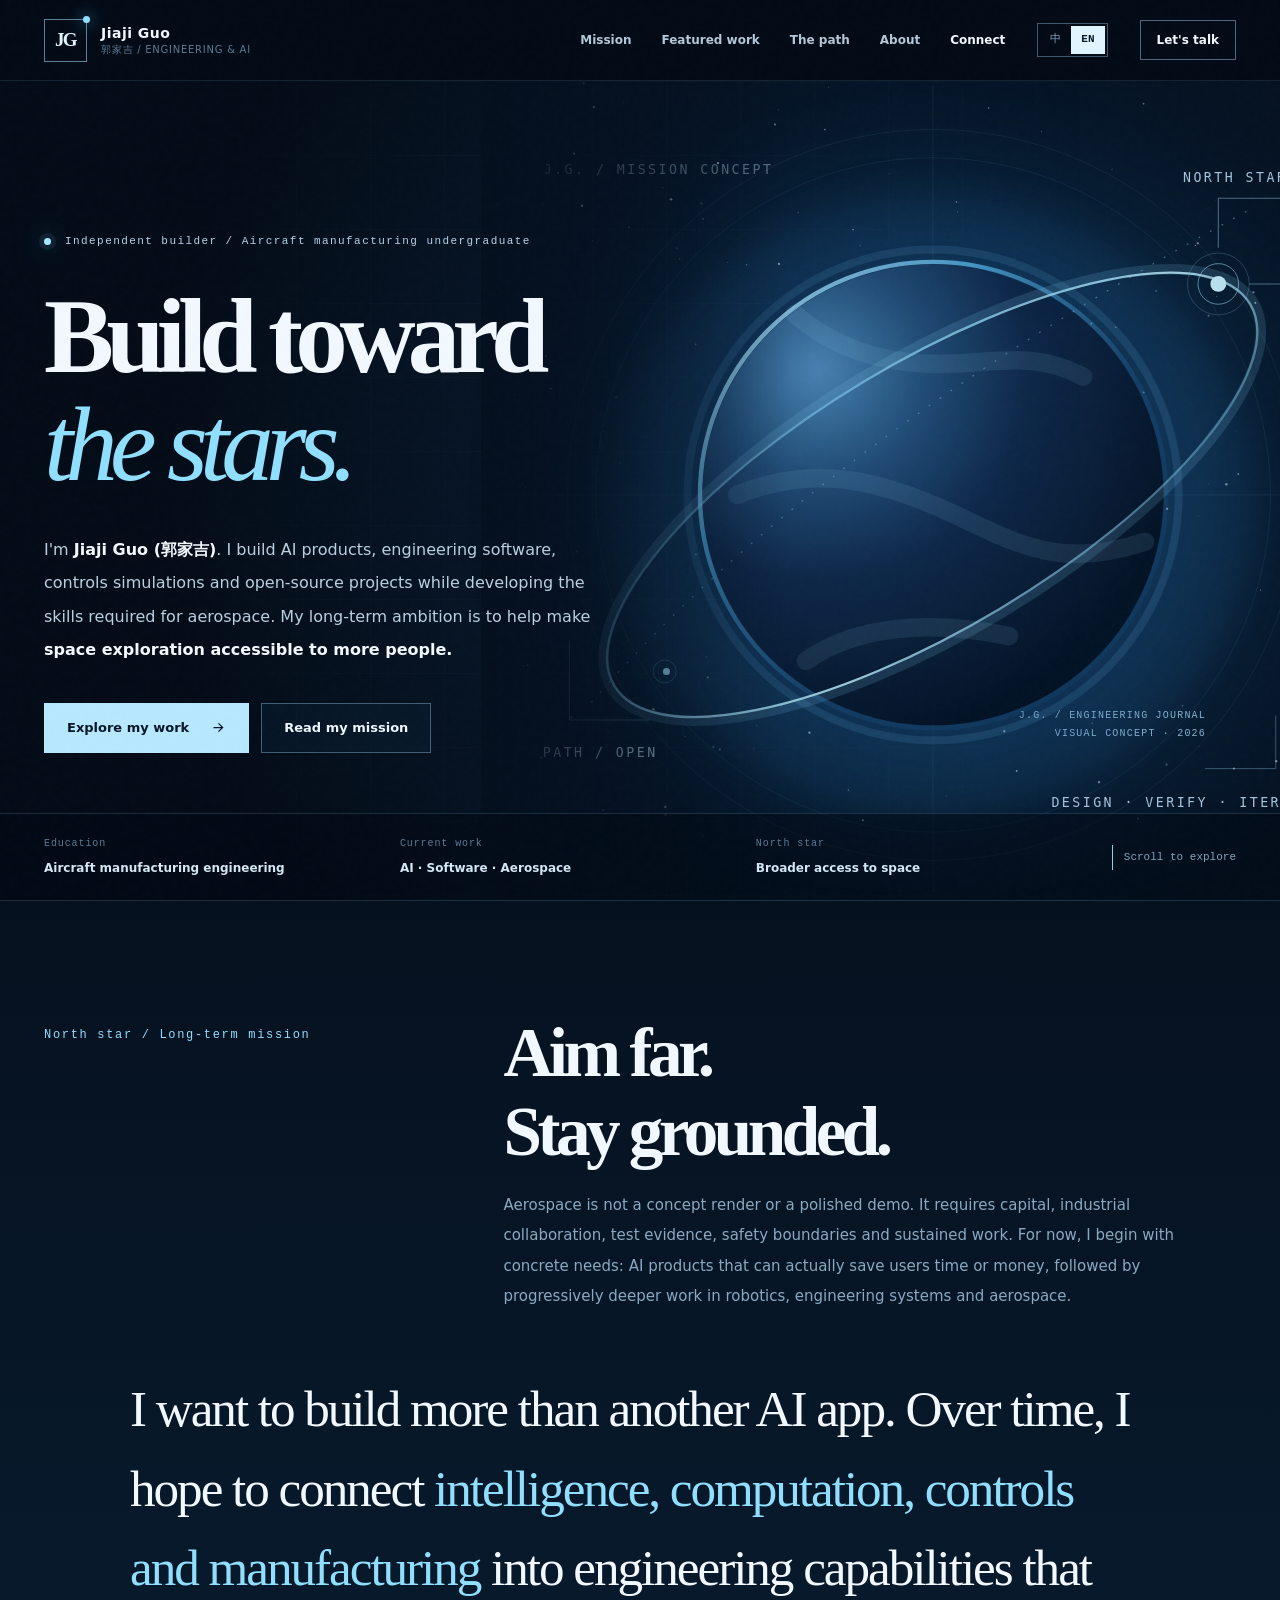
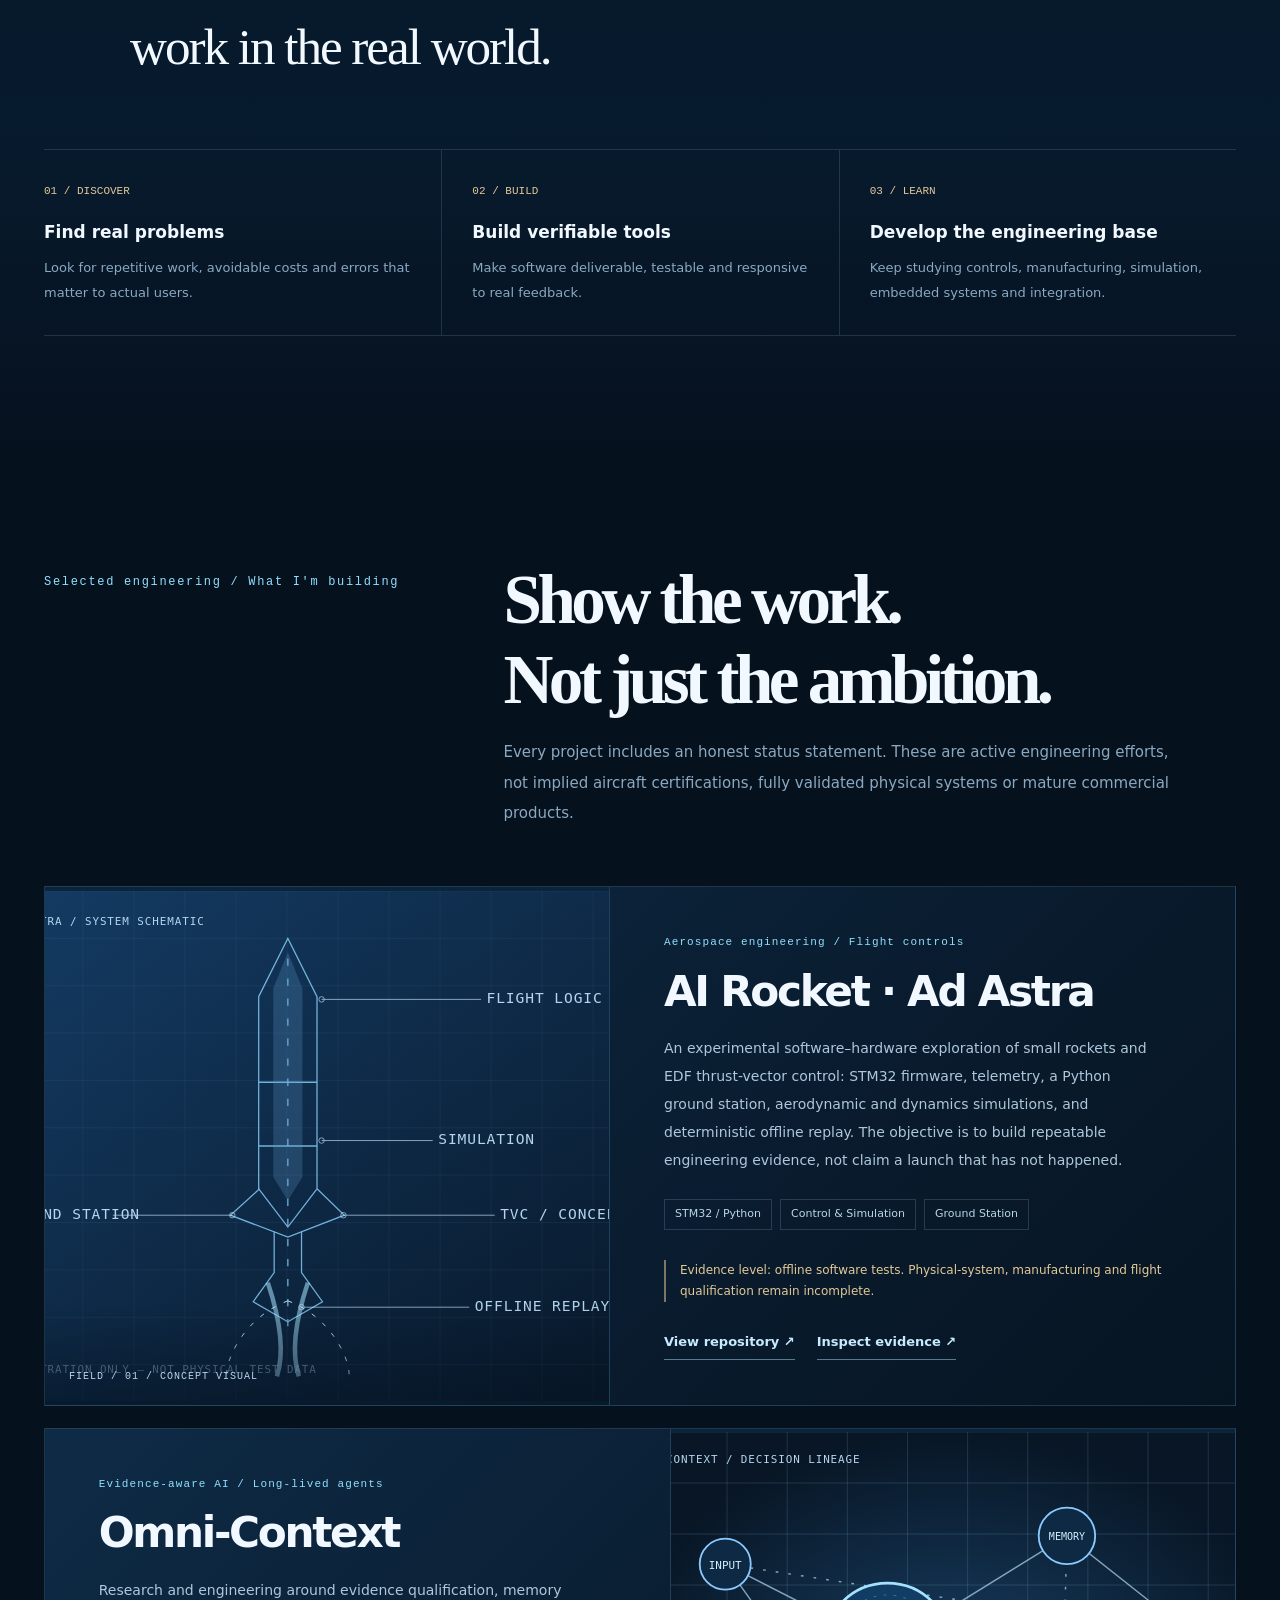
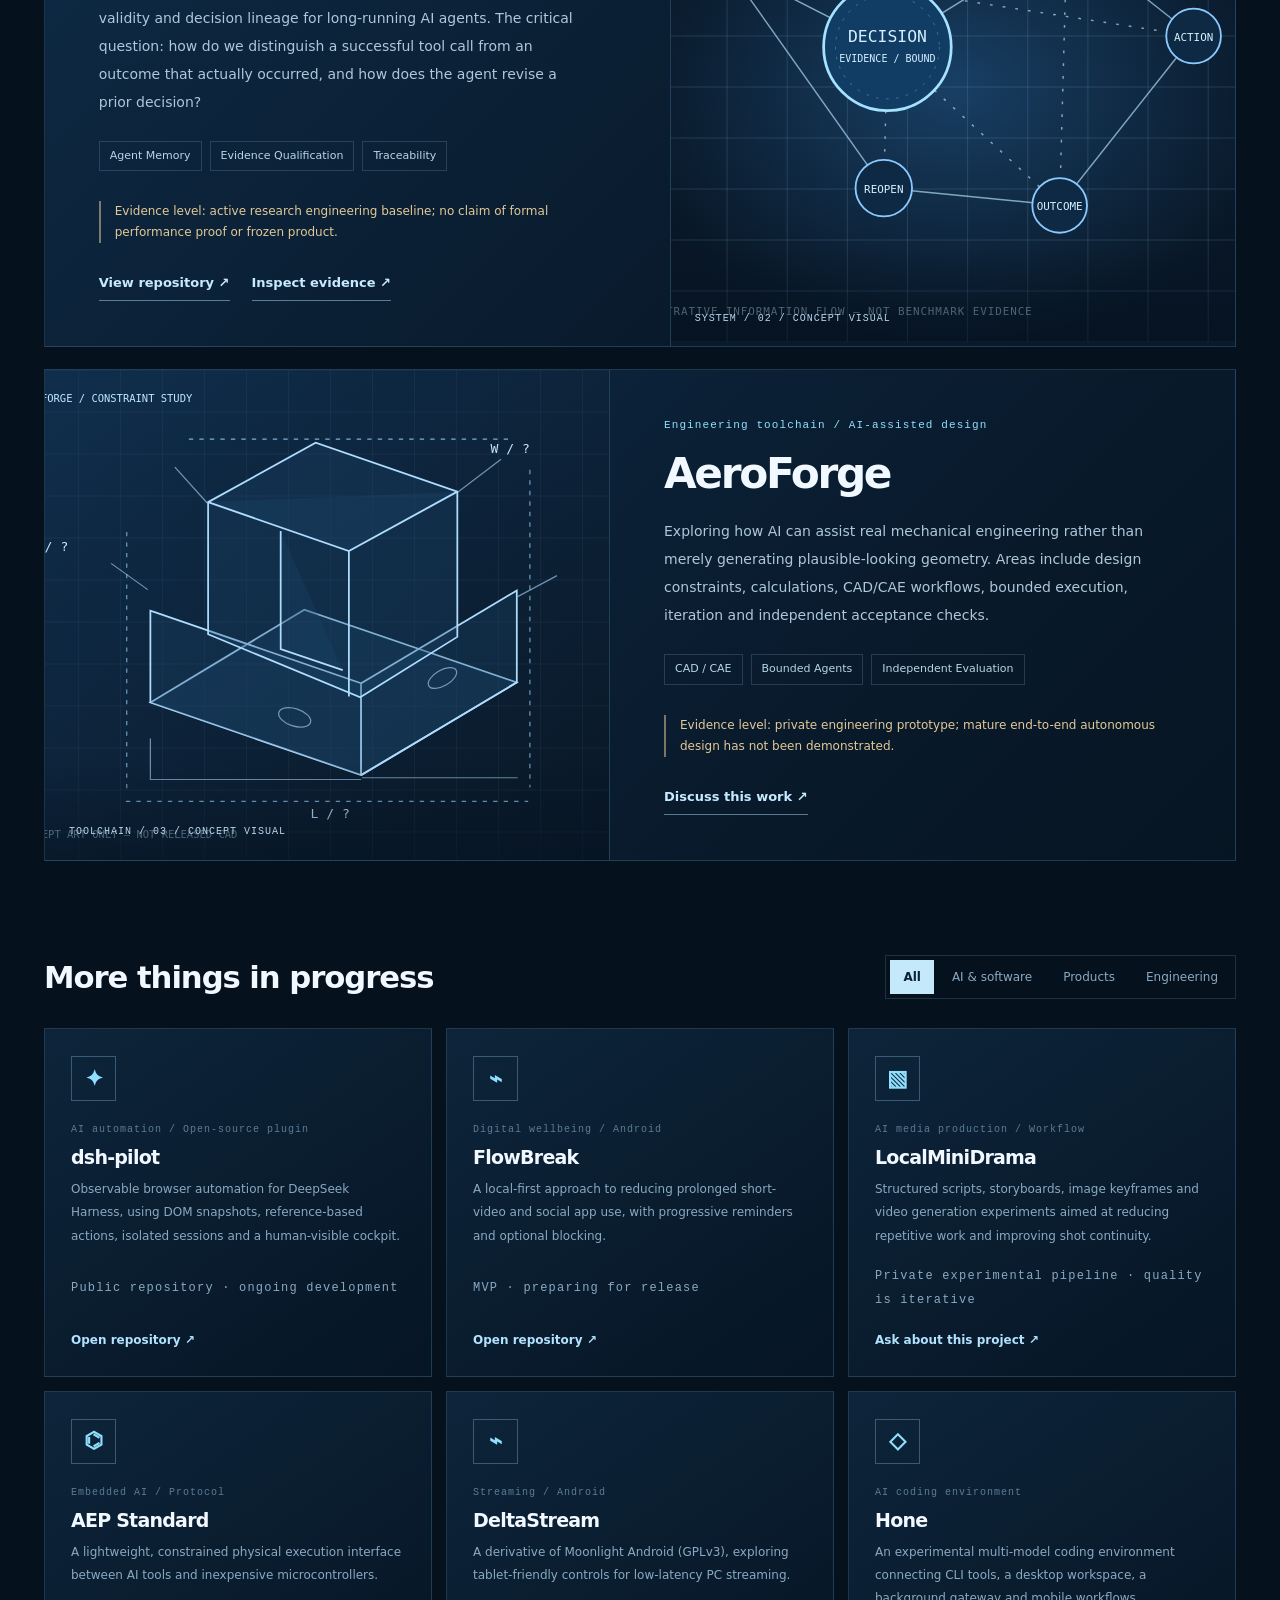
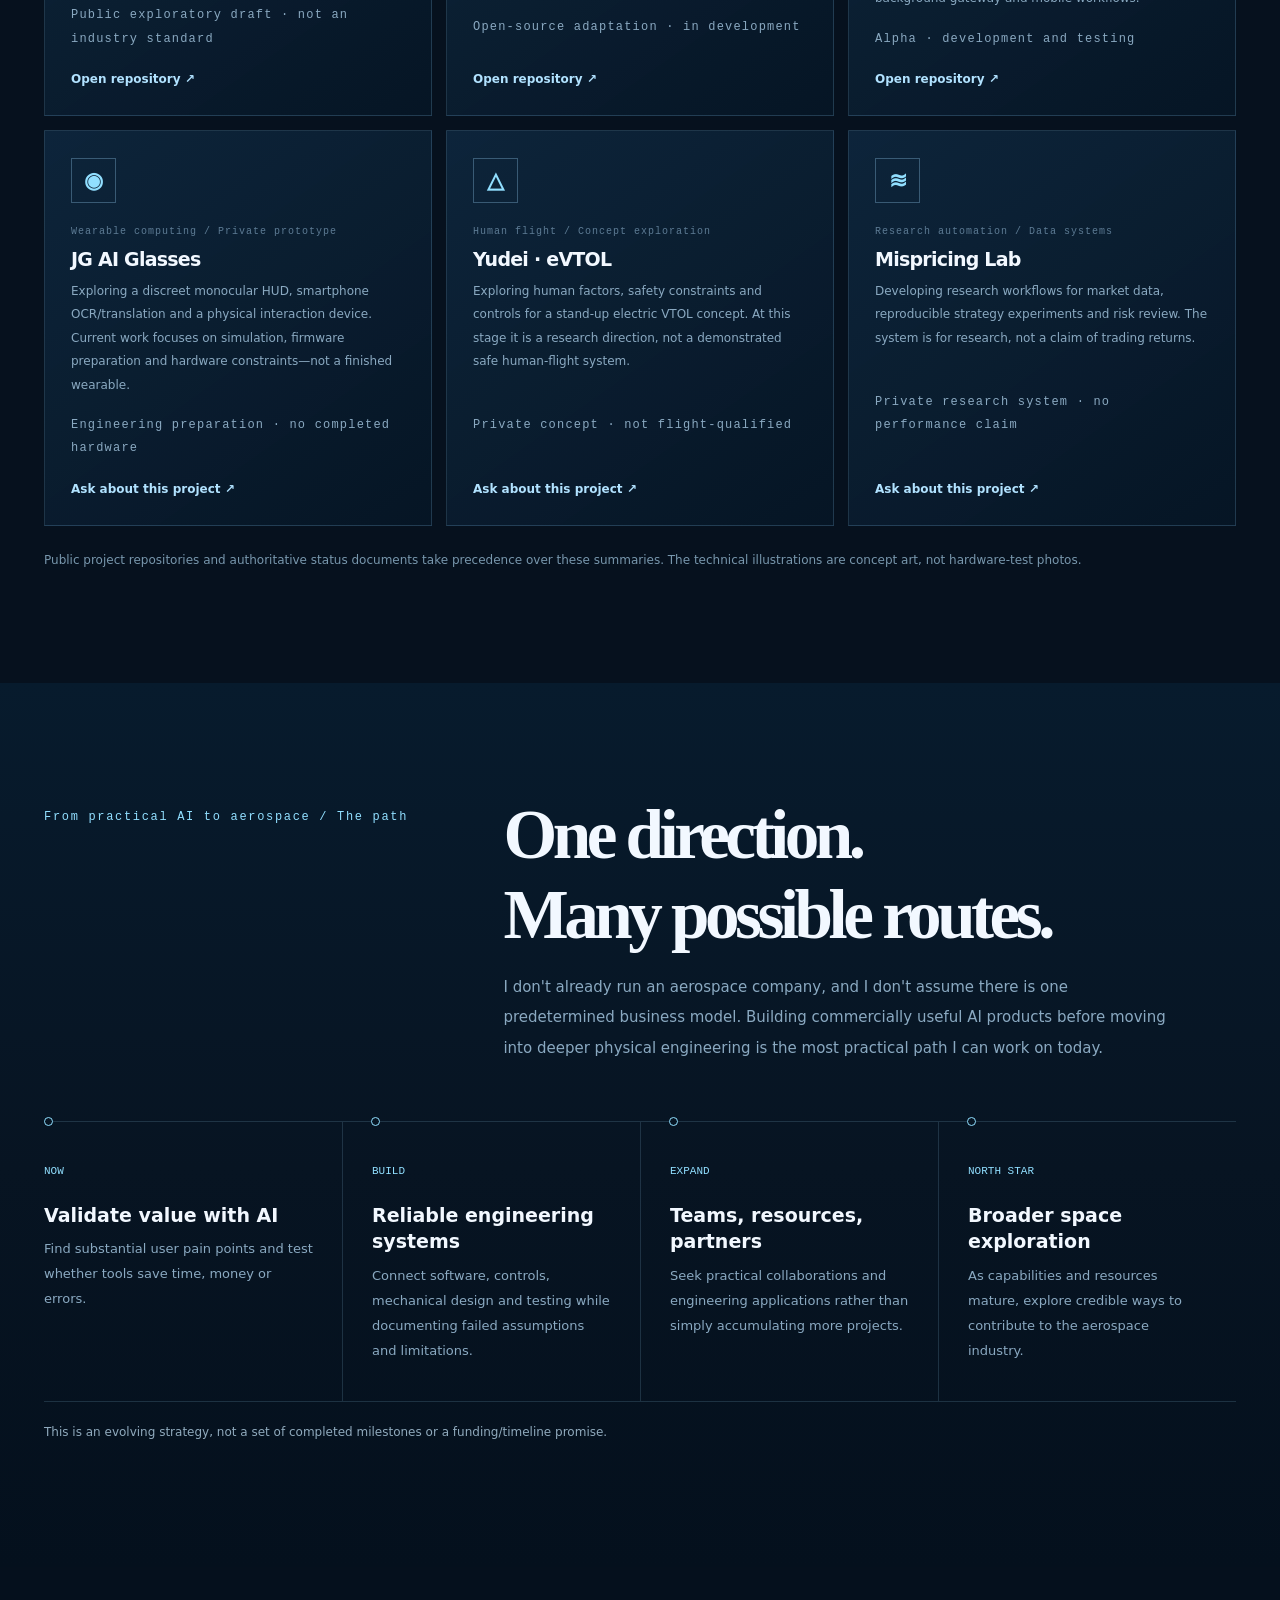
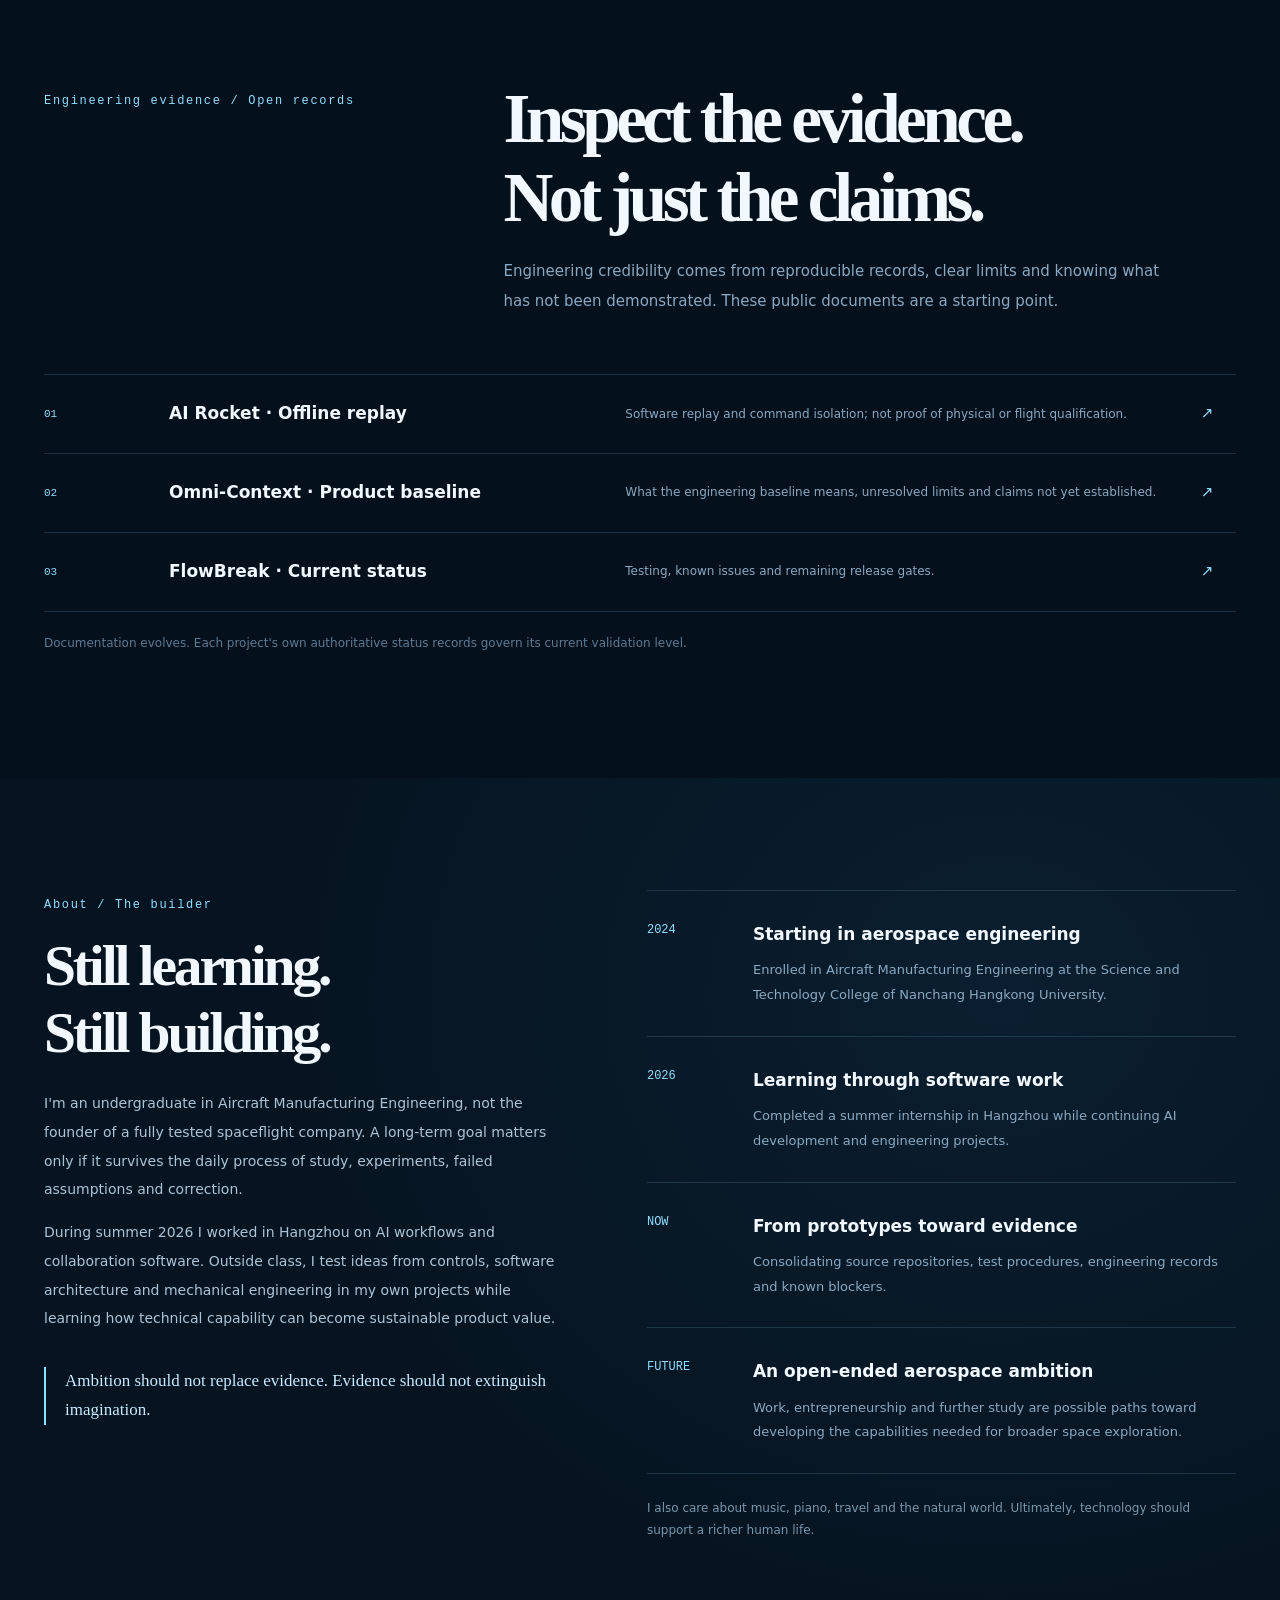
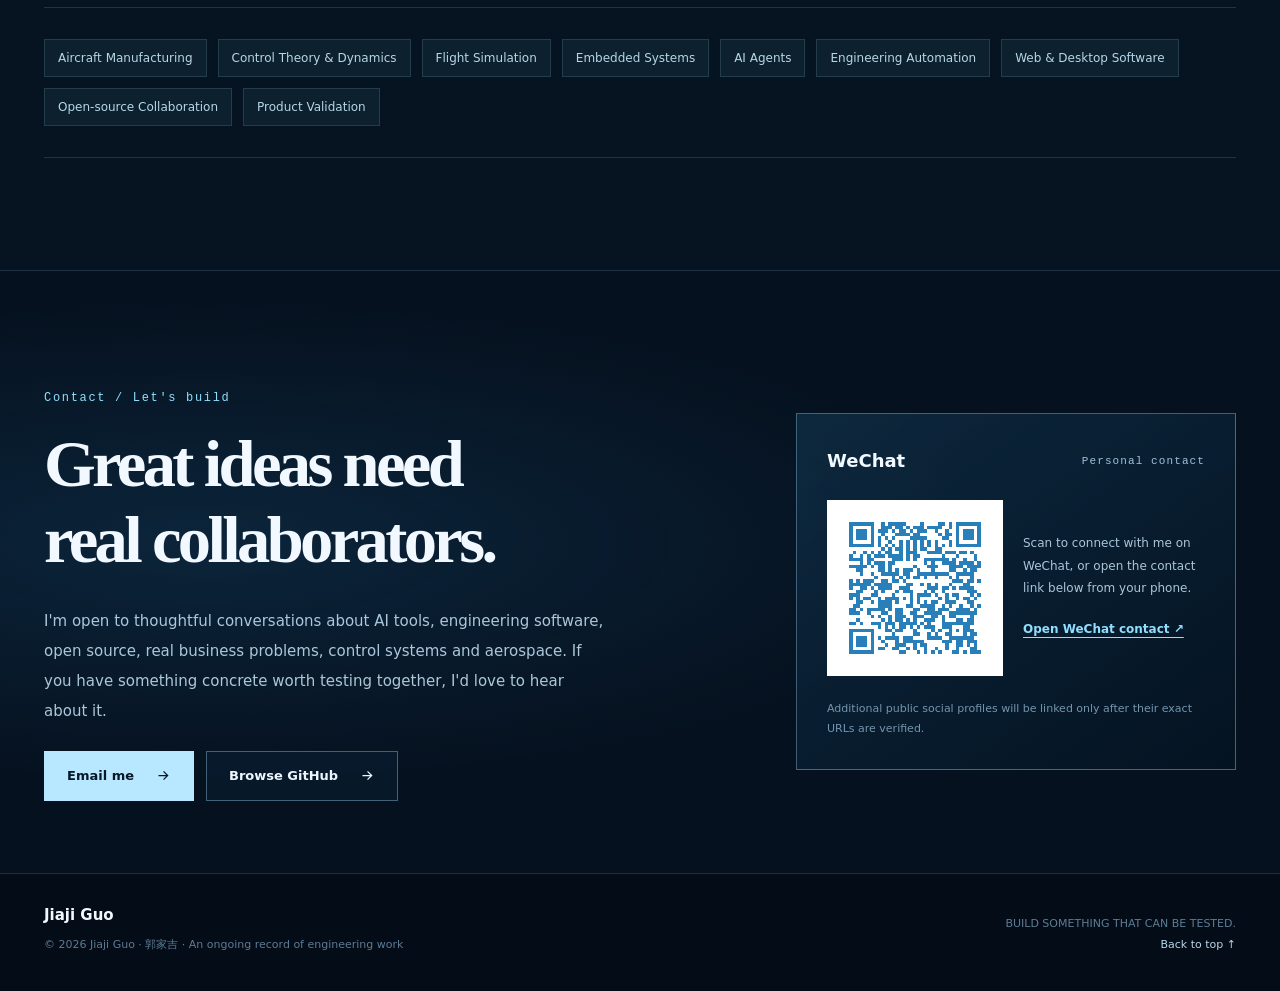
==== commit 356e7a0b: "docs(profile): expand project gallery with verified early-stage research directions" ====
--- a/en/index.html
+++ b/en/index.html
@@ -47,7 +47,7 @@
  <div class="exhibit-art"><img src="../assets/project-cad.svg" alt="Abstract technical illustration of AeroForge; not physical verification" width="760" height="560" loading="lazy"><span class="art-number mono">TOOLCHAIN / 03 / CONCEPT VISUAL</span></div>
  <div class="exhibit-info"><span class="exhibit-kind mono">Engineering toolchain / AI-assisted design</span><h3>AeroForge</h3><p>Exploring how AI can assist real mechanical engineering rather than merely generating plausible-looking geometry. Areas include design constraints, calculations, CAD/CAE workflows, bounded execution, iteration and independent acceptance checks.</p><div class="project-meta"><span>CAD / CAE</span><span>Bounded Agents</span><span>Independent Evaluation</span></div><div class="state-line">Evidence level: private engineering prototype; mature end-to-end autonomous design has not been demonstrated.</div><div class="project-actions"><a href="#contact">Discuss this work ↗</a></div></div></article>
 <div class="project-grid-head"><h3>More things in progress</h3><div class="filters" role="group" aria-label="Filter projects by discipline"><button type="button" class="filter" data-filter="all" aria-pressed="true">All</button><button type="button" class="filter" data-filter="ai" aria-pressed="false">AI &amp; software</button><button type="button" class="filter" data-filter="product" aria-pressed="false">Products</button><button type="button" class="filter" data-filter="engineering" aria-pressed="false">Engineering</button></div></div>
-<p id="filter-result" class="visually-hidden" role="status" aria-live="polite">6 projects shown</p>
+<p id="filter-result" class="visually-hidden" role="status" aria-live="polite">9 projects shown</p>
 <div class="projects-grid"><article class="mini-project" data-category="ai engineering">
 <div class="mini-icon" aria-hidden="true">✦</div><span class="mini-kind mono">AI automation / Open-source plugin</span><h4>dsh-pilot</h4><p>Observable browser automation for DeepSeek Harness, using DOM snapshots, reference-based actions, isolated sessions and a human-visible cockpit.</p><p class="micro" style="margin-top:auto">Public repository · ongoing development</p>
 <a class="mini-link" href="https://github.com/guo6x/dsh-pilot" target="_blank" rel="noopener noreferrer">Open repository ↗</a></article>
@@ -65,7 +65,7 @@
 <a class="mini-link" href="https://github.com/guo6x/DeltaStream" target="_blank" rel="noopener noreferrer">Open repository ↗</a></article>
 <article class="mini-project" data-category="ai product">
 <div class="mini-icon" aria-hidden="true">◇</div><span class="mini-kind mono">AI coding environment</span><h4>Hone</h4><p>An experimental multi-model coding environment connecting CLI tools, a desktop workspace, a background gateway and mobile workflows.</p><p class="micro" style="margin-top:auto">Alpha · development and testing</p>
-<a class="mini-link" href="https://github.com/guo6x/Hone" target="_blank" rel="noopener noreferrer">Open repository ↗</a></article></div><p class="case-note">Public project repositories and authoritative status documents take precedence over these summaries. The technical illustrations are concept art, not hardware-test photos.</p>
+<a class="mini-link" href="https://github.com/guo6x/Hone" target="_blank" rel="noopener noreferrer">Open repository ↗</a></article><article class="mini-project" data-category="ai engineering"><div class="mini-icon" aria-hidden="true">◉</div><span class="mini-kind mono">Wearable computing / Private prototype</span><h4>JG AI Glasses</h4><p>Exploring a discreet monocular HUD, smartphone OCR/translation and a physical interaction device. Current work focuses on simulation, firmware preparation and hardware constraints—not a finished wearable.</p><p class="micro" style="margin-top:auto">Engineering preparation · no completed hardware</p><a class="mini-link" href="#contact">Ask about this project ↗</a></article><article class="mini-project" data-category="engineering"><div class="mini-icon" aria-hidden="true">△</div><span class="mini-kind mono">Human flight / Concept exploration</span><h4>Yudei · eVTOL</h4><p>Exploring human factors, safety constraints and controls for a stand-up electric VTOL concept. At this stage it is a research direction, not a demonstrated safe human-flight system.</p><p class="micro" style="margin-top:auto">Private concept · not flight-qualified</p><a class="mini-link" href="#contact">Ask about this project ↗</a></article><article class="mini-project" data-category="ai product"><div class="mini-icon" aria-hidden="true">≋</div><span class="mini-kind mono">Research automation / Data systems</span><h4>Mispricing Lab</h4><p>Developing research workflows for market data, reproducible strategy experiments and risk review. The system is for research, not a claim of trading returns.</p><p class="micro" style="margin-top:auto">Private research system · no performance claim</p><a class="mini-link" href="#contact">Ask about this project ↗</a></article></div><p class="case-note">Public project repositories and authoritative status documents take precedence over these summaries. The technical illustrations are concept art, not hardware-test photos.</p>
 </div></section>
 <section id="path" class="section trajectory" aria-labelledby="path-heading"><div class="container">
 <div class="section-intro"><div class="section-kicker eyebrow">From practical AI to aerospace / The path</div><div><h2 id="path-heading" class="en">One direction.<br>Many possible routes.</h2><p>I don't already run an aerospace company, and I don't assume there is one predetermined business model. Building commercially useful AI products before moving into deeper physical engineering is the most practical path I can work on today.</p></div></div>
